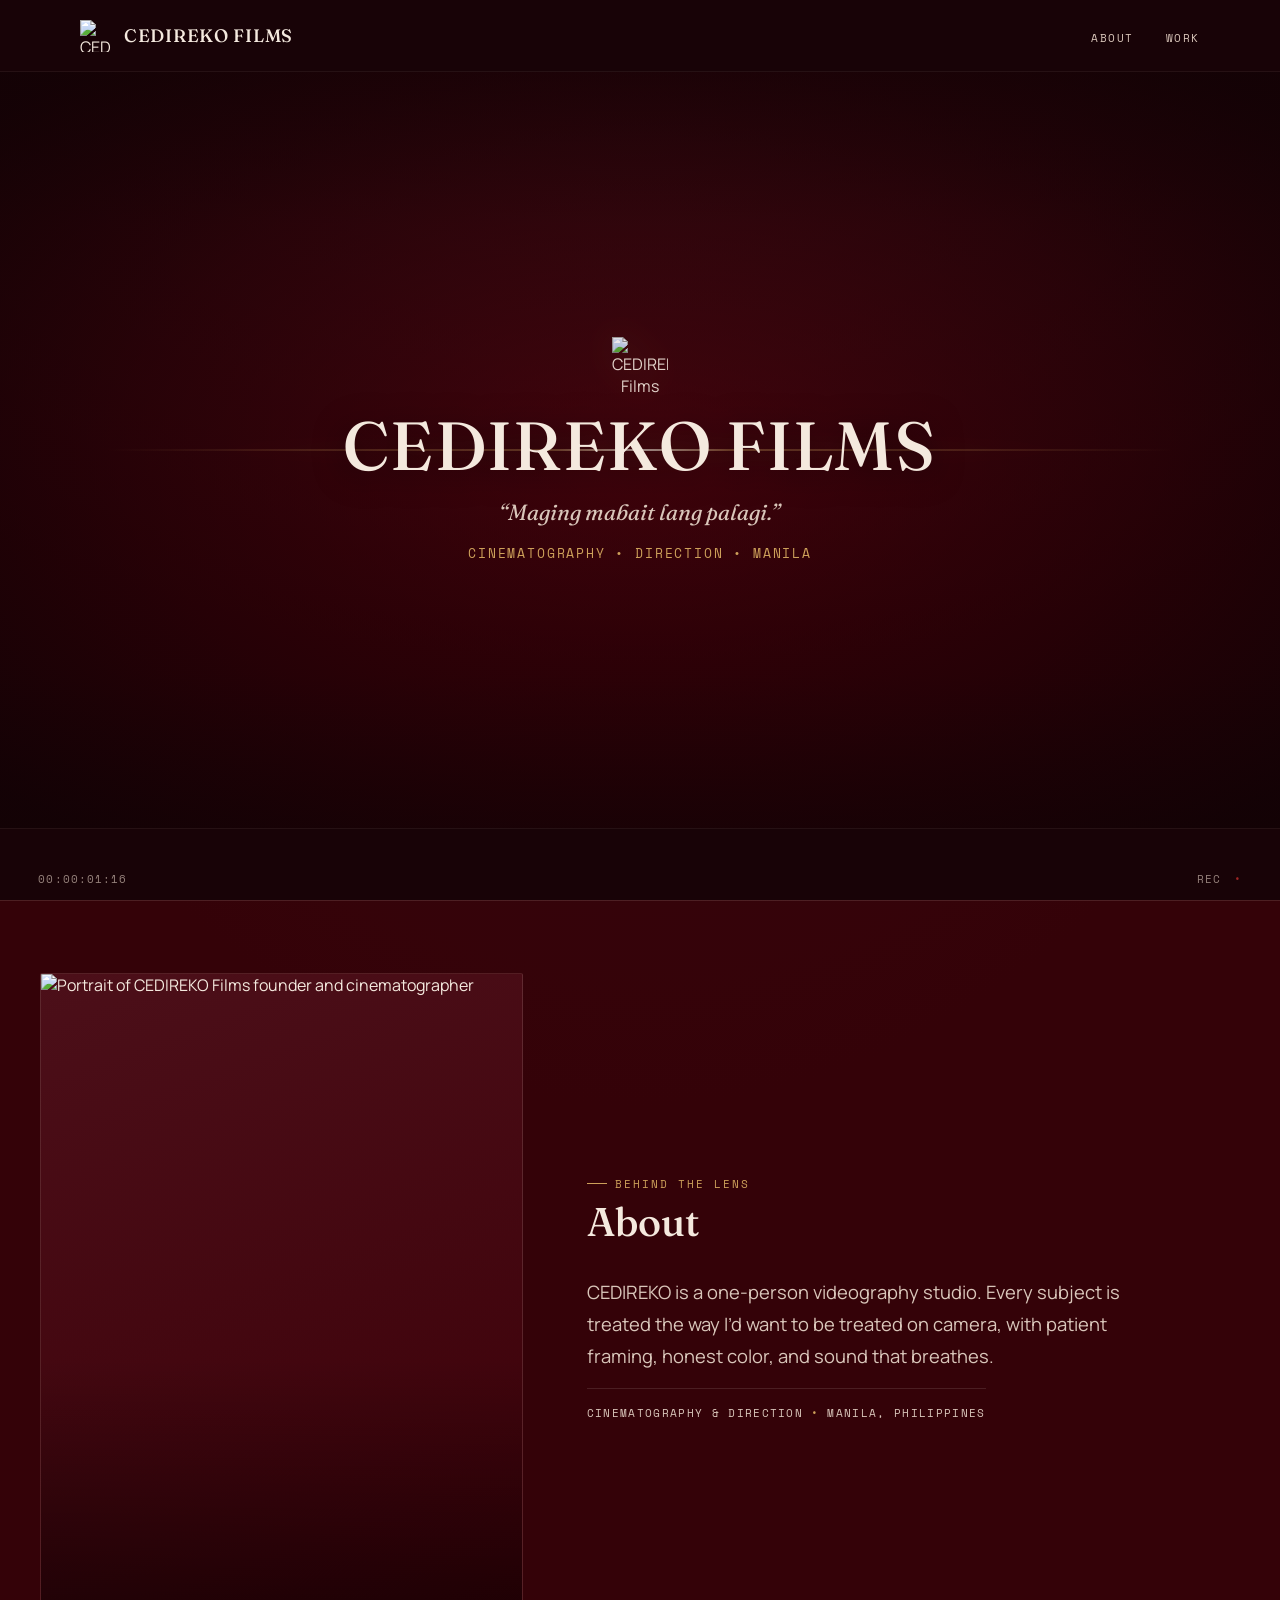
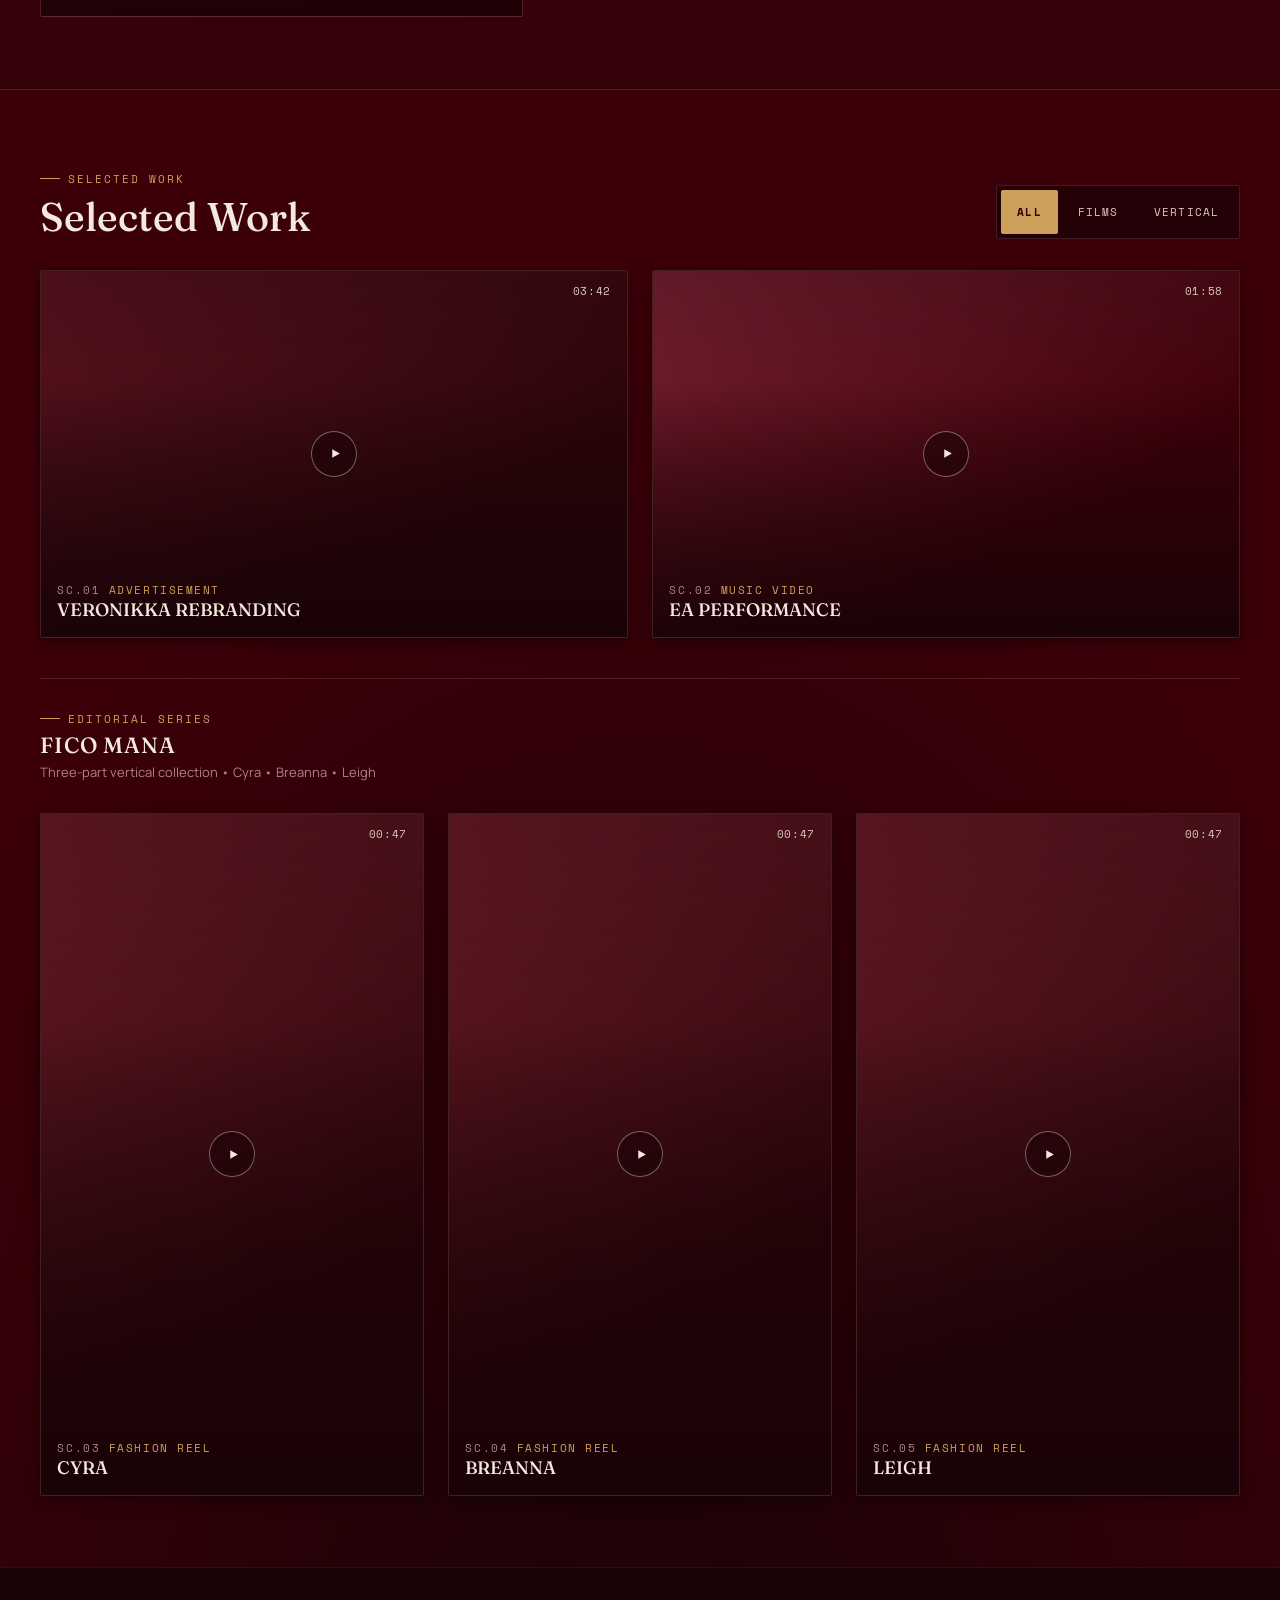
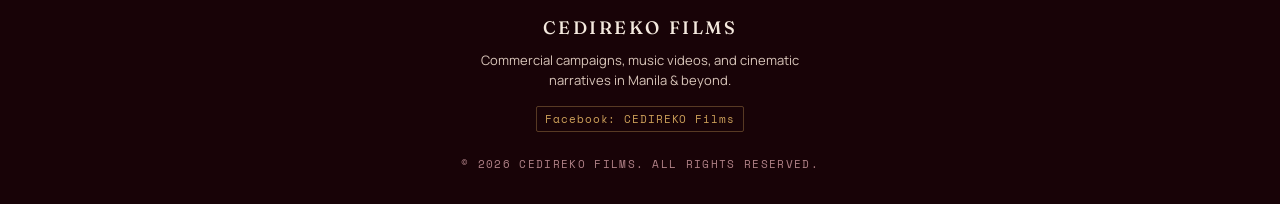
==== index.html @ 00f8212e "feat(motion): enhance cinematic opener, kinetic typography, and telemetry with bang motion" ====
<!DOCTYPE html>
<html lang="en">
<head>
<meta charset="UTF-8">
<meta name="viewport" content="width=device-width, initial-scale=1.0">
<title>CEDIREKO Films — Videographer in Manila, Philippines</title>
<meta name="description" content="CEDIREKO Films is a videography studio in Manila, Philippines, crafting cinematic narratives, commercial campaigns, and vertical films.">
<link rel="canonical" href="https://eysiarw.github.io/Cedireko-Films/">

<meta name="theme-color" content="#3C0008">

<!-- Open Graph / Facebook -->
<meta property="og:type" content="website">
<meta property="og:title" content="CEDIREKO Films — Videographer in Manila, Philippines">
<meta property="og:description" content="CEDIREKO Films is a videography studio in Manila, Philippines, crafting cinematic narratives, commercial campaigns, and vertical films.">
<meta property="og:image" content="https://eysiarw.github.io/Cedireko-Films/assets/og-cover.jpg">
<meta property="og:image:width" content="1200">
<meta property="og:image:height" content="630">
<meta property="og:url" content="https://eysiarw.github.io/Cedireko-Films/">

<!-- Twitter Card -->
<meta name="twitter:card" content="summary_large_image">
<meta name="twitter:title" content="CEDIREKO Films — Videographer in Manila, Philippines">
<meta name="twitter:description" content="CEDIREKO Films is a videography studio in Manila, Philippines, crafting cinematic narratives, commercial campaigns, and vertical films.">
<meta name="twitter:image" content="https://eysiarw.github.io/Cedireko-Films/assets/og-cover.jpg">

<!-- Structured Data (JSON-LD) -->
<script type="application/ld+json">
{
  "@context": "https://schema.org",
  "@type": "LocalBusiness",
  "name": "CEDIREKO Films",
  "url": "https://eysiarw.github.io/Cedireko-Films/",
  "logo": "https://eysiarw.github.io/Cedireko-Films/assets/CEDIREKO%20PNG.png",
  "image": "https://eysiarw.github.io/Cedireko-Films/assets/og-cover.jpg",
  "address": {
    "@type": "PostalAddress",
    "addressLocality": "Manila",
    "addressCountry": "Philippines"
  },
  "sameAs": [
    "https://www.facebook.com/profile.php?id=100091618767684"
  ]
}
</script>

<link rel="preconnect" href="https://fonts.googleapis.com">
<link rel="preconnect" href="https://fonts.gstatic.com" crossorigin>
<link href="https://fonts.googleapis.com/css2?family=Fraunces:ital,opsz,wght@0,9..144,300;0,9..144,500;0,9..144,600;1,9..144,400&family=Manrope:wght@400;500;600;700&family=Space+Mono:wght@400;700&display=swap" rel="stylesheet">
<link rel="icon" type="image/png" href="assets/CEDIREKO PNG.png">
<link rel="stylesheet" href="style.css">
</head>
<body>

  <!-- Bang Motion: Directional Motion Blur Optical Filters -->
  <svg class="sr-only" aria-hidden="true" style="position: absolute; width: 0; height: 0; pointer-events: none;">
    <defs>
      <filter id="motion-blur-vert" x="-50%" y="-70%" width="200%" height="240%">
        <feGaussianBlur in="SourceGraphic" stdDeviation="0 14" />
      </filter>
      <filter id="motion-blur-horiz" x="-70%" y="-50%" width="240%" height="200%">
        <feGaussianBlur in="SourceGraphic" stdDeviation="20 0" />
      </filter>
    </defs>
  </svg>

  <!-- Skip link for keyboard accessibility (WCAG 2.4.1) -->
  <a href="#main-content" class="skip-link">Skip to main content</a>

  <!-- Subtle analog film grain texture -->
  <div class="grain" aria-hidden="true"></div>

  <!-- SITE HEADER: Dual-state fixed translucent header -->
  <header class="site-header" id="site-header">
    <div class="site-header__container">
      
      <!-- Studio Brand & Logo Link -->
      <a href="#hero" class="site-header__brand" aria-label="CEDIREKO FILMS — Back to top">
        <img src="assets/CEDIREKO PNG.png" alt="CEDIREKO Films logo mark" class="site-header__logo" width="32" height="32" decoding="async">
        <span class="site-header__brand-text wordmark">CEDIREKO FILMS</span>
      </a>

      <!-- Desktop Navigation Links -->
      <nav class="site-header__nav" aria-label="Primary navigation">
        <ul class="site-header__nav-list">
          <li class="site-header__nav-item">
            <a href="#about" class="site-header__nav-link">About</a>
          </li>
          <li class="site-header__nav-item">
            <a href="#reel" class="site-header__nav-link">Work</a>
          </li>
        </ul>
      </nav>

      <!-- Mobile Hamburger Toggle Button -->
      <button type="button" 
              class="site-header__burger" 
              id="mobile-nav-toggle" 
              aria-controls="mobile-nav" 
              aria-expanded="false" 
              aria-label="Toggle navigation menu">
        <span class="burger-box" aria-hidden="true">
          <span class="burger-line"></span>
          <span class="burger-line"></span>
          <span class="burger-line"></span>
        </span>
      </button>

    </div>

    <!-- Mobile Navigation Drawer Overlay -->
    <div class="mobile-nav" id="mobile-nav" aria-label="Mobile navigation" inert>
      <div class="mobile-nav__backdrop" aria-hidden="true"></div>
      <nav class="mobile-nav__panel" aria-label="Mobile navigation menu" tabindex="-1">
        <div class="mobile-nav__header">
          <button type="button" 
                  class="mobile-nav__close" 
                  id="mobile-nav-close" 
                  aria-label="Close navigation menu">
            <svg aria-hidden="true" width="20" height="20" viewBox="0 0 24 24" fill="none" stroke="currentColor" stroke-width="2" stroke-linecap="round">
              <line x1="18" y1="6" x2="6" y2="18"></line>
              <line x1="6" y1="6" x2="18" y2="18"></line>
            </svg>
          </button>
        </div>

        <ul class="mobile-nav__list">
          <li class="mobile-nav__item">
            <a href="#about" class="mobile-nav__link">
              <span class="mobile-nav__label">About</span>
            </a>
          </li>
          <li class="mobile-nav__item">
            <a href="#reel" class="mobile-nav__link">
              <span class="mobile-nav__label">Work</span>
            </a>
          </li>
        </ul>
      </nav>
    </div>
  </header>

<main id="main-content" tabindex="-1">

  <!-- HERO: Cinematic Showcase -->
  <section class="hero" id="hero" aria-labelledby="hero-title">
    <!-- Ambient looping cinematic video background -->
    <div class="hero__video-bg" aria-hidden="true">
      <video class="hero__video-media" autoplay muted loop playsinline preload="metadata" poster="assets/posters/ea.jpg">
        <source src="projects/EA_FINALCUT.mp4" type="video/mp4">
      </video>
      <div class="hero__video-overlay"></div>
      <div class="hero__flare-streak" aria-hidden="true"></div>
    </div>

    <!-- Letterbox cinema framing bars -->
    <div class="letterbox top" aria-hidden="true"></div>
    <div class="letterbox bottom" aria-hidden="true"></div>

    <!-- Viewfinder camera telemetry overlay -->
    <div class="hero__viewfinder hero-viewfinder" aria-hidden="true">
      <span class="hero-tc bl" id="hero-live-timecode">00:00:00:00</span>
      <span class="hero-tc br">REC <span class="tally-dot" aria-hidden="true">&bull;</span></span>
    </div>

    <!-- Central Hero Staging: Clear 3-Tier Visual Hierarchy -->
    <div class="hero-inner hero__inner">
      <div class="logo-mark hero__logo">
        <img src="assets/CEDIREKO PNG.png" 
             alt="CEDIREKO Films studio logo" 
             class="hero__logo-img" 
             width="64" 
             height="64" 
             fetchpriority="high" 
             decoding="async">
      </div>
      <h1 id="hero-title" class="studio-name hero__title wordmark">
        <span class="kinetic-wordmark">CEDIREKO FILMS</span>
      </h1>
      <div class="hero__tagline-group">
        <p class="tagline hero__tagline">&ldquo;Maging mabait lang palagi.&rdquo;</p>
      </div>
      <p class="hero__descriptor">Cinematography &bull; Direction &bull; Manila</p>
    </div>
  </section>

  <!-- ABOUT -->
  <section class="about" id="about" aria-labelledby="about-title">
    <div class="section-container">
      <div class="about-grid reveal">
        <div class="about-frame">
          <picture>
            <source srcset="assets/founder-portrait.webp" type="image/webp">
            <img class="about-placeholder-img" src="assets/founder-portrait.jpg" alt="Portrait of CEDIREKO Films founder and cinematographer" width="400" height="500" loading="lazy" decoding="async">
          </picture>
        </div>
        <div class="about-text">
          <div class="section-head">
            <span class="eyebrow">Behind the lens</span>
            <h2 id="about-title" class="section-title">About</h2>
          </div>
          <p class="about-bio">CEDIREKO is a one-person videography studio. Every subject is treated the way I&rsquo;d want to be treated on camera, with patient framing, honest color, and sound that breathes.</p>
          <div class="about-credits">
            <span class="about-credits-item">Cinematography &amp; Direction</span>
            <span class="about-credits-dot" aria-hidden="true">&bull;</span>
            <span class="about-credits-item">Manila, Philippines</span>
          </div>
        </div>
      </div>
    </div>
  </section>

  <!-- SELECTED WORK -->
  <section class="reel" id="reel" aria-labelledby="reel-title">
    <div class="section-container">
      <div class="section-head reel-head reveal">
        <div>
          <span class="eyebrow">Selected work</span>
          <h2 id="reel-title" class="section-title">Selected Work</h2>
        </div>
        <div class="reel-toggle" role="tablist" aria-label="Reel orientation">
          <button type="button" class="reel-toggle-btn is-active" data-view="all" role="tab" aria-selected="true" id="tab-all" aria-controls="reel-grid">All</button>
          <button type="button" class="reel-toggle-btn" data-view="landscape" role="tab" aria-selected="false" id="tab-films" aria-controls="reel-grid">Films</button>
          <button type="button" class="reel-toggle-btn" data-view="portrait" role="tab" aria-selected="false" id="tab-vertical" aria-controls="reel-grid">Vertical</button>
        </div>
      </div>

      <!-- Reel Grid: Responsive showcase with structured metadata -->
      <div class="reel-grid reveal-stagger" id="reel-grid" data-view="all" role="tabpanel" aria-labelledby="tab-all">

        <!-- Project 01: Veronikka Rebranding -->
        <div class="reel-card stagger-item" data-orientation="landscape" data-scene="SC.01" data-seek-time="1.0" tabindex="0" role="button" aria-label="Play Veronikka Rebranding (Advertisement)">
          <div class="reel-thumb" style="background:linear-gradient(150deg,#5c1420,#2a0509 70%);"></div>
          <video class="reel-video" data-src="projects/VERONIKKA_REVISED_3.mp4" poster="assets/posters/veronikka.jpg" muted loop playsinline preload="metadata"></video>
          <div class="reel-tc"><span>03:42</span></div>
          <div class="play-ring" aria-hidden="true"><svg viewBox="0 0 24 24" aria-hidden="true"><path d="M6 4l14 8-14 8V4z"/></svg></div>
          <div class="reel-meta">
            <div class="reel-meta-eyebrow">
              <span class="reel-scene" aria-hidden="true">SC.01</span>
              <span class="reel-cat">ADVERTISEMENT</span>
            </div>
            <h3 class="reel-title">VERONIKKA REBRANDING</h3>
          </div>
        </div>

        <!-- Project 02: EA Performance -->
        <div class="reel-card stagger-item" data-orientation="landscape" data-scene="SC.02" data-seek-time="2.0" tabindex="0" role="button" aria-label="Play EA Performance (Music Video)">
          <div class="reel-thumb" style="background:linear-gradient(150deg,#7a2233,#3c0008 70%);"></div>
          <video class="reel-video" data-src="projects/EA_FINALCUT.mp4" poster="assets/posters/ea.jpg" muted loop playsinline preload="metadata"></video>
          <div class="reel-tc"><span>01:58</span></div>
          <div class="play-ring" aria-hidden="true"><svg viewBox="0 0 24 24" aria-hidden="true"><path d="M6 4l14 8-14 8V4z"/></svg></div>
          <div class="reel-meta">
            <div class="reel-meta-eyebrow">
              <span class="reel-scene" aria-hidden="true">SC.02</span>
              <span class="reel-cat">MUSIC VIDEO</span>
            </div>
            <h3 class="reel-title">EA PERFORMANCE</h3>
          </div>
        </div>

        <!-- FICO MANA Series Header: Clean group label without bracket noise -->
        <div class="reel-series-header" data-series="ficomana">
          <div class="reel-series-header__inner">
            <span class="eyebrow">Editorial Series</span>
            <h3 class="reel-series-title">FICO MANA</h3>
            <p class="reel-series-desc">Three-part vertical collection &bull; Cyra &bull; Breanna &bull; Leigh</p>
          </div>
        </div>

        <!-- Project 03: FICO MANA — Cyra -->
        <div class="reel-card stagger-item" data-orientation="portrait" data-series="ficomana" data-scene="SC.03" data-seek-time="1.5" tabindex="0" role="button" aria-label="Play Fico Mana Cyra (Vertical Series Pt. 1)">
          <div class="reel-thumb" style="background:linear-gradient(150deg,#6b1c28,#2a0509 70%);"></div>
          <video class="reel-video" data-src="projects/FICOMANA_CYRA_2_1.mp4" poster="assets/posters/ficomana_cyra.jpg" muted loop playsinline preload="metadata"></video>
          <div class="reel-tc"><span>00:47</span></div>
          <div class="play-ring" aria-hidden="true"><svg viewBox="0 0 24 24" aria-hidden="true"><path d="M6 4l14 8-14 8V4z"/></svg></div>
          <div class="reel-meta">
            <div class="reel-meta-eyebrow">
              <span class="reel-scene" aria-hidden="true">SC.03</span>
              <span class="reel-cat">FASHION REEL</span>
            </div>
            <h3 class="reel-title">CYRA</h3>
          </div>
        </div>

        <!-- Project 04: FICO MANA — Breanna -->
        <div class="reel-card stagger-item" data-orientation="portrait" data-series="ficomana" data-scene="SC.04" data-seek-time="1.5" tabindex="0" role="button" aria-label="Play Fico Mana Breanna (Vertical Series Pt. 2)">
          <div class="reel-thumb" style="background:linear-gradient(150deg,#6b1c28,#2a0509 70%);"></div>
          <video class="reel-video" data-src="projects/BREANNA_1.mp4" poster="assets/posters/ficomana_breanna.jpg" muted loop playsinline preload="metadata"></video>
          <div class="reel-tc"><span>00:47</span></div>
          <div class="play-ring" aria-hidden="true"><svg viewBox="0 0 24 24" aria-hidden="true"><path d="M6 4l14 8-14 8V4z"/></svg></div>
          <div class="reel-meta">
            <div class="reel-meta-eyebrow">
              <span class="reel-scene" aria-hidden="true">SC.04</span>
              <span class="reel-cat">FASHION REEL</span>
            </div>
            <h3 class="reel-title">BREANNA</h3>
          </div>
        </div>

        <!-- Project 05: FICO MANA — Leigh -->
        <div class="reel-card stagger-item" data-orientation="portrait" data-series="ficomana" data-scene="SC.05" data-seek-time="1.5" tabindex="0" role="button" aria-label="Play Fico Mana Leigh (Vertical Series Pt. 3)">
          <div class="reel-thumb" style="background:linear-gradient(150deg,#6b1c28,#2a0509 70%);"></div>
          <video class="reel-video" data-src="projects/FICOMANA_LEIGH_web.mp4" poster="assets/posters/ficomana_leigh.jpg" muted loop playsinline preload="metadata"></video>
          <div class="reel-tc"><span>00:47</span></div>
          <div class="play-ring" aria-hidden="true"><svg viewBox="0 0 24 24" aria-hidden="true"><path d="M6 4l14 8-14 8V4z"/></svg></div>
          <div class="reel-meta">
            <div class="reel-meta-eyebrow">
              <span class="reel-scene" aria-hidden="true">SC.05</span>
              <span class="reel-cat">FASHION REEL</span>
            </div>
            <h3 class="reel-title">LEIGH</h3>
          </div>
        </div>

      </div>
    </div>
  </section>

</main>

  <!-- NATIVE VIDEO MODAL PLAYER -->
  <dialog id="video-modal" class="video-modal" aria-labelledby="modal-title" aria-modal="true">
    <div class="modal-dialog-content modal-inner">
      <button type="button" class="modal-close" aria-label="Close video player">
        <svg width="20" height="20" viewBox="0 0 24 24" fill="none" stroke="currentColor" stroke-width="2" aria-hidden="true">
          <path d="M18 6L6 18M6 6l12 12" stroke-linecap="round" stroke-linejoin="round"/>
        </svg>
      </button>
      <div class="modal-video-container">
        <video id="modal-video" controls playsinline preload="metadata" poster="assets/posters/veronikka.jpg">
          <source src="projects/VERONIKKA_REVISED_3.mp4" type="video/mp4">
          Your browser does not support native video playback.
        </video>
      </div>
      <div class="modal-info">
        <div class="modal-meta-left">
          <div class="modal-meta-eyebrow">
            <span class="modal-scene" id="modal-scene">SC.01</span>
            <span class="modal-cat" id="modal-cat">ADVERTISEMENT</span>
          </div>
          <h3 class="modal-title" id="modal-title">VERONIKKA REBRANDING</h3>
          <span class="modal-tc" id="modal-tc">03:42</span>
          <div class="modal-specs" id="modal-specs"></div>
        </div>

        <!-- Cinema Viewer Transport: Prev / Next Navigation -->
        <div class="modal-transport" aria-label="Reel transport controls">
          <button type="button" class="modal-nav-btn modal-prev" id="modal-prev-btn" aria-label="Previous project (Left Arrow)">
            <svg width="18" height="18" viewBox="0 0 24 24" fill="none" stroke="currentColor" stroke-width="2" stroke-linecap="round" stroke-linejoin="round" aria-hidden="true">
              <polyline points="15 18 9 12 15 6"></polyline>
            </svg>
            <span class="modal-nav-text">PREV</span>
          </button>
          <button type="button" class="modal-nav-btn modal-next" id="modal-next-btn" aria-label="Next project (Right Arrow)">
            <span class="modal-nav-text">NEXT</span>
            <svg width="18" height="18" viewBox="0 0 24 24" fill="none" stroke="currentColor" stroke-width="2" stroke-linecap="round" stroke-linejoin="round" aria-hidden="true">
              <polyline points="9 18 15 12 9 6"></polyline>
            </svg>
          </button>
        </div>
      </div>
    </div>
  </dialog>

<!-- SITE FOOTER -->
<footer class="site-footer" id="contact">
  <div class="footer-inner">
    <span class="footer-brand wordmark">CEDIREKO FILMS</span>
    <p class="footer-inquiry-note">Commercial campaigns, music videos, and cinematic narratives in Manila &amp; beyond.</p>
    <div class="footer-contact">
      <a href="https://www.facebook.com/profile.php?id=100091618767684" target="_blank" rel="noopener noreferrer" class="footer-contact-link" aria-label="CEDIREKO Films on Facebook (opens in new tab)">Facebook: CEDIREKO Films</a>
    </div>
    <p class="footer-copyright">&copy; 2026 CEDIREKO FILMS. ALL RIGHTS RESERVED.</p>
  </div>
</footer>

<script src="script.js"></script>
</body>
</html>
---- style.css ----
/* ==========================================================================
   CEDIREKO FILMS — DESIGN SYSTEM & CONSOLIDATED STYLESHEET
   Studio: Manila Videography Studio (Cinematography & Direction)
   Architecture: Unified CSS Custom Properties & Semantic Token System
   Palette: Darkroom Burgundy Canvas (#3C0008), Bone (#F4E9DE), Ember Gold (#CDA05A)
   ========================================================================== */

:root {
  --space-1: 0.25rem;
  --space-2: 0.5rem;
  --space-3: 0.75rem;
  --space-4: 1rem;
  --space-5: 1.5rem;
  --space-6: 2rem;
  --space-7: 3rem;
  --space-8: 4rem;
  --space-9: 6rem;

  --font-display: 'Fraunces', Georgia, serif;
  --font-sans: 'Manrope', -apple-system, BlinkMacSystemFont, 'Segoe UI', Roboto, sans-serif;
  --font-mono: 'Space Mono', 'SF Mono', Consolas, monospace;

  --font-family-display: var(--font-display);
  --font-family-sans: var(--font-sans);
  --font-family-mono: var(--font-mono);

  --text-xs: 0.6875rem;
  --text-sm: 0.8125rem;
  --text-base: 1rem;
  --text-lg: 1.125rem;
  --text-xl: 1.375rem;
  --text-2xl: clamp(1.85rem, 4vw, 2.5rem);
  --text-hero: clamp(2.5rem, 7vw, 4.25rem);

  --void: #3C0008;
  --wine: #4C0F19;
  --wine-deep: #2A0509;
  --frame: #180307;
  --bone: #F4E9DE;
  --bone-dim: #D9C6BA;
  --ash-rose: #B08187;
  --ember: #CDA05A;
  --ember-bright: #E2B66E;
  --line: rgba(244, 233, 222, 0.12);
  --line-strong: rgba(205, 160, 90, 0.35);

  --color-bg-primary: var(--void);
  --color-bg-surface: var(--wine-deep);
  --color-bg-elevated: var(--wine);
  --color-bg-frame: var(--frame);
  --color-bg-overlay: rgba(24, 3, 7, 0.92);
  --color-text-primary: var(--bone);
  --color-text-secondary: var(--bone-dim);
  --color-text-muted: var(--ash-rose);
  --color-accent: var(--ember);
  --color-border: var(--line);
  --color-border-subtle: var(--line);
  --color-border-accent: var(--line-strong);

  --radius: 2px;
  --radius-xs: 2px;
  --radius-sm: 2px;
  --radius-md: 2px;
  --radius-full: 2px;

  --border-subtle: 1px solid var(--color-border);
  --border-accent: 1px solid var(--color-border-accent);
  --shadow-elevation: 0 16px 40px -8px rgba(0, 0, 0, 0.65);

  --container-max-width: 1200px;
  --container-narrow: 840px;
  --section-padding-y: clamp(4.5rem, 8vh, 6.5rem);
  --section-padding-x: clamp(1.25rem, 4vw, 2.5rem);

  --header-height: 72px;
  --header-height-scrolled: 64px;
  --header-height-mobile: 60px;
  --header-blur: 16px;
  --header-text: var(--color-text-primary);
  --header-text-hover: var(--color-accent);

  --ease: cubic-bezier(.22, .68, .2, 1);
  --duration-fast: 0.2s;
  --duration-normal: 0.35s;
  --duration-slow: 0.8s;
  --reveal-duration: var(--duration-slow);
  --reveal-distance: 24px;

  --z-grain: 1;
  --z-content: 2;
  --z-letterbox: 5;
  --z-hero-tc: 6;
  --z-header: 100;
  --z-drawer: 150;
  --z-modal: 1000;
}

/* ==========================================================================
   GLOBAL RESET & ACCESSIBILITY BASE
   ========================================================================== */

*, *::before, *::after {
  margin: 0;
  padding: 0;
  box-sizing: border-box;
}

html {
  scroll-behavior: smooth;
  -webkit-overflow-scrolling: touch;
}

body {
  background:
    radial-gradient(ellipse 120% 80% at 50% -20%, var(--wine) 0%, transparent 70%),
    radial-gradient(ellipse 100% 60% at 50% 100%, var(--frame) 0%, transparent 70%),
    var(--void);
  color: var(--bone);
  font-family: var(--font-sans);
  -webkit-font-smoothing: antialiased;
  overflow-x: hidden;
  position: relative;
  min-height: 100vh;
}

body.menu-open {
  overflow: hidden;
  touch-action: none;
}

section[id], footer[id] {
  scroll-margin-top: 80px;
}

::selection {
  background: var(--ember);
  color: var(--wine-deep);
}

/* 35mm Analog Film Grain Texture Overlay */
.grain {
  position: fixed;
  inset: 0;
  pointer-events: none;
  z-index: var(--z-grain);
  opacity: 0.04;
  mix-blend-mode: overlay;
  background-image: url("data:image/svg+xml,%3Csvg xmlns='http://www.w3.org/2000/svg' width='120' height='120'%3E%3Cfilter id='n'%3E%3CfeTurbulence type='fractalNoise' baseFrequency='0.9' numOctaves='2' stitchTiles='stitch'/%3E%3C/filter%3E%3Crect width='100%25' height='100%25' filter='url(%23n)'/%3E%3C/svg%3E");
  transform: translateZ(0);
  backface-visibility: hidden;
}

main, footer {
  position: relative;
  z-index: var(--z-content);
}

/* Shared Wordmark Style */
.wordmark {
  font-family: var(--font-display);
  font-weight: 500;
  font-style: normal;
  letter-spacing: 0.02em;
  color: var(--bone);
}

/* Unified Section Eyebrow Header Pattern */
.eyebrow {
  font-family: var(--font-mono);
  font-size: var(--text-xs);
  letter-spacing: 0.18em;
  text-transform: uppercase;
  color: var(--ember);
  display: inline-flex;
  align-items: center;
  gap: var(--space-2);
}

.eyebrow::before {
  content: "";
  width: 1.25rem;
  height: 1px;
  background: var(--ember);
  display: inline-block;
}

/* Accessibility Skip Link (WCAG 2.4.1) */
.skip-link {
  position: fixed;
  top: var(--space-4);
  left: var(--space-4);
  z-index: 10000;
  padding: var(--space-2) var(--space-4);
  background: var(--wine);
  color: var(--bone);
  border: 1px solid var(--color-accent);
  border-radius: var(--radius);
  font-family: var(--font-mono);
  font-size: var(--text-xs);
  letter-spacing: 0.08em;
  text-decoration: none;
  transform: translateY(calc(-100% - var(--space-4) - 1rem));
  transition: transform var(--duration-fast) var(--ease);
}

.skip-link:focus,
.skip-link:focus-visible {
  transform: translateY(0);
  outline: 2px solid var(--color-accent);
  outline-offset: 2px;
}

#main-content:focus {
  outline: none;
}

/* ==========================================================================
   SITE HEADER & NAVIGATION
   Fixed dual-state header with backdrop blur and responsive mobile drawer
   ========================================================================== */

.site-header {
  position: fixed;
  top: 0;
  left: 0;
  right: 0;
  width: 100%;
  height: var(--header-height);
  z-index: var(--z-header);
  background: transparent;
  border-bottom: 1px solid transparent;
  backdrop-filter: blur(0px);
  -webkit-backdrop-filter: blur(0px);
  transition:
    background var(--duration-normal) var(--ease),
    border-color var(--duration-normal) var(--ease),
    backdrop-filter var(--duration-normal) var(--ease),
    -webkit-backdrop-filter var(--duration-normal) var(--ease),
    height var(--duration-normal) var(--ease),
    box-shadow var(--duration-normal) var(--ease);
}

.site-header--scrolled {
  height: var(--header-height-scrolled);
  background: rgba(24, 3, 7, 0.88);
  border-bottom-color: var(--color-border);
  backdrop-filter: blur(var(--header-blur));
  -webkit-backdrop-filter: blur(var(--header-blur));
  box-shadow: 0 10px 30px -10px rgba(0, 0, 0, 0.5);
}

.site-header__container {
  max-width: var(--container-max-width);
  height: 100%;
  margin: 0 auto;
  padding: 0 var(--section-padding-x);
  display: flex;
  align-items: center;
  justify-content: space-between;
  gap: var(--space-4);
}

/* Studio Brand Link in Header (Single Brand Mark Anchor) */
.site-header__brand {
  display: inline-flex;
  align-items: center;
  gap: var(--space-3);
  text-decoration: none;
  color: var(--header-text);
  flex-shrink: 0;
  transition: opacity var(--duration-fast) var(--ease);
}

.site-header__brand:hover {
  opacity: 0.85;
}

.site-header__brand:focus-visible {
  outline: 2px solid var(--color-accent);
  outline-offset: 4px;
  border-radius: var(--radius);
}

.site-header__logo {
  width: 32px;
  height: 32px;
  object-fit: contain;
  display: block;
}

.site-header__brand-text {
  font-family: var(--font-display);
  font-size: var(--text-lg);
  font-weight: 500;
  letter-spacing: 0.04em;
  color: var(--color-text-primary);
  line-height: 1;
}

/* Desktop Navigation */
.site-header__nav {
  display: flex;
  align-items: center;
}

.site-header__nav-list {
  display: flex;
  align-items: center;
  gap: var(--space-6);
  list-style: none;
  margin: 0;
  padding: 0;
}

.site-header__nav-link {
  font-family: var(--font-mono);
  font-size: var(--text-xs);
  letter-spacing: 0.14em;
  text-transform: uppercase;
  color: var(--color-text-secondary);
  text-decoration: none;
  padding: var(--space-2) 0;
  position: relative;
  transition: color var(--duration-fast) var(--ease);
}

.site-header__nav-link::after {
  content: "";
  position: absolute;
  bottom: 0;
  left: 0;
  width: 0;
  height: 1px;
  background: var(--color-accent);
  transition: width var(--duration-normal) var(--ease);
}

.site-header__nav-link:hover {
  color: var(--color-text-primary);
}

.site-header__nav-link:hover::after,
.site-header__nav-link:focus-visible::after {
  width: 100%;
}

.site-header__nav-link:focus-visible {
  outline: 2px solid var(--color-accent);
  outline-offset: 4px;
  border-radius: var(--radius);
}

/* Mobile Toggle Hamburger Button (Accessible 44x44px target) */
.site-header__burger {
  display: none;
  width: 44px;
  height: 44px;
  padding: 0;
  background: transparent;
  border: 1px solid var(--color-border);
  border-radius: var(--radius);
  cursor: pointer;
  flex-direction: column;
  justify-content: center;
  align-items: center;
  z-index: calc(var(--z-drawer) + 1);
  transition:
    background var(--duration-fast) var(--ease),
    border-color var(--duration-fast) var(--ease);
}

.site-header__burger:hover {
  background: rgba(244, 233, 222, 0.05);
  border-color: rgba(244, 233, 222, 0.3);
}

.site-header__burger:focus-visible {
  outline: 2px solid var(--color-accent);
  outline-offset: 2px;
}

.burger-box {
  display: flex;
  flex-direction: column;
  justify-content: center;
  align-items: center;
  gap: 5px;
  width: 20px;
  height: 20px;
}

.burger-line {
  display: block;
  width: 20px;
  height: 1.5px;
  background: var(--color-text-primary);
  border-radius: 1px;
  transition:
    transform var(--duration-normal) var(--ease),
    opacity var(--duration-normal) var(--ease);
}

.site-header__burger.is-active .burger-line:nth-child(1),
.site-header__burger[aria-expanded="true"] .burger-line:nth-child(1) {
  transform: translateY(6.5px) rotate(45deg);
}

.site-header__burger.is-active .burger-line:nth-child(2),
.site-header__burger[aria-expanded="true"] .burger-line:nth-child(2) {
  opacity: 0;
}

.site-header__burger.is-active .burger-line:nth-child(3),
.site-header__burger[aria-expanded="true"] .burger-line:nth-child(3) {
  transform: translateY(-6.5px) rotate(-45deg);
}

/* Mobile Navigation Drawer */
.mobile-nav {
  display: none;
  position: fixed;
  inset: 0;
  width: 100%;
  height: 100vh;
  height: 100dvh;
  z-index: var(--z-drawer);
  pointer-events: none;
  visibility: hidden;
  transition: visibility var(--duration-normal);
}

.mobile-nav__backdrop {
  position: absolute;
  inset: 0;
  background: rgba(0, 0, 0, 0.7);
  opacity: 0;
  backdrop-filter: blur(8px);
  -webkit-backdrop-filter: blur(8px);
  transition: opacity var(--duration-normal) var(--ease);
}

.mobile-nav__panel {
  position: absolute;
  top: 0;
  left: 0;
  right: 0;
  width: 100%;
  background: rgba(24, 3, 7, 0.98);
  border-bottom: 1px solid var(--color-border);
  backdrop-filter: blur(24px);
  -webkit-backdrop-filter: blur(24px);
  padding: calc(var(--header-height-mobile) + var(--space-4)) var(--space-6) var(--space-7);
  display: flex;
  flex-direction: column;
  transform: translateY(-100%);
  transition: transform var(--duration-normal) var(--ease);
  overflow-y: auto;
  outline: none;
}

.mobile-nav.is-open {
  visibility: visible;
  pointer-events: auto;
  transition: transform var(--duration-normal) var(--ease), opacity var(--duration-normal) var(--ease);
}

.mobile-nav.is-open .mobile-nav__backdrop {
  opacity: 1;
}

.mobile-nav.is-open .mobile-nav__panel {
  transform: translateY(0);
}

.mobile-nav__header {
  display: flex;
  align-items: center;
  justify-content: flex-end;
  margin-bottom: var(--space-5);
}

.mobile-nav__close {
  width: 44px;
  height: 44px;
  display: inline-flex;
  align-items: center;
  justify-content: center;
  background: transparent;
  border: 1px solid var(--color-border);
  border-radius: var(--radius);
  color: var(--color-text-primary);
  cursor: pointer;
  transition: background var(--duration-fast) var(--ease);
}

.mobile-nav__close:hover {
  background: rgba(244, 233, 222, 0.08);
}

.mobile-nav__close:focus-visible {
  outline: 2px solid var(--color-accent);
  outline-offset: 2px;
}

.mobile-nav__list {
  list-style: none;
  margin: 0;
  padding: 0;
  display: flex;
  flex-direction: column;
}

.mobile-nav__item {
  border-bottom: 1px solid rgba(244, 233, 222, 0.08);
}

.mobile-nav__link {
  display: flex;
  align-items: center;
  padding: var(--space-4) 0;
  text-decoration: none;
  transition: transform var(--duration-fast) var(--ease);
}

.mobile-nav__link:hover,
.mobile-nav__link:focus-visible {
  transform: translateX(6px);
}

.mobile-nav__label {
  font-family: var(--font-display);
  font-size: clamp(1.6rem, 6vw, 2.2rem);
  font-style: italic;
  color: var(--color-text-primary);
  transition: color var(--duration-fast) var(--ease);
}

.mobile-nav__link:hover .mobile-nav__label,
.mobile-nav__link:focus-visible .mobile-nav__label {
  color: var(--color-accent);
}

/* Responsive Media Queries for Header & Drawer */
@media (max-width: 768px) {
  :root {
    --header-height: var(--header-height-mobile);
  }

  .site-header__container {
    padding: 0 var(--space-4);
  }

  .site-header__nav {
    display: none;
  }

  .site-header__burger {
    display: flex;
  }

  .mobile-nav {
    display: flex;
  }
}

@media (min-width: 769px) {
  .site-header__burger,
  .mobile-nav {
    display: none !important;
  }
}

/* ==========================================================================
   SCROLL REVEAL ANIMATIONS
   ========================================================================== */

.reveal {
  opacity: 0;
  transform: translateY(var(--reveal-distance));
  will-change: transform, opacity;
  transition:
    opacity var(--reveal-duration) cubic-bezier(0.16, 1, 0.3, 1),
    transform var(--reveal-duration) cubic-bezier(0.16, 1, 0.3, 1);
}

.reveal.is-visible {
  opacity: 1;
  transform: translateY(0);
}

.reveal-stagger.is-visible .stagger-item {
  opacity: 1;
  transform: translateY(0);
}

.stagger-item {
  opacity: 0;
  transform: translateY(var(--reveal-distance));
  will-change: transform, opacity;
  transition:
    opacity var(--reveal-duration) cubic-bezier(0.16, 1, 0.3, 1),
    transform var(--reveal-duration) cubic-bezier(0.16, 1, 0.3, 1);
}

.stagger-item:nth-child(1) { transition-delay: 0.05s; }
.stagger-item:nth-child(2) { transition-delay: 0.12s; }
.stagger-item:nth-child(3) { transition-delay: 0.20s; }
.stagger-item:nth-child(4) { transition-delay: 0.28s; }
.stagger-item:nth-child(5) { transition-delay: 0.36s; }

/* ==========================================================================
   CINEMATIC HERO SECTION
   Letterbox scope framing, 3-tier clear visual hierarchy, camera viewfinder HUD
   ========================================================================== */

.hero {
  position: relative;
  min-height: 100svh;
  display: flex;
  flex-direction: column;
  justify-content: center;
  align-items: center;
  text-align: center;
  padding: var(--section-padding-y) var(--section-padding-x);
  background:
    radial-gradient(ellipse 90% 75% at 50% 50%, transparent 45%, rgba(24, 3, 7, 0.7) 100%),
    radial-gradient(120% 90% at 50% 15%, var(--wine) 0%, var(--void) 65%),
    var(--void);
  overflow: hidden;
}

/* Ambient Loop Video Background */
.hero__video-bg {
  position: absolute;
  inset: 0;
  width: 100%;
  height: 100%;
  overflow: hidden;
  pointer-events: none;
  z-index: 1;
}

.hero__video-media {
  width: 100%;
  height: 100%;
  object-fit: cover;
  opacity: 0.32;
  filter: saturate(0.85) contrast(1.1);
  transform: scale(1.02);
}

.hero__video-overlay {
  position: absolute;
  inset: 0;
  background:
    radial-gradient(ellipse 90% 75% at 50% 50%, rgba(60, 0, 8, 0.45) 0%, rgba(18, 2, 5, 0.88) 75%),
    linear-gradient(to bottom, rgba(18, 2, 5, 0.75) 0%, transparent 25%, transparent 75%, rgba(18, 2, 5, 0.95) 100%);
}

/* Bang Motion: Anamorphic Horizontal Flare Sweep */
.hero__flare-streak {
  position: absolute;
  top: 50%;
  left: -20%;
  width: 140%;
  height: 2px;
  background: linear-gradient(
    90deg,
    transparent 0%,
    rgba(205, 160, 90, 0) 20%,
    rgba(205, 160, 90, 0.5) 45%,
    rgba(244, 233, 222, 0.9) 50%,
    rgba(205, 160, 90, 0.5) 55%,
    rgba(205, 160, 90, 0) 80%,
    transparent 100%
  );
  filter: drop-shadow(0 0 12px rgba(205, 160, 90, 0.75));
  opacity: 0;
  transform: translateY(-50%) scaleX(0.1);
  pointer-events: none;
  z-index: 3;
  transition: opacity 0.8s cubic-bezier(0.16, 1, 0.3, 1), transform 1.2s cubic-bezier(0.16, 1, 0.3, 1);
}

.hero.revealed .hero__flare-streak {
  opacity: 0.75;
  transform: translateY(-50%) scaleX(1);
}

/* Cinema Letterbox Scope Framing Bars (2.39:1 Anamorphic Cue) */
.letterbox {
  position: absolute;
  left: 0;
  right: 0;
  height: 8vh;
  min-height: 40px;
  background: var(--frame);
  z-index: var(--z-letterbox);
  transform: scaleY(0);
  transition: transform 1s var(--ease);
  pointer-events: none;
}

.letterbox.top {
  top: 0;
  transform-origin: top;
  border-bottom: 1px solid rgba(244, 233, 222, 0.06);
}

.letterbox.bottom {
  bottom: 0;
  transform-origin: bottom;
  border-top: 1px solid rgba(244, 233, 222, 0.06);
}

.hero.revealed .letterbox {
  transform: scaleY(1);
}

/* Camera Viewfinder HUD Overlay (ARRI/RED cinema monitor aesthetic) */
.hero__viewfinder {
  position: absolute;
  inset: 0;
  pointer-events: none;
  z-index: var(--z-hero-tc);
}

.hero-tc {
  position: absolute;
  font-family: var(--font-mono);
  font-size: var(--text-xs);
  font-variant-numeric: tabular-nums;
  letter-spacing: 0.1em;
  color: var(--bone-dim);
  opacity: 0;
  transition: opacity 0.8s ease 0.8s;
  pointer-events: none;
  user-select: none;
}

.hero.revealed .hero-tc {
  opacity: 0.65;
}

.hero-tc.bl {
  bottom: 1.5vh;
  left: clamp(1rem, 3vw, 2.5rem);
}

.hero-tc.br {
  bottom: 1.5vh;
  right: clamp(1rem, 3vw, 2.5rem);
}

.tally-dot {
  color: #E53935;
  display: inline-block;
  margin-left: 0.25rem;
  animation: rec-blink 1.2s steps(1, start) infinite;
}

@keyframes rec-blink {
  0%, 100% { opacity: 1; }
  50% { opacity: 0; }
}

/* Central Hero Staging: Strict 3-Tier Clear Hierarchy */
.hero-inner {
  position: relative;
  z-index: var(--z-content);
  display: flex;
  flex-direction: column;
  align-items: center;
  gap: var(--space-4);
  max-width: 860px;
  margin: 0 auto;
  opacity: 0;
  transform: translateY(var(--reveal-distance));
  transition:
    opacity var(--reveal-duration) var(--ease) 0.3s,
    transform var(--reveal-duration) var(--ease) 0.3s;
}

.hero.revealed .hero-inner {
  opacity: 1;
  transform: translateY(0);
}

/* Refined Studio Seal Emblem (Non-competing with headline) */
.hero__logo {
  width: 56px;
  height: 56px;
  margin-bottom: var(--space-1);
  filter: drop-shadow(0 0 20px rgba(205, 160, 90, 0.2));
  opacity: 0.9;
  transition: transform var(--duration-normal) var(--ease), opacity var(--duration-normal) var(--ease);
}

.hero__logo img {
  width: 100%;
  height: 100%;
  object-fit: contain;
  display: block;
}

.hero__logo:hover {
  transform: scale(1.05);
  opacity: 1;
}

/* 1. PRIMARY FOCAL POINT: Studio Wordmark */
.hero__title {
  font-family: var(--font-display);
  font-size: var(--text-hero);
  font-weight: 500;
  line-height: 0.96;
  letter-spacing: 0.02em;
  color: var(--bone);
  text-shadow: 0 4px 30px rgba(0, 0, 0, 0.5);
  margin: 0;
}

/* Bang Motion: Kinetic Optical Typography Reveal */
.kinetic-wordmark {
  display: inline-block;
  will-change: transform, opacity, filter;
  transition:
    transform 0.85s cubic-bezier(0.16, 1, 0.3, 1),
    opacity 0.85s cubic-bezier(0.16, 1, 0.3, 1);
}

.hero:not(.revealed) .kinetic-wordmark {
  opacity: 0;
  transform: translateY(24px) scale(0.98);
  filter: url(#motion-blur-vert);
}

.hero.revealed .kinetic-wordmark {
  opacity: 1;
  transform: translateY(0) scale(1);
}

/* 2. SECONDARY TIER: Authentic Motto */
.hero__tagline-group {
  margin-top: var(--space-1);
}

.hero__tagline {
  font-family: var(--font-display);
  font-style: italic;
  font-weight: 400;
  font-size: var(--text-xl);
  color: var(--bone-dim);
  max-width: 34ch;
  margin: 0;
  line-height: 1.3;
}

/* 3. TERTIARY TIER: Studio Discipline */
.hero__descriptor {
  font-family: var(--font-mono);
  font-size: var(--text-sm);
  letter-spacing: 0.14em;
  text-transform: uppercase;
  color: var(--color-accent);
  margin: 0;
}

/* ==========================================================================
   SECTION SHELL & CONTAINER ARCHITECTURE
   Consistent max-width, horizontal padding, and vertical rhythm
   ========================================================================== */

section {
  padding: var(--section-padding-y) var(--section-padding-x);
  position: relative;
}

.section-container {
  max-width: var(--container-max-width);
  margin: 0 auto;
}

.section-head {
  margin-bottom: var(--space-6);
}

.section-title {
  font-family: var(--font-display);
  font-weight: 500;
  font-size: var(--text-2xl);
  margin-top: var(--space-2);
  line-height: 1.1;
  color: var(--bone);
}

/* ==========================================================================
   ABOUT SECTION
   ========================================================================== */

.about {
  background: rgba(42, 5, 9, 0.45);
  border-top: 1px solid var(--line);
  border-bottom: 1px solid var(--line);
}

.about-grid {
  display: grid;
  grid-template-columns: 1fr;
  gap: var(--space-6);
  align-items: center;
}

.about-frame {
  width: 100%;
  aspect-ratio: 4 / 5;
  border-radius: var(--radius);
  border: 1px solid var(--line);
  overflow: hidden;
  position: relative;
  background: linear-gradient(160deg, var(--wine) 0%, var(--void) 100%);
}

.about-frame::after {
  content: "";
  position: absolute;
  inset: 0;
  background: linear-gradient(180deg, transparent 60%, rgba(0, 0, 0, 0.5) 100%);
  z-index: 1;
}

.about-frame picture {
  display: contents;
}

.about-frame .about-placeholder-img {
  position: absolute;
  inset: 0;
  width: 100%;
  height: 100%;
  object-fit: cover;
  object-position: center;
  z-index: 0;
}

.about-bio {
  font-size: clamp(1rem, 1.6vw, 1.15rem);
  line-height: 1.75;
  color: var(--bone-dim);
  max-width: 52ch;
}

.about-credits {
  margin-top: var(--space-4);
  padding-top: var(--space-4);
  border-top: 1px solid var(--line);
  display: inline-flex;
  align-items: center;
  gap: var(--space-2);
  font-family: var(--font-mono);
  font-size: var(--text-xs);
  letter-spacing: 0.12em;
  text-transform: uppercase;
}

.about-credits-item {
  color: var(--bone-dim);
}

.about-credits-dot {
  color: var(--ember);
}

@media (min-width: 860px) {
  .about-grid {
    grid-template-columns: 0.85fr 1.15fr;
    gap: var(--space-8);
  }

  .about-frame {
    aspect-ratio: 3 / 4;
  }
}

/* ==========================================================================
   SELECTED WORK / REEL SECTION
   ========================================================================== */

.reel {
  background: transparent;
}

.reel-head {
  display: flex;
  align-items: flex-end;
  justify-content: space-between;
  gap: var(--space-5);
  flex-wrap: wrap;
}

/* Unified Filter Tablist Component */
.reel-toggle {
  display: inline-flex;
  flex-wrap: wrap;
  gap: var(--space-1);
  padding: var(--space-1);
  border: 1px solid var(--line);
  border-radius: var(--radius);
  background: rgba(24, 3, 7, 0.65);
}

.reel-toggle-btn {
  font-family: var(--font-mono);
  font-size: var(--text-xs);
  letter-spacing: 0.1em;
  text-transform: uppercase;
  color: var(--bone-dim);
  background: transparent;
  border: none;
  padding: var(--space-2) var(--space-4);
  min-height: 44px;
  display: inline-flex;
  align-items: center;
  justify-content: center;
  border-radius: var(--radius);
  cursor: pointer;
  transition:
    background var(--duration-fast) var(--ease),
    color var(--duration-fast) var(--ease);
}

.reel-toggle-btn:hover {
  color: var(--bone);
  background: rgba(244, 233, 222, 0.05);
}

.reel-toggle-btn.is-active,
.reel-toggle-btn[aria-selected="true"] {
  background: var(--ember);
  color: var(--wine-deep);
  font-weight: 700;
}

.reel-toggle-btn:focus-visible {
  outline: 2px solid var(--ember);
  outline-offset: 2px;
}

/* Reel Showcase Grid */
.reel-grid {
  display: grid;
  grid-template-columns: 1fr;
  gap: var(--space-5);
}

@media (min-width: 640px) {
  .reel-grid {
    grid-template-columns: repeat(6, 1fr);
    gap: var(--space-5);
  }
}

/* Editorial Series Header (FICO MANA Trilogy Grouping) */
.reel-series-header {
  grid-column: 1 / -1;
  padding: var(--space-6) 0 var(--space-2);
  margin-top: var(--space-4);
  border-top: 1px solid var(--line);
}

.reel-series-header__inner {
  display: flex;
  flex-direction: column;
  gap: var(--space-1);
}

.reel-series-title {
  font-family: var(--font-display);
  font-size: var(--text-xl);
  font-weight: 500;
  color: var(--bone);
  letter-spacing: 0.04em;
  margin: 0;
}

.reel-series-desc {
  font-family: var(--font-sans);
  font-size: var(--text-sm);
  color: var(--ash-rose);
  margin: 0;
}

/* Filter View States & Aspect Ratios */
.reel-grid[data-view="all"] .reel-card {
  display: block;
}

.reel-grid[data-view="all"] .reel-card[data-orientation="landscape"] {
  aspect-ratio: 16 / 10;
}

.reel-grid[data-view="all"] .reel-card[data-orientation="portrait"] {
  aspect-ratio: 9 / 16;
}

@media (min-width: 640px) {
  .reel-grid[data-view="all"] .reel-card[data-orientation="landscape"] {
    grid-column: span 3;
  }
  .reel-grid[data-view="all"] .reel-card[data-orientation="portrait"] {
    grid-column: span 2;
  }
}

/* Landscape View */
.reel-grid[data-view="landscape"] .reel-card[data-orientation="portrait"],
.reel-grid[data-view="landscape"] .reel-series-header {
  display: none !important;
}

.reel-grid[data-view="landscape"] .reel-card {
  aspect-ratio: 16 / 10;
}

@media (min-width: 640px) {
  .reel-grid[data-view="landscape"] .reel-card {
    grid-column: span 3;
  }
}

/* Portrait View */
.reel-grid[data-view="portrait"] .reel-card[data-orientation="landscape"] {
  display: none !important;
}

.reel-grid[data-view="portrait"] .reel-card {
  aspect-ratio: 9 / 16;
}

@media (min-width: 640px) {
  .reel-grid[data-view="portrait"] .reel-card {
    grid-column: span 2;
  }
}

/* Project Card Architecture */
.reel-card {
  position: relative;
  border-radius: var(--radius);
  border: 1px solid var(--line);
  overflow: hidden;
  cursor: pointer;
  isolation: isolate;
  background: var(--wine-deep);
  box-shadow: 0 4px 16px rgba(0, 0, 0, 0.4);
  transition:
    transform var(--duration-fast) var(--ease),
    border-color var(--duration-fast) var(--ease),
    box-shadow var(--duration-fast) var(--ease);
}

.reel-card:hover {
  transform: translateY(-2px);
  border-color: var(--color-border-accent);
  box-shadow: var(--shadow-elevation);
}

.reel-card:focus-visible {
  outline: 2px solid var(--ember);
  outline-offset: 4px;
}

/* Gradient Thumbnail Fallback */
.reel-thumb {
  position: absolute;
  inset: 0;
  background-size: cover;
  background-position: center;
  transition: transform var(--duration-slow) var(--ease);
  transform: translateZ(0) scale(1);
  will-change: transform;
}

.reel-card:hover .reel-thumb {
  transform: translateZ(0) scale(1.04);
}

/* Video Preview Element */
.reel-video {
  position: absolute;
  inset: 0;
  width: 100%;
  height: 100%;
  object-fit: cover;
  z-index: 0;
  opacity: 0;
  transition: opacity 0.4s var(--ease), transform var(--duration-slow) var(--ease);
  transform: translateZ(0) scale(1);
  will-change: transform, opacity;
}

.reel-video.has-src {
  opacity: 1;
}

.reel-card:hover .reel-video.has-src {
  transform: translateZ(0) scale(1.04);
}

/* High-Contrast Editorial Gradient Scrim */
.reel-card::before {
  content: "";
  position: absolute;
  inset: 0;
  background: linear-gradient(180deg, rgba(24, 3, 7, 0.25) 0%, rgba(24, 3, 7, 0) 30%, rgba(24, 3, 7, 0.92) 100%);
  z-index: 1;
  pointer-events: none;
}

/* Duration Timecode Badge */
.reel-tc {
  position: absolute;
  top: var(--space-3);
  right: var(--space-4);
  display: flex;
  justify-content: flex-end;
  font-family: var(--font-mono);
  font-size: var(--text-xs);
  letter-spacing: 0.06em;
  color: var(--bone-dim);
  z-index: 2;
  pointer-events: none;
}

/* Refined Subtle Play Ring Trigger */
.play-ring {
  position: absolute;
  top: 50%;
  left: 50%;
  transform: translate(-50%, -50%) scale(1);
  width: 46px;
  height: 46px;
  border: 1px solid rgba(244, 233, 222, 0.4);
  border-radius: 50%;
  background: rgba(24, 3, 7, 0.45);
  backdrop-filter: blur(4px);
  -webkit-backdrop-filter: blur(4px);
  display: flex;
  align-items: center;
  justify-content: center;
  z-index: 2;
  transition:
    border-color var(--duration-fast) var(--ease),
    background var(--duration-fast) var(--ease),
    transform var(--duration-fast) var(--ease);
}

.play-ring svg {
  width: 13px;
  height: 13px;
  fill: var(--bone);
  margin-left: 2px;
  transition: fill var(--duration-fast) var(--ease);
}

.reel-card:hover .play-ring {
  border-color: var(--ember);
  background: rgba(76, 15, 25, 0.7);
  transform: translate(-50%, -50%) scale(1.08);
}

.reel-card:hover .play-ring svg {
  fill: var(--ember);
}

/* Card Metadata */
.reel-meta {
  position: absolute;
  left: var(--space-4);
  right: var(--space-4);
  bottom: var(--space-4);
  z-index: 2;
  pointer-events: none;
}

.reel-meta-eyebrow {
  display: flex;
  align-items: center;
  gap: var(--space-2);
  margin-bottom: var(--space-1);
}

.reel-scene {
  font-family: var(--font-mono);
  font-size: var(--text-xs);
  letter-spacing: 0.16em;
  color: var(--ash-rose);
  line-height: 1;
}

.reel-cat {
  font-family: var(--font-mono);
  font-size: var(--text-xs);
  letter-spacing: 0.14em;
  text-transform: uppercase;
  color: var(--ember);
  line-height: 1;
  display: inline-block;
}

.reel-title {
  font-family: var(--font-display);
  font-weight: 500;
  font-size: var(--text-lg);
  line-height: 1.15;
  color: var(--bone);
  margin: 0;
}

/* ==========================================================================
   NATIVE VIDEO MODAL PLAYER
   ========================================================================== */

dialog#video-modal {
  position: fixed;
  inset: 0;
  margin: auto;
  width: min(92vw, 960px);
  max-height: 90vh;
  max-height: 90dvh;
  border: 1px solid var(--line);
  border-radius: var(--radius);
  background: var(--void);
  color: var(--bone);
  padding: 0;
  box-shadow: 0 24px 64px rgba(0, 0, 0, 0.85);
  overflow: hidden;
  z-index: var(--z-modal);
}

dialog#video-modal::backdrop {
  background: rgba(14, 2, 4, 0.85);
  backdrop-filter: blur(8px);
  -webkit-backdrop-filter: blur(8px);
}

.modal-dialog-content {
  display: flex;
  flex-direction: column;
  position: relative;
  background: var(--void);
}

.modal-close {
  position: absolute;
  top: var(--space-3);
  right: var(--space-3);
  z-index: 10;
  width: 44px;
  height: 44px;
  border: 1px solid var(--line);
  border-radius: 50%;
  background: rgba(24, 3, 7, 0.7);
  color: var(--bone);
  display: flex;
  align-items: center;
  justify-content: center;
  cursor: pointer;
  transition: all var(--duration-fast) var(--ease);
}

.modal-close:hover {
  background: var(--wine);
  color: var(--ember);
  border-color: var(--ember);
}

.modal-close:focus-visible {
  outline: 2px solid var(--ember);
  outline-offset: 2px;
}

.modal-video-container {
  width: 100%;
  max-height: 65vh;
  background: var(--frame);
  display: flex;
  align-items: center;
  justify-content: center;
}

.modal-video-container video {
  width: 100%;
  max-height: 65vh;
  display: block;
  object-fit: contain;
  background: #000;
}

.modal-info {
  padding: var(--space-5) var(--space-6);
  display: flex;
  justify-content: space-between;
  align-items: center;
  gap: var(--space-4);
  background: var(--wine-deep);
  border-top: 1px solid var(--line);
  flex-wrap: wrap;
}

.modal-meta-left {
  display: flex;
  flex-direction: column;
  gap: var(--space-1);
}

.modal-meta-eyebrow {
  display: flex;
  align-items: center;
  gap: var(--space-2);
}

.modal-scene {
  font-family: var(--font-mono);
  font-size: var(--text-xs);
  letter-spacing: 0.18em;
  color: var(--ash-rose);
  line-height: 1;
}

.modal-cat {
  font-family: var(--font-mono);
  font-size: var(--text-xs);
  letter-spacing: 0.16em;
  text-transform: uppercase;
  color: var(--ember);
  line-height: 1;
}

.modal-title {
  font-family: var(--font-display);
  font-size: clamp(1.2rem, 3vw, 1.5rem);
  font-weight: 500;
  color: var(--bone);
  margin: 0;
  line-height: 1.15;
}

.modal-tc {
  font-family: var(--font-mono);
  font-size: var(--text-xs);
  color: var(--ash-rose);
  letter-spacing: 0.08em;
}

.modal-specs {
  display: flex;
  flex-wrap: wrap;
  gap: var(--space-2) var(--space-3);
  margin-top: var(--space-1);
  font-family: var(--font-mono);
  font-size: var(--text-xs);
  color: var(--bone-dim);
}

/* Modal Transport: Prev / Next Viewer Controls */
.modal-transport {
  display: flex;
  align-items: center;
  gap: var(--space-3);
  margin-left: auto;
}

.modal-nav-btn {
  display: inline-flex;
  align-items: center;
  gap: var(--space-2);
  padding: var(--space-2) var(--space-4);
  min-height: 44px;
  background: rgba(24, 3, 7, 0.7);
  border: 1px solid var(--line);
  border-radius: var(--radius);
  color: var(--bone);
  font-family: var(--font-mono);
  font-size: var(--text-xs);
  letter-spacing: 0.14em;
  cursor: pointer;
  transition:
    background var(--duration-fast) var(--ease),
    border-color var(--duration-fast) var(--ease),
    color var(--duration-fast) var(--ease);
}

.modal-nav-btn:hover {
  background: var(--wine);
  border-color: var(--ember);
  color: var(--ember);
}

.modal-nav-btn:focus-visible {
  outline: 2px solid var(--ember);
  outline-offset: 2px;
}

/* ==========================================================================
   SITE FOOTER & INQUIRY PATH
   ========================================================================== */

.site-footer {
  padding: var(--space-7) var(--section-padding-x) var(--space-6);
  background: var(--frame);
  border-top: 1px solid rgba(244, 233, 222, 0.06);
  text-align: center;
}

.footer-inner {
  max-width: var(--container-narrow);
  margin: 0 auto;
  display: flex;
  flex-direction: column;
  align-items: center;
  gap: var(--space-3);
}

.footer-brand {
  font-family: var(--font-display);
  font-size: var(--text-lg);
  letter-spacing: 0.14em;
  color: var(--bone);
  text-transform: uppercase;
}

.footer-inquiry-note {
  font-family: var(--font-sans);
  font-size: var(--text-sm);
  color: var(--bone-dim);
  max-width: 42ch;
  line-height: 1.5;
  margin: 0;
}

.footer-contact {
  display: flex;
  flex-wrap: wrap;
  align-items: center;
  justify-content: center;
  gap: var(--space-3);
  margin-top: var(--space-1);
}

.footer-contact-link {
  font-family: var(--font-mono);
  font-size: var(--text-xs);
  letter-spacing: 0.08em;
  color: var(--ember);
  text-decoration: none;
  padding: var(--space-1) var(--space-2);
  border: 1px solid var(--color-border-accent);
  border-radius: var(--radius);
  transition:
    background var(--duration-fast) var(--ease),
    color var(--duration-fast) var(--ease);
}

.footer-contact-link:hover {
  background: rgba(205, 160, 90, 0.12);
  color: var(--bone);
}

.footer-contact-link:focus-visible {
  outline: 2px solid var(--ember);
  outline-offset: 2px;
}

.footer-copyright {
  font-family: var(--font-mono);
  font-size: var(--text-xs);
  letter-spacing: 0.12em;
  color: var(--ash-rose);
  text-transform: uppercase;
  margin-top: var(--space-3);
}

/* ==========================================================================
   ACCESSIBILITY: PREFERS REDUCED MOTION
   ========================================================================== */

@media (prefers-reduced-motion: reduce) {
  *, *::before, *::after {
    animation-duration: 0.01ms !important;
    animation-iteration-count: 1 !important;
    transition-duration: 0.01ms !important;
    scroll-behavior: auto !important;
  }

  .reveal, .stagger-item {
    opacity: 1 !important;
    transform: none !important;
  }

  .letterbox {
    transform: scaleY(1) !important;
  }

  .hero-inner,
  .hero-tc {
    opacity: 1 !important;
    transform: none !important;
  }

  .kinetic-wordmark,
  .hero__flare-streak {
    animation: none !important;
    transition: none !important;
    transform: none !important;
    opacity: 1 !important;
    filter: none !important;
  }

  .tally-dot {
    animation: none !important;
  }

  .hero__video-media {
    display: none !important;
  }
}
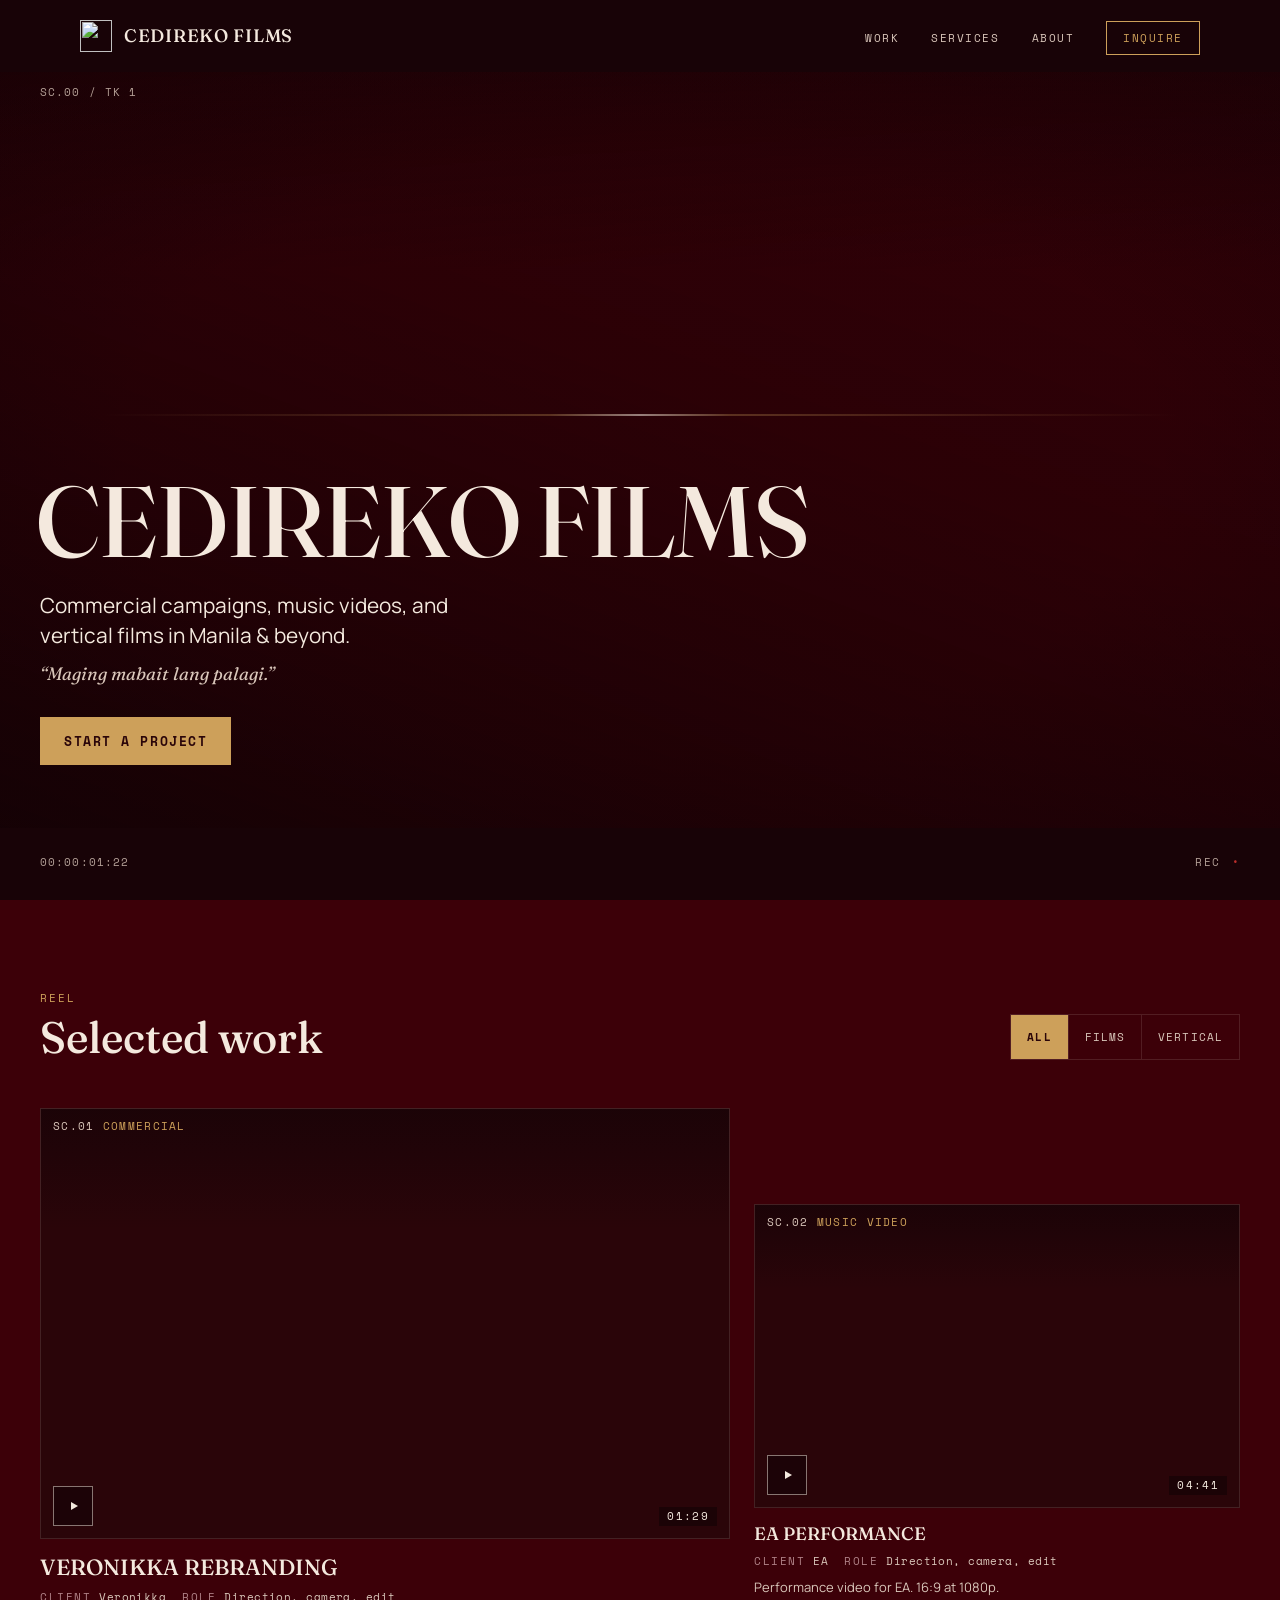
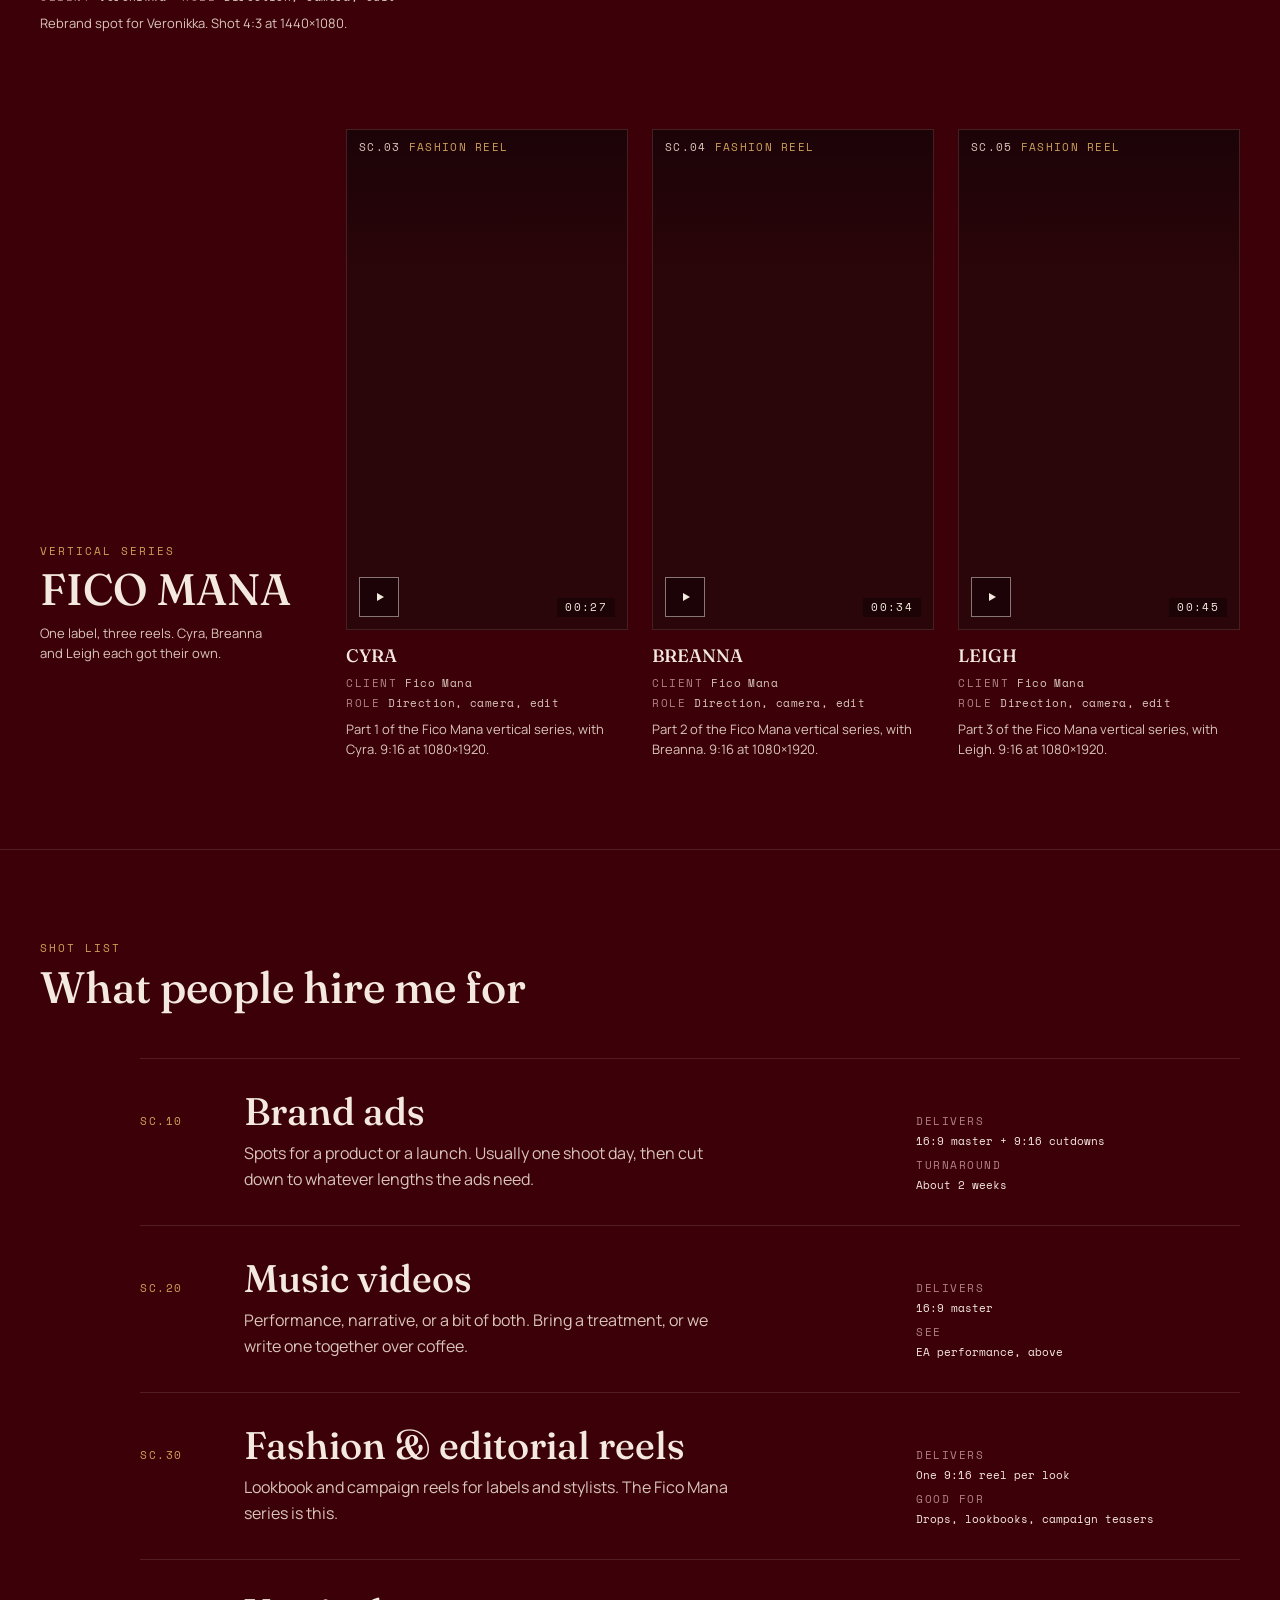
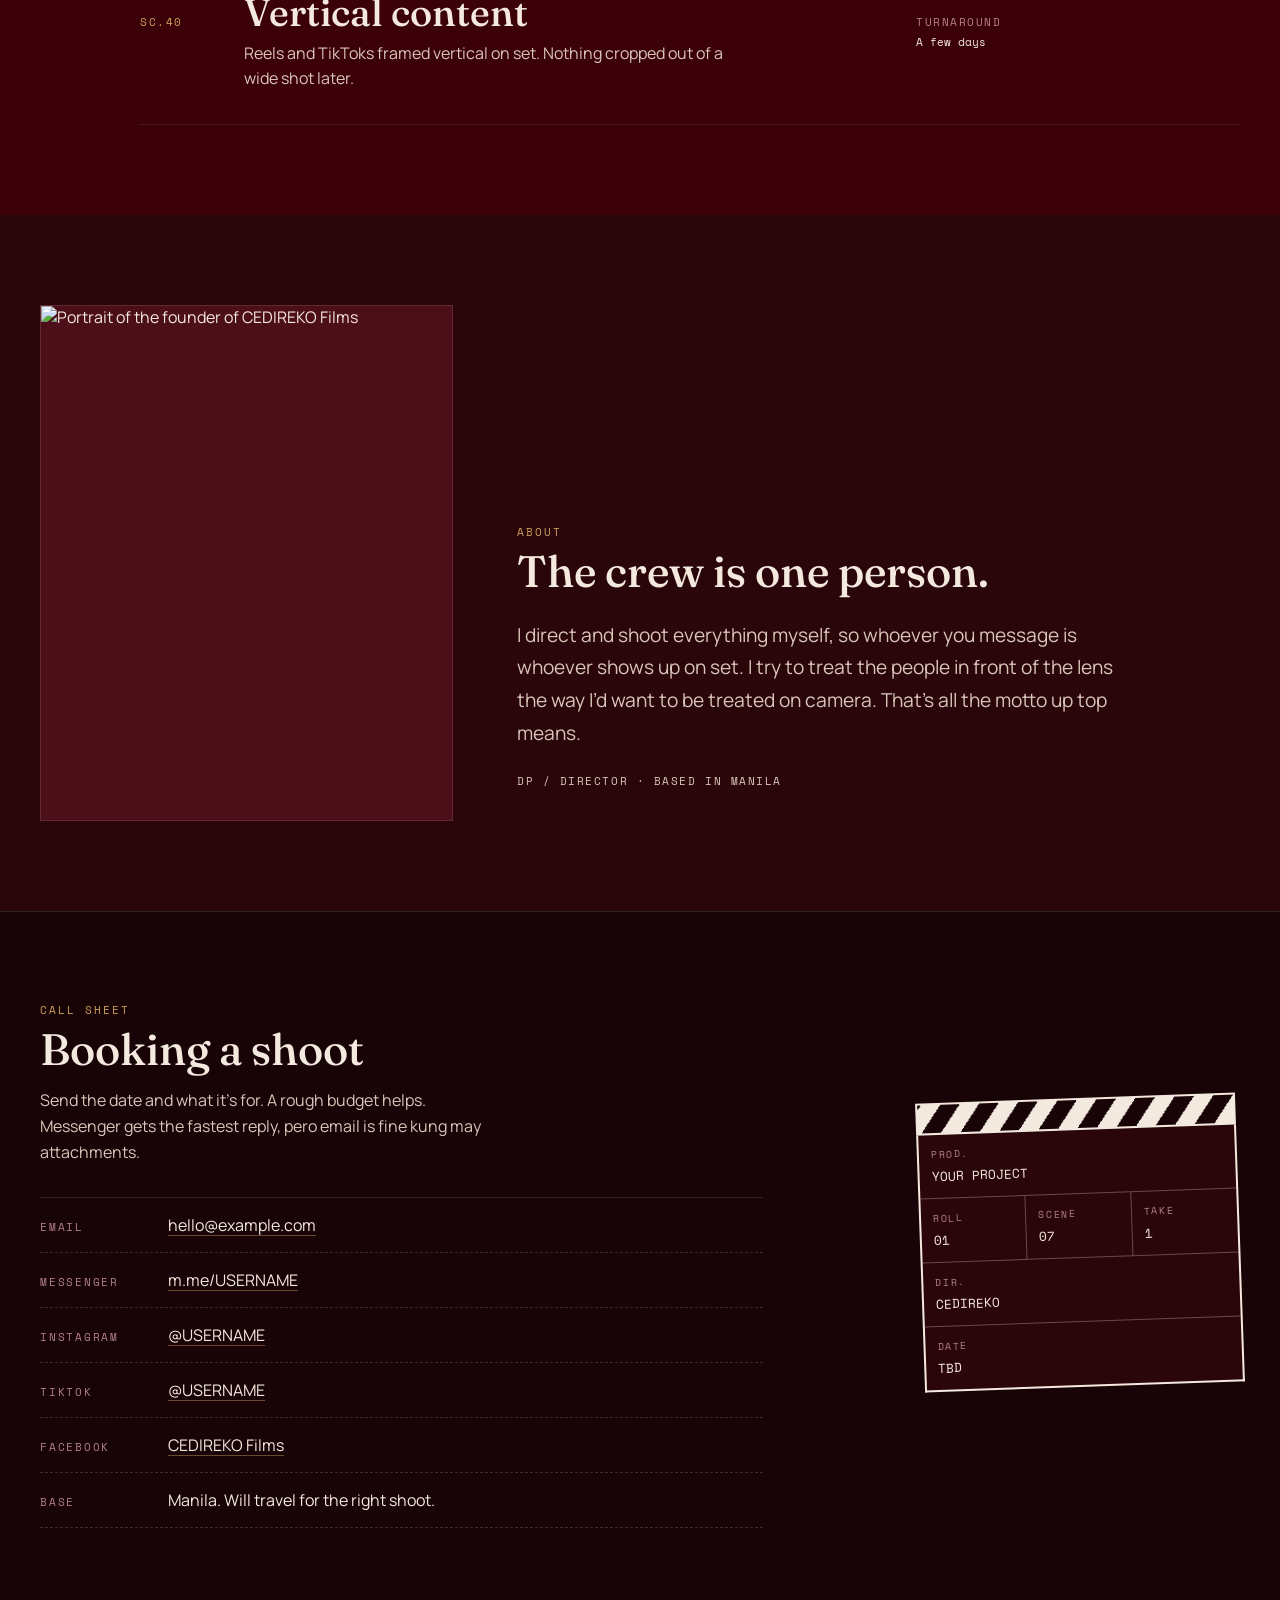
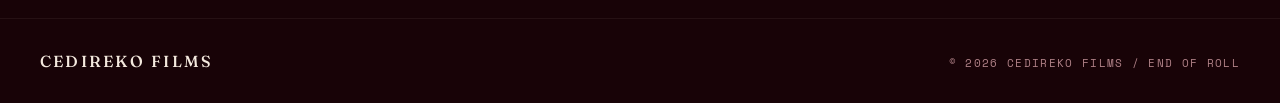
==== commit 72f715e4: "feat: data-driven reel, services and contact sections, copy pass - Render the work grid and player f" ====
--- a/index.html
+++ b/index.html
@@ -3,28 +3,25 @@
 <head>
 <meta charset="UTF-8">
 <meta name="viewport" content="width=device-width, initial-scale=1.0">
-<title>CEDIREKO Films — Videographer in Manila, Philippines</title>
-<meta name="description" content="CEDIREKO Films is a videography studio in Manila, Philippines, crafting cinematic narratives, commercial campaigns, and vertical films.">
+<title>CEDIREKO Films | Videographer in Manila, Philippines</title>
+<meta name="description" content="One-person video studio in Manila shooting brand ads, music videos and vertical fashion reels.">
 <link rel="canonical" href="https://eysiarw.github.io/Cedireko-Films/">
 
 <meta name="theme-color" content="#3C0008">
 
-<!-- Open Graph / Facebook -->
 <meta property="og:type" content="website">
-<meta property="og:title" content="CEDIREKO Films — Videographer in Manila, Philippines">
-<meta property="og:description" content="CEDIREKO Films is a videography studio in Manila, Philippines, crafting cinematic narratives, commercial campaigns, and vertical films.">
+<meta property="og:title" content="CEDIREKO Films | Videographer in Manila, Philippines">
+<meta property="og:description" content="One-person video studio in Manila shooting brand ads, music videos and vertical fashion reels.">
 <meta property="og:image" content="https://eysiarw.github.io/Cedireko-Films/assets/og-cover.jpg">
 <meta property="og:image:width" content="1200">
 <meta property="og:image:height" content="630">
 <meta property="og:url" content="https://eysiarw.github.io/Cedireko-Films/">
 
-<!-- Twitter Card -->
 <meta name="twitter:card" content="summary_large_image">
-<meta name="twitter:title" content="CEDIREKO Films — Videographer in Manila, Philippines">
-<meta name="twitter:description" content="CEDIREKO Films is a videography studio in Manila, Philippines, crafting cinematic narratives, commercial campaigns, and vertical films.">
+<meta name="twitter:title" content="CEDIREKO Films | Videographer in Manila, Philippines">
+<meta name="twitter:description" content="One-person video studio in Manila shooting brand ads, music videos and vertical fashion reels.">
 <meta name="twitter:image" content="https://eysiarw.github.io/Cedireko-Films/assets/og-cover.jpg">
 
-<!-- Structured Data (JSON-LD) -->
 <script type="application/ld+json">
 {
   "@context": "https://schema.org",
@@ -52,89 +49,65 @@
 </head>
 <body>
 
-  <!-- Bang Motion: Directional Motion Blur Optical Filters -->
-  <svg class="sr-only" aria-hidden="true" style="position: absolute; width: 0; height: 0; pointer-events: none;">
+  <!-- The wordmark enters with a vertical smear; script.js drops the filter once it lands so text stays crisp. -->
+  <svg class="sr-only" aria-hidden="true" focusable="false">
     <defs>
       <filter id="motion-blur-vert" x="-50%" y="-70%" width="200%" height="240%">
         <feGaussianBlur in="SourceGraphic" stdDeviation="0 14" />
       </filter>
-      <filter id="motion-blur-horiz" x="-70%" y="-50%" width="240%" height="200%">
-        <feGaussianBlur in="SourceGraphic" stdDeviation="20 0" />
-      </filter>
     </defs>
   </svg>
 
-  <!-- Skip link for keyboard accessibility (WCAG 2.4.1) -->
   <a href="#main-content" class="skip-link">Skip to main content</a>
 
-  <!-- Subtle analog film grain texture -->
   <div class="grain" aria-hidden="true"></div>
 
-  <!-- SITE HEADER: Dual-state fixed translucent header -->
   <header class="site-header" id="site-header">
     <div class="site-header__container">
-      
-      <!-- Studio Brand & Logo Link -->
-      <a href="#hero" class="site-header__brand" aria-label="CEDIREKO FILMS — Back to top">
-        <img src="assets/CEDIREKO PNG.png" alt="CEDIREKO Films logo mark" class="site-header__logo" width="32" height="32" decoding="async">
+      <a href="#hero" class="site-header__brand" aria-label="CEDIREKO Films, back to top">
+        <img src="assets/CEDIREKO PNG.png" alt="" class="site-header__logo" width="32" height="32" decoding="async">
         <span class="site-header__brand-text wordmark">CEDIREKO FILMS</span>
       </a>
 
-      <!-- Desktop Navigation Links -->
-      <nav class="site-header__nav" aria-label="Primary navigation">
+      <nav class="site-header__nav" aria-label="Primary">
         <ul class="site-header__nav-list">
-          <li class="site-header__nav-item">
-            <a href="#about" class="site-header__nav-link">About</a>
-          </li>
-          <li class="site-header__nav-item">
-            <a href="#reel" class="site-header__nav-link">Work</a>
-          </li>
+          <li><a href="#reel" class="site-header__nav-link">Work</a></li>
+          <li><a href="#services" class="site-header__nav-link">Services</a></li>
+          <li><a href="#about" class="site-header__nav-link">About</a></li>
+          <li><a href="#contact" class="site-header__nav-link site-header__nav-link--inquire">Inquire</a></li>
         </ul>
       </nav>
 
-      <!-- Mobile Hamburger Toggle Button -->
-      <button type="button" 
-              class="site-header__burger" 
-              id="mobile-nav-toggle" 
-              aria-controls="mobile-nav" 
-              aria-expanded="false" 
-              aria-label="Toggle navigation menu">
+      <button type="button"
+              class="site-header__burger"
+              id="mobile-nav-toggle"
+              aria-controls="mobile-nav"
+              aria-expanded="false"
+              aria-label="Open navigation menu">
         <span class="burger-box" aria-hidden="true">
           <span class="burger-line"></span>
           <span class="burger-line"></span>
           <span class="burger-line"></span>
         </span>
       </button>
-
-    </div>
-
-    <!-- Mobile Navigation Drawer Overlay -->
-    <div class="mobile-nav" id="mobile-nav" aria-label="Mobile navigation" inert>
+    </div>
+
+    <div class="mobile-nav" id="mobile-nav" inert>
       <div class="mobile-nav__backdrop" aria-hidden="true"></div>
-      <nav class="mobile-nav__panel" aria-label="Mobile navigation menu" tabindex="-1">
+      <nav class="mobile-nav__panel" aria-label="Mobile" tabindex="-1">
         <div class="mobile-nav__header">
-          <button type="button" 
-                  class="mobile-nav__close" 
-                  id="mobile-nav-close" 
-                  aria-label="Close navigation menu">
+          <button type="button" class="mobile-nav__close" id="mobile-nav-close" aria-label="Close navigation menu">
             <svg aria-hidden="true" width="20" height="20" viewBox="0 0 24 24" fill="none" stroke="currentColor" stroke-width="2" stroke-linecap="round">
               <line x1="18" y1="6" x2="6" y2="18"></line>
               <line x1="6" y1="6" x2="18" y2="18"></line>
             </svg>
           </button>
         </div>
-
         <ul class="mobile-nav__list">
-          <li class="mobile-nav__item">
-            <a href="#about" class="mobile-nav__link">
-              <span class="mobile-nav__label">About</span>
-            </a>
-          </li>
-          <li class="mobile-nav__item">
-            <a href="#reel" class="mobile-nav__link">
-              <span class="mobile-nav__label">Work</span>
-            </a>
-          </li>
+          <li class="mobile-nav__item"><a href="#reel" class="mobile-nav__link"><span class="mobile-nav__label">Work</span></a></li>
+          <li class="mobile-nav__item"><a href="#services" class="mobile-nav__link"><span class="mobile-nav__label">Services</span></a></li>
+          <li class="mobile-nav__item"><a href="#about" class="mobile-nav__link"><span class="mobile-nav__label">About</span></a></li>
+          <li class="mobile-nav__item mobile-nav__item--inquire"><a href="#contact" class="mobile-nav__link"><span class="mobile-nav__label">Inquire</span></a></li>
         </ul>
       </nav>
     </div>
@@ -142,184 +115,193 @@
 
 <main id="main-content" tabindex="-1">
 
-  <!-- HERO: Cinematic Showcase -->
   <section class="hero" id="hero" aria-labelledby="hero-title">
-    <!-- Ambient looping cinematic video background -->
     <div class="hero__video-bg" aria-hidden="true">
-      <video class="hero__video-media" autoplay muted loop playsinline preload="metadata" poster="assets/posters/ea.jpg">
+      <video class="hero__video-media" autoplay muted loop playsinline preload="metadata" poster="assets/posters/ea.jpg" disablepictureinpicture>
+        <source src="projects/hero-loop.webm" type="video/webm">
+        <source src="projects/hero-loop.mp4" type="video/mp4">
+        <!-- Stopgap until the hero-loop files are encoded: the browser only reaches this after both above 404. Delete it then. -->
         <source src="projects/EA_FINALCUT.mp4" type="video/mp4">
       </video>
       <div class="hero__video-overlay"></div>
-      <div class="hero__flare-streak" aria-hidden="true"></div>
-    </div>
-
-    <!-- Letterbox cinema framing bars -->
+      <div class="hero__flare-streak"></div>
+    </div>
+
     <div class="letterbox top" aria-hidden="true"></div>
     <div class="letterbox bottom" aria-hidden="true"></div>
 
-    <!-- Viewfinder camera telemetry overlay -->
-    <div class="hero__viewfinder hero-viewfinder" aria-hidden="true">
+    <div class="hero__viewfinder" aria-hidden="true">
+      <span class="hero-tc tl">SC.00 / TK 1</span>
       <span class="hero-tc bl" id="hero-live-timecode">00:00:00:00</span>
-      <span class="hero-tc br">REC <span class="tally-dot" aria-hidden="true">&bull;</span></span>
-    </div>
-
-    <!-- Central Hero Staging: Clear 3-Tier Visual Hierarchy -->
-    <div class="hero-inner hero__inner">
-      <div class="logo-mark hero__logo">
-        <img src="assets/CEDIREKO PNG.png" 
-             alt="CEDIREKO Films studio logo" 
-             class="hero__logo-img" 
-             width="64" 
-             height="64" 
-             fetchpriority="high" 
-             decoding="async">
-      </div>
+      <span class="hero-tc br">REC <span class="tally-dot">&bull;</span></span>
+    </div>
+
+    <div class="hero-inner">
       <h1 id="hero-title" class="studio-name hero__title wordmark">
         <span class="kinetic-wordmark">CEDIREKO FILMS</span>
       </h1>
-      <div class="hero__tagline-group">
-        <p class="tagline hero__tagline">&ldquo;Maging mabait lang palagi.&rdquo;</p>
-      </div>
-      <p class="hero__descriptor">Cinematography &bull; Direction &bull; Manila</p>
-    </div>
-  </section>
-
-  <!-- ABOUT -->
-  <section class="about" id="about" aria-labelledby="about-title">
-    <div class="section-container">
-      <div class="about-grid reveal">
-        <div class="about-frame">
-          <picture>
-            <source srcset="assets/founder-portrait.webp" type="image/webp">
-            <img class="about-placeholder-img" src="assets/founder-portrait.jpg" alt="Portrait of CEDIREKO Films founder and cinematographer" width="400" height="500" loading="lazy" decoding="async">
-          </picture>
-        </div>
-        <div class="about-text">
-          <div class="section-head">
-            <span class="eyebrow">Behind the lens</span>
-            <h2 id="about-title" class="section-title">About</h2>
-          </div>
-          <p class="about-bio">CEDIREKO is a one-person videography studio. Every subject is treated the way I&rsquo;d want to be treated on camera, with patient framing, honest color, and sound that breathes.</p>
-          <div class="about-credits">
-            <span class="about-credits-item">Cinematography &amp; Direction</span>
-            <span class="about-credits-dot" aria-hidden="true">&bull;</span>
-            <span class="about-credits-item">Manila, Philippines</span>
-          </div>
-        </div>
-      </div>
-    </div>
-  </section>
-
-  <!-- SELECTED WORK -->
+      <p class="hero__pitch">Commercial campaigns, music videos, and vertical films in Manila &amp; beyond.</p>
+      <p class="tagline hero__tagline" lang="tl">&ldquo;Maging mabait lang palagi.&rdquo;</p>
+      <a href="#contact" class="hero__cta">Start a project</a>
+    </div>
+  </section>
+
   <section class="reel" id="reel" aria-labelledby="reel-title">
     <div class="section-container">
-      <div class="section-head reel-head reveal">
+      <div class="section-head reel-head">
         <div>
-          <span class="eyebrow">Selected work</span>
-          <h2 id="reel-title" class="section-title">Selected Work</h2>
-        </div>
-        <div class="reel-toggle" role="tablist" aria-label="Reel orientation">
+          <p class="eyebrow">Reel</p>
+          <h2 id="reel-title" class="section-title">Selected work</h2>
+        </div>
+        <div class="reel-toggle" role="tablist" aria-label="Filter by frame">
           <button type="button" class="reel-toggle-btn is-active" data-view="all" role="tab" aria-selected="true" id="tab-all" aria-controls="reel-grid">All</button>
           <button type="button" class="reel-toggle-btn" data-view="landscape" role="tab" aria-selected="false" id="tab-films" aria-controls="reel-grid">Films</button>
           <button type="button" class="reel-toggle-btn" data-view="portrait" role="tab" aria-selected="false" id="tab-vertical" aria-controls="reel-grid">Vertical</button>
         </div>
       </div>
 
-      <!-- Reel Grid: Responsive showcase with structured metadata -->
-      <div class="reel-grid reveal-stagger" id="reel-grid" data-view="all" role="tabpanel" aria-labelledby="tab-all">
-
-        <!-- Project 01: Veronikka Rebranding -->
-        <div class="reel-card stagger-item" data-orientation="landscape" data-scene="SC.01" data-seek-time="1.0" tabindex="0" role="button" aria-label="Play Veronikka Rebranding (Advertisement)">
-          <div class="reel-thumb" style="background:linear-gradient(150deg,#5c1420,#2a0509 70%);"></div>
-          <video class="reel-video" data-src="projects/VERONIKKA_REVISED_3.mp4" poster="assets/posters/veronikka.jpg" muted loop playsinline preload="metadata"></video>
-          <div class="reel-tc"><span>03:42</span></div>
-          <div class="play-ring" aria-hidden="true"><svg viewBox="0 0 24 24" aria-hidden="true"><path d="M6 4l14 8-14 8V4z"/></svg></div>
-          <div class="reel-meta">
-            <div class="reel-meta-eyebrow">
-              <span class="reel-scene" aria-hidden="true">SC.01</span>
-              <span class="reel-cat">ADVERTISEMENT</span>
-            </div>
-            <h3 class="reel-title">VERONIKKA REBRANDING</h3>
-          </div>
-        </div>
-
-        <!-- Project 02: EA Performance -->
-        <div class="reel-card stagger-item" data-orientation="landscape" data-scene="SC.02" data-seek-time="2.0" tabindex="0" role="button" aria-label="Play EA Performance (Music Video)">
-          <div class="reel-thumb" style="background:linear-gradient(150deg,#7a2233,#3c0008 70%);"></div>
-          <video class="reel-video" data-src="projects/EA_FINALCUT.mp4" poster="assets/posters/ea.jpg" muted loop playsinline preload="metadata"></video>
-          <div class="reel-tc"><span>01:58</span></div>
-          <div class="play-ring" aria-hidden="true"><svg viewBox="0 0 24 24" aria-hidden="true"><path d="M6 4l14 8-14 8V4z"/></svg></div>
-          <div class="reel-meta">
-            <div class="reel-meta-eyebrow">
-              <span class="reel-scene" aria-hidden="true">SC.02</span>
-              <span class="reel-cat">MUSIC VIDEO</span>
-            </div>
-            <h3 class="reel-title">EA PERFORMANCE</h3>
-          </div>
-        </div>
-
-        <!-- FICO MANA Series Header: Clean group label without bracket noise -->
-        <div class="reel-series-header" data-series="ficomana">
-          <div class="reel-series-header__inner">
-            <span class="eyebrow">Editorial Series</span>
-            <h3 class="reel-series-title">FICO MANA</h3>
-            <p class="reel-series-desc">Three-part vertical collection &bull; Cyra &bull; Breanna &bull; Leigh</p>
-          </div>
-        </div>
-
-        <!-- Project 03: FICO MANA — Cyra -->
-        <div class="reel-card stagger-item" data-orientation="portrait" data-series="ficomana" data-scene="SC.03" data-seek-time="1.5" tabindex="0" role="button" aria-label="Play Fico Mana Cyra (Vertical Series Pt. 1)">
-          <div class="reel-thumb" style="background:linear-gradient(150deg,#6b1c28,#2a0509 70%);"></div>
-          <video class="reel-video" data-src="projects/FICOMANA_CYRA_2_1.mp4" poster="assets/posters/ficomana_cyra.jpg" muted loop playsinline preload="metadata"></video>
-          <div class="reel-tc"><span>00:47</span></div>
-          <div class="play-ring" aria-hidden="true"><svg viewBox="0 0 24 24" aria-hidden="true"><path d="M6 4l14 8-14 8V4z"/></svg></div>
-          <div class="reel-meta">
-            <div class="reel-meta-eyebrow">
-              <span class="reel-scene" aria-hidden="true">SC.03</span>
-              <span class="reel-cat">FASHION REEL</span>
-            </div>
-            <h3 class="reel-title">CYRA</h3>
-          </div>
-        </div>
-
-        <!-- Project 04: FICO MANA — Breanna -->
-        <div class="reel-card stagger-item" data-orientation="portrait" data-series="ficomana" data-scene="SC.04" data-seek-time="1.5" tabindex="0" role="button" aria-label="Play Fico Mana Breanna (Vertical Series Pt. 2)">
-          <div class="reel-thumb" style="background:linear-gradient(150deg,#6b1c28,#2a0509 70%);"></div>
-          <video class="reel-video" data-src="projects/BREANNA_1.mp4" poster="assets/posters/ficomana_breanna.jpg" muted loop playsinline preload="metadata"></video>
-          <div class="reel-tc"><span>00:47</span></div>
-          <div class="play-ring" aria-hidden="true"><svg viewBox="0 0 24 24" aria-hidden="true"><path d="M6 4l14 8-14 8V4z"/></svg></div>
-          <div class="reel-meta">
-            <div class="reel-meta-eyebrow">
-              <span class="reel-scene" aria-hidden="true">SC.04</span>
-              <span class="reel-cat">FASHION REEL</span>
-            </div>
-            <h3 class="reel-title">BREANNA</h3>
-          </div>
-        </div>
-
-        <!-- Project 05: FICO MANA — Leigh -->
-        <div class="reel-card stagger-item" data-orientation="portrait" data-series="ficomana" data-scene="SC.05" data-seek-time="1.5" tabindex="0" role="button" aria-label="Play Fico Mana Leigh (Vertical Series Pt. 3)">
-          <div class="reel-thumb" style="background:linear-gradient(150deg,#6b1c28,#2a0509 70%);"></div>
-          <video class="reel-video" data-src="projects/FICOMANA_LEIGH_web.mp4" poster="assets/posters/ficomana_leigh.jpg" muted loop playsinline preload="metadata"></video>
-          <div class="reel-tc"><span>00:47</span></div>
-          <div class="play-ring" aria-hidden="true"><svg viewBox="0 0 24 24" aria-hidden="true"><path d="M6 4l14 8-14 8V4z"/></svg></div>
-          <div class="reel-meta">
-            <div class="reel-meta-eyebrow">
-              <span class="reel-scene" aria-hidden="true">SC.05</span>
-              <span class="reel-cat">FASHION REEL</span>
-            </div>
-            <h3 class="reel-title">LEIGH</h3>
-          </div>
-        </div>
-
+      <!-- Filled by renderReel() in script.js from the FILMS array. -->
+      <div class="reel-grid" id="reel-grid" data-view="all" role="tabpanel" aria-labelledby="tab-all"></div>
+
+      <noscript>
+        <ul class="reel-noscript">
+          <li><a href="projects/VERONIKKA_REVISED_3.mp4">Veronikka rebranding (MP4)</a></li>
+          <li><a href="projects/EA_FINALCUT.mp4">EA performance (MP4)</a></li>
+          <li><a href="projects/FICOMANA_CYRA_2_1.mp4">Fico Mana: Cyra (MP4)</a></li>
+          <li><a href="projects/BREANNA_1.mp4">Fico Mana: Breanna (MP4)</a></li>
+          <li><a href="projects/FICOMANA_LEIGH_web.mp4">Fico Mana: Leigh (MP4)</a></li>
+        </ul>
+      </noscript>
+    </div>
+  </section>
+
+  <section class="services" id="services" aria-labelledby="services-title">
+    <div class="section-container">
+      <div class="section-head">
+        <p class="eyebrow">Shot list</p>
+        <h2 id="services-title" class="section-title">What people hire me for</h2>
+      </div>
+
+      <ol class="shot-log">
+        <li class="shot">
+          <span class="shot__sc" aria-hidden="true">SC.10</span>
+          <h3 class="shot__name">Brand ads</h3>
+          <!-- EDIT -->
+          <p class="shot__note">Spots for a product or a launch. Usually one shoot day, then cut down to whatever lengths the ads need.</p>
+          <dl class="shot__fields">
+            <div><dt>Delivers</dt><dd>16:9 master + 9:16 cutdowns</dd></div>
+            <!-- EDIT -->
+            <div><dt>Turnaround</dt><dd>About 2 weeks</dd></div>
+          </dl>
+        </li>
+        <li class="shot">
+          <span class="shot__sc" aria-hidden="true">SC.20</span>
+          <h3 class="shot__name">Music videos</h3>
+          <!-- EDIT -->
+          <p class="shot__note">Performance, narrative, or a bit of both. Bring a treatment, or we write one together over coffee.</p>
+          <dl class="shot__fields">
+            <div><dt>Delivers</dt><dd>16:9 master</dd></div>
+            <div><dt>See</dt><dd>EA performance, above</dd></div>
+          </dl>
+        </li>
+        <li class="shot">
+          <span class="shot__sc" aria-hidden="true">SC.30</span>
+          <h3 class="shot__name">Fashion &amp; editorial reels</h3>
+          <!-- EDIT -->
+          <p class="shot__note">Lookbook and campaign reels for labels and stylists. The Fico Mana series is this.</p>
+          <dl class="shot__fields">
+            <div><dt>Delivers</dt><dd>One 9:16 reel per look</dd></div>
+            <!-- EDIT -->
+            <div><dt>Good for</dt><dd>Drops, lookbooks, campaign teasers</dd></div>
+          </dl>
+        </li>
+        <li class="shot">
+          <span class="shot__sc" aria-hidden="true">SC.40</span>
+          <h3 class="shot__name">Vertical content</h3>
+          <!-- EDIT -->
+          <p class="shot__note">Reels and TikToks framed vertical on set. Nothing cropped out of a wide shot later.</p>
+          <dl class="shot__fields">
+            <!-- EDIT -->
+            <div><dt>Turnaround</dt><dd>A few days</dd></div>
+          </dl>
+        </li>
+      </ol>
+    </div>
+  </section>
+
+  <section class="about" id="about" aria-labelledby="about-title">
+    <div class="section-container about-grid">
+      <picture class="about-frame">
+        <source srcset="assets/founder-portrait.webp" type="image/webp">
+        <img class="about-placeholder-img" src="assets/founder-portrait.jpg" alt="Portrait of the founder of CEDIREKO Films" width="400" height="500" loading="lazy" decoding="async">
+      </picture>
+      <div class="about-text">
+        <div class="section-head">
+          <p class="eyebrow">About</p>
+          <h2 id="about-title" class="section-title">The crew is one person.</h2>
+        </div>
+        <p class="about-bio">I direct and shoot everything myself, so whoever you message is whoever shows up on set. I try to treat the people in front of the lens the way I&rsquo;d want to be treated on camera. That&rsquo;s all the motto up top means.</p>
+        <p class="about-credits">DP / Director <span aria-hidden="true">&middot;</span> Based in Manila</p>
+      </div>
+    </div>
+  </section>
+
+  <section class="call-sheet" id="contact" aria-labelledby="contact-title">
+    <div class="section-container call-sheet__inner">
+      <div class="call-sheet__body">
+        <div class="section-head">
+          <p class="eyebrow">Call sheet</p>
+          <h2 id="contact-title" class="section-title">Booking a shoot</h2>
+        </div>
+        <!-- EDIT -->
+        <p class="call-sheet__note">Send the date and what it&rsquo;s for. A rough budget helps. Messenger gets the fastest reply, pero email is fine kung may attachments.</p>
+
+        <dl class="call-sheet__rows">
+          <div class="call-sheet__row">
+            <dt>Email</dt>
+            <dd><a href="mailto:hello@example.com?subject=Project%20Inquiry">hello@example.com</a></dd>
+          </div>
+          <div class="call-sheet__row">
+            <dt>Messenger</dt>
+            <dd><a href="https://m.me/USERNAME" target="_blank" rel="noopener">m.me/USERNAME</a></dd>
+          </div>
+          <div class="call-sheet__row">
+            <dt>Instagram</dt>
+            <dd><a href="https://www.instagram.com/USERNAME/" target="_blank" rel="noopener">@USERNAME</a></dd>
+          </div>
+          <div class="call-sheet__row">
+            <dt>TikTok</dt>
+            <dd><a href="https://www.tiktok.com/@USERNAME" target="_blank" rel="noopener">@USERNAME</a></dd>
+          </div>
+          <div class="call-sheet__row">
+            <dt>Facebook</dt>
+            <dd><a href="https://www.facebook.com/profile.php?id=100091618767684" target="_blank" rel="noopener">CEDIREKO Films</a></dd>
+          </div>
+          <div class="call-sheet__row">
+            <dt>Base</dt>
+            <!-- EDIT -->
+            <dd>Manila. Will travel for the right shoot.</dd>
+          </div>
+        </dl>
+      </div>
+
+      <div class="slate" aria-hidden="true">
+        <div class="slate__sticks"></div>
+        <div class="slate__board">
+          <span class="slate__cell slate__cell--wide"><b>Prod.</b> Your project</span>
+          <span class="slate__cell"><b>Roll</b> 01</span>
+          <span class="slate__cell"><b>Scene</b> 07</span>
+          <span class="slate__cell"><b>Take</b> 1</span>
+          <span class="slate__cell slate__cell--wide"><b>Dir.</b> CEDIREKO</span>
+          <span class="slate__cell slate__cell--wide"><b>Date</b> TBD</span>
+        </div>
       </div>
     </div>
   </section>
 
 </main>
 
-  <!-- NATIVE VIDEO MODAL PLAYER -->
-  <dialog id="video-modal" class="video-modal" aria-labelledby="modal-title" aria-modal="true">
+  <dialog id="video-modal" class="video-modal" aria-labelledby="modal-title" data-orientation="landscape">
     <div class="modal-dialog-content modal-inner">
       <button type="button" class="modal-close" aria-label="Close video player">
         <svg width="20" height="20" viewBox="0 0 24 24" fill="none" stroke="currentColor" stroke-width="2" aria-hidden="true">
@@ -327,50 +309,49 @@
         </svg>
       </button>
       <div class="modal-video-container">
-        <video id="modal-video" controls playsinline preload="metadata" poster="assets/posters/veronikka.jpg">
-          <source src="projects/VERONIKKA_REVISED_3.mp4" type="video/mp4">
-          Your browser does not support native video playback.
+        <video id="modal-video" controls playsinline preload="none">
+          <track kind="captions" srclang="en" label="English" id="modal-captions">
+          <a class="video-fallback" id="modal-fallback" href="projects/VERONIKKA_REVISED_3.mp4">This browser won&rsquo;t play it inline. Open the MP4 instead.</a>
         </video>
       </div>
       <div class="modal-info">
         <div class="modal-meta-left">
-          <div class="modal-meta-eyebrow">
+          <p class="modal-meta-eyebrow">
             <span class="modal-scene" id="modal-scene">SC.01</span>
-            <span class="modal-cat" id="modal-cat">ADVERTISEMENT</span>
-          </div>
-          <h3 class="modal-title" id="modal-title">VERONIKKA REBRANDING</h3>
-          <span class="modal-tc" id="modal-tc">03:42</span>
-          <div class="modal-specs" id="modal-specs"></div>
-        </div>
-
-        <!-- Cinema Viewer Transport: Prev / Next Navigation -->
-        <div class="modal-transport" aria-label="Reel transport controls">
-          <button type="button" class="modal-nav-btn modal-prev" id="modal-prev-btn" aria-label="Previous project (Left Arrow)">
+            <span class="modal-cat" id="modal-cat"></span>
+            <span class="modal-tc" id="modal-tc"></span>
+          </p>
+          <h2 class="modal-title" id="modal-title"></h2>
+          <dl class="modal-credits">
+            <div><dt>Client</dt><dd id="modal-client"></dd></div>
+            <div><dt>Role</dt><dd id="modal-role"></dd></div>
+          </dl>
+          <p class="modal-brief" id="modal-brief"></p>
+        </div>
+
+        <div class="modal-transport">
+          <button type="button" class="modal-nav-btn modal-prev" id="modal-prev-btn" aria-label="Previous film" aria-keyshortcuts="ArrowLeft">
             <svg width="18" height="18" viewBox="0 0 24 24" fill="none" stroke="currentColor" stroke-width="2" stroke-linecap="round" stroke-linejoin="round" aria-hidden="true">
               <polyline points="15 18 9 12 15 6"></polyline>
             </svg>
-            <span class="modal-nav-text">PREV</span>
+            <span class="modal-nav-text" aria-hidden="true">PREV</span>
           </button>
-          <button type="button" class="modal-nav-btn modal-next" id="modal-next-btn" aria-label="Next project (Right Arrow)">
-            <span class="modal-nav-text">NEXT</span>
+          <button type="button" class="modal-nav-btn modal-next" id="modal-next-btn" aria-label="Next film" aria-keyshortcuts="ArrowRight">
+            <span class="modal-nav-text" aria-hidden="true">NEXT</span>
             <svg width="18" height="18" viewBox="0 0 24 24" fill="none" stroke="currentColor" stroke-width="2" stroke-linecap="round" stroke-linejoin="round" aria-hidden="true">
               <polyline points="9 18 15 12 9 6"></polyline>
             </svg>
           </button>
         </div>
       </div>
+      <p class="sr-only" id="modal-announcer" aria-live="polite"></p>
     </div>
   </dialog>
 
-<!-- SITE FOOTER -->
-<footer class="site-footer" id="contact">
+<footer class="site-footer">
   <div class="footer-inner">
     <span class="footer-brand wordmark">CEDIREKO FILMS</span>
-    <p class="footer-inquiry-note">Commercial campaigns, music videos, and cinematic narratives in Manila &amp; beyond.</p>
-    <div class="footer-contact">
-      <a href="https://www.facebook.com/profile.php?id=100091618767684" target="_blank" rel="noopener noreferrer" class="footer-contact-link" aria-label="CEDIREKO Films on Facebook (opens in new tab)">Facebook: CEDIREKO Films</a>
-    </div>
-    <p class="footer-copyright">&copy; 2026 CEDIREKO FILMS. ALL RIGHTS RESERVED.</p>
+    <p class="footer-copyright">&copy; 2026 CEDIREKO FILMS <span aria-hidden="true">/</span> End of roll</p>
   </div>
 </footer>
 
--- a/style.css
+++ b/style.css
@@ -1,9 +1,6 @@
-/* ==========================================================================
-   CEDIREKO FILMS — DESIGN SYSTEM & CONSOLIDATED STYLESHEET
-   Studio: Manila Videography Studio (Cinematography & Direction)
-   Architecture: Unified CSS Custom Properties & Semantic Token System
-   Palette: Darkroom Burgundy Canvas (#3C0008), Bone (#F4E9DE), Ember Gold (#CDA05A)
-   ========================================================================== */
+/* CEDIREKO FILMS
+   Maroon canvas (#3C0008), bone text, one ember accent. Contrast ratios for
+   every text color are in README.md; check there before adding a new one. */
 
 :root {
   --space-1: 0.25rem;
@@ -20,17 +17,13 @@
   --font-sans: 'Manrope', -apple-system, BlinkMacSystemFont, 'Segoe UI', Roboto, sans-serif;
   --font-mono: 'Space Mono', 'SF Mono', Consolas, monospace;
 
-  --font-family-display: var(--font-display);
-  --font-family-sans: var(--font-sans);
-  --font-family-mono: var(--font-mono);
-
   --text-xs: 0.6875rem;
   --text-sm: 0.8125rem;
   --text-base: 1rem;
   --text-lg: 1.125rem;
   --text-xl: 1.375rem;
-  --text-2xl: clamp(1.85rem, 4vw, 2.5rem);
-  --text-hero: clamp(2.5rem, 7vw, 4.25rem);
+  --text-2xl: clamp(1.85rem, 4vw, 2.75rem);
+  --text-hero: clamp(3rem, 9vw, 6.25rem);
 
   --void: #3C0008;
   --wine: #4C0F19;
@@ -40,51 +33,20 @@
   --bone-dim: #D9C6BA;
   --ash-rose: #B08187;
   --ember: #CDA05A;
-  --ember-bright: #E2B66E;
   --line: rgba(244, 233, 222, 0.12);
-  --line-strong: rgba(205, 160, 90, 0.35);
-
-  --color-bg-primary: var(--void);
-  --color-bg-surface: var(--wine-deep);
-  --color-bg-elevated: var(--wine);
-  --color-bg-frame: var(--frame);
-  --color-bg-overlay: rgba(24, 3, 7, 0.92);
-  --color-text-primary: var(--bone);
-  --color-text-secondary: var(--bone-dim);
-  --color-text-muted: var(--ash-rose);
-  --color-accent: var(--ember);
-  --color-border: var(--line);
-  --color-border-subtle: var(--line);
-  --color-border-accent: var(--line-strong);
+  --line-strong: rgba(205, 160, 90, 0.45);
 
   --radius: 2px;
-  --radius-xs: 2px;
-  --radius-sm: 2px;
-  --radius-md: 2px;
-  --radius-full: 2px;
-
-  --border-subtle: 1px solid var(--color-border);
-  --border-accent: 1px solid var(--color-border-accent);
-  --shadow-elevation: 0 16px 40px -8px rgba(0, 0, 0, 0.65);
 
   --container-max-width: 1200px;
-  --container-narrow: 840px;
-  --section-padding-y: clamp(4.5rem, 8vh, 6.5rem);
+  --section-padding-y: clamp(4.5rem, 10vh, 7rem);
   --section-padding-x: clamp(1.25rem, 4vw, 2.5rem);
 
   --header-height: 72px;
   --header-height-scrolled: 64px;
   --header-height-mobile: 60px;
-  --header-blur: 16px;
-  --header-text: var(--color-text-primary);
-  --header-text-hover: var(--color-accent);
-
-  --ease: cubic-bezier(.22, .68, .2, 1);
-  --duration-fast: 0.2s;
-  --duration-normal: 0.35s;
-  --duration-slow: 0.8s;
-  --reveal-duration: var(--duration-slow);
-  --reveal-distance: 24px;
+
+  --letterbox: max(8vh, 40px);
 
   --z-grain: 1;
   --z-content: 2;
@@ -95,10 +57,6 @@
   --z-modal: 1000;
 }
 
-/* ==========================================================================
-   GLOBAL RESET & ACCESSIBILITY BASE
-   ========================================================================== */
-
 *, *::before, *::after {
   margin: 0;
   padding: 0;
@@ -107,14 +65,10 @@
 
 html {
   scroll-behavior: smooth;
-  -webkit-overflow-scrolling: touch;
 }
 
 body {
-  background:
-    radial-gradient(ellipse 120% 80% at 50% -20%, var(--wine) 0%, transparent 70%),
-    radial-gradient(ellipse 100% 60% at 50% 100%, var(--frame) 0%, transparent 70%),
-    var(--void);
+  background: var(--void);
   color: var(--bone);
   font-family: var(--font-sans);
   -webkit-font-smoothing: antialiased;
@@ -128,8 +82,8 @@
   touch-action: none;
 }
 
-section[id], footer[id] {
-  scroll-margin-top: 80px;
+section[id] {
+  scroll-margin-top: 64px;
 }
 
 ::selection {
@@ -137,7 +91,18 @@
   color: var(--wine-deep);
 }
 
-/* 35mm Analog Film Grain Texture Overlay */
+.sr-only {
+  position: absolute;
+  width: 1px;
+  height: 1px;
+  padding: 0;
+  margin: -1px;
+  overflow: hidden;
+  clip: rect(0, 0, 0, 0);
+  white-space: nowrap;
+  border: 0;
+}
+
 .grain {
   position: fixed;
   inset: 0;
@@ -146,8 +111,6 @@
   opacity: 0.04;
   mix-blend-mode: overlay;
   background-image: url("data:image/svg+xml,%3Csvg xmlns='http://www.w3.org/2000/svg' width='120' height='120'%3E%3Cfilter id='n'%3E%3CfeTurbulence type='fractalNoise' baseFrequency='0.9' numOctaves='2' stitchTiles='stitch'/%3E%3C/filter%3E%3Crect width='100%25' height='100%25' filter='url(%23n)'/%3E%3C/svg%3E");
-  transform: translateZ(0);
-  backface-visibility: hidden;
 }
 
 main, footer {
@@ -155,36 +118,21 @@
   z-index: var(--z-content);
 }
 
-/* Shared Wordmark Style */
 .wordmark {
   font-family: var(--font-display);
   font-weight: 500;
-  font-style: normal;
   letter-spacing: 0.02em;
   color: var(--bone);
 }
 
-/* Unified Section Eyebrow Header Pattern */
 .eyebrow {
   font-family: var(--font-mono);
   font-size: var(--text-xs);
   letter-spacing: 0.18em;
   text-transform: uppercase;
   color: var(--ember);
-  display: inline-flex;
-  align-items: center;
-  gap: var(--space-2);
-}
-
-.eyebrow::before {
-  content: "";
-  width: 1.25rem;
-  height: 1px;
-  background: var(--ember);
-  display: inline-block;
-}
-
-/* Accessibility Skip Link (WCAG 2.4.1) */
+}
+
 .skip-link {
   position: fixed;
   top: var(--space-4);
@@ -193,20 +141,18 @@
   padding: var(--space-2) var(--space-4);
   background: var(--wine);
   color: var(--bone);
-  border: 1px solid var(--color-accent);
-  border-radius: var(--radius);
+  border: 1px solid var(--ember);
   font-family: var(--font-mono);
   font-size: var(--text-xs);
   letter-spacing: 0.08em;
   text-decoration: none;
-  transform: translateY(calc(-100% - var(--space-4) - 1rem));
-  transition: transform var(--duration-fast) var(--ease);
+  transform: translateY(-200%);
 }
 
 .skip-link:focus,
 .skip-link:focus-visible {
-  transform: translateY(0);
-  outline: 2px solid var(--color-accent);
+  transform: none;
+  outline: 2px solid var(--ember);
   outline-offset: 2px;
 }
 
@@ -214,39 +160,24 @@
   outline: none;
 }
 
-/* ==========================================================================
-   SITE HEADER & NAVIGATION
-   Fixed dual-state header with backdrop blur and responsive mobile drawer
-   ========================================================================== */
+/* ---------- Header ---------- */
 
 .site-header {
   position: fixed;
   top: 0;
   left: 0;
   right: 0;
-  width: 100%;
   height: var(--header-height);
   z-index: var(--z-header);
   background: transparent;
   border-bottom: 1px solid transparent;
-  backdrop-filter: blur(0px);
-  -webkit-backdrop-filter: blur(0px);
-  transition:
-    background var(--duration-normal) var(--ease),
-    border-color var(--duration-normal) var(--ease),
-    backdrop-filter var(--duration-normal) var(--ease),
-    -webkit-backdrop-filter var(--duration-normal) var(--ease),
-    height var(--duration-normal) var(--ease),
-    box-shadow var(--duration-normal) var(--ease);
+  transition: background 180ms linear, border-color 180ms linear, height 240ms cubic-bezier(.3, .7, .3, 1);
 }
 
 .site-header--scrolled {
   height: var(--header-height-scrolled);
-  background: rgba(24, 3, 7, 0.88);
-  border-bottom-color: var(--color-border);
-  backdrop-filter: blur(var(--header-blur));
-  -webkit-backdrop-filter: blur(var(--header-blur));
-  box-shadow: 0 10px 30px -10px rgba(0, 0, 0, 0.5);
+  background: rgba(24, 3, 7, 0.96);
+  border-bottom-color: var(--line);
 }
 
 .site-header__container {
@@ -260,25 +191,18 @@
   gap: var(--space-4);
 }
 
-/* Studio Brand Link in Header (Single Brand Mark Anchor) */
 .site-header__brand {
   display: inline-flex;
   align-items: center;
   gap: var(--space-3);
   text-decoration: none;
-  color: var(--header-text);
+  color: var(--bone);
   flex-shrink: 0;
-  transition: opacity var(--duration-fast) var(--ease);
-}
-
-.site-header__brand:hover {
-  opacity: 0.85;
 }
 
 .site-header__brand:focus-visible {
-  outline: 2px solid var(--color-accent);
+  outline: 2px solid var(--ember);
   outline-offset: 4px;
-  border-radius: var(--radius);
 }
 
 .site-header__logo {
@@ -289,18 +213,9 @@
 }
 
 .site-header__brand-text {
-  font-family: var(--font-display);
   font-size: var(--text-lg);
-  font-weight: 500;
   letter-spacing: 0.04em;
-  color: var(--color-text-primary);
   line-height: 1;
-}
-
-/* Desktop Navigation */
-.site-header__nav {
-  display: flex;
-  align-items: center;
 }
 
 .site-header__nav-list {
@@ -308,8 +223,6 @@
   align-items: center;
   gap: var(--space-6);
   list-style: none;
-  margin: 0;
-  padding: 0;
 }
 
 .site-header__nav-link {
@@ -317,65 +230,51 @@
   font-size: var(--text-xs);
   letter-spacing: 0.14em;
   text-transform: uppercase;
-  color: var(--color-text-secondary);
+  color: var(--bone-dim);
   text-decoration: none;
   padding: var(--space-2) 0;
-  position: relative;
-  transition: color var(--duration-fast) var(--ease);
-}
-
-.site-header__nav-link::after {
-  content: "";
-  position: absolute;
-  bottom: 0;
-  left: 0;
-  width: 0;
-  height: 1px;
-  background: var(--color-accent);
-  transition: width var(--duration-normal) var(--ease);
-}
-
-.site-header__nav-link:hover {
-  color: var(--color-text-primary);
-}
-
-.site-header__nav-link:hover::after,
-.site-header__nav-link:focus-visible::after {
-  width: 100%;
-}
-
+  background: linear-gradient(var(--ember), var(--ember)) no-repeat 0 100% / 0 1px;
+  transition: color 120ms ease-out, background-size 260ms cubic-bezier(.2, .8, .2, 1);
+}
+
+.site-header__nav-link:hover,
 .site-header__nav-link:focus-visible {
-  outline: 2px solid var(--color-accent);
+  color: var(--bone);
+  background-size: 100% 1px;
+}
+
+.site-header__nav-link:focus-visible {
+  outline: 2px solid var(--ember);
   outline-offset: 4px;
-  border-radius: var(--radius);
-}
-
-/* Mobile Toggle Hamburger Button (Accessible 44x44px target) */
+}
+
+.site-header__nav-link--inquire {
+  color: var(--ember);
+  border: 1px solid var(--ember);
+  padding: var(--space-2) var(--space-4);
+  background: none;
+}
+
+.site-header__nav-link--inquire:hover,
+.site-header__nav-link--inquire:focus-visible {
+  background: var(--ember);
+  color: var(--wine-deep);
+}
+
 .site-header__burger {
   display: none;
   width: 44px;
   height: 44px;
-  padding: 0;
   background: transparent;
-  border: 1px solid var(--color-border);
-  border-radius: var(--radius);
+  border: 1px solid var(--line);
   cursor: pointer;
-  flex-direction: column;
   justify-content: center;
   align-items: center;
   z-index: calc(var(--z-drawer) + 1);
-  transition:
-    background var(--duration-fast) var(--ease),
-    border-color var(--duration-fast) var(--ease);
-}
-
-.site-header__burger:hover {
-  background: rgba(244, 233, 222, 0.05);
-  border-color: rgba(244, 233, 222, 0.3);
 }
 
 .site-header__burger:focus-visible {
-  outline: 2px solid var(--color-accent);
+  outline: 2px solid var(--ember);
   outline-offset: 2px;
 }
 
@@ -383,7 +282,6 @@
   display: flex;
   flex-direction: column;
   justify-content: center;
-  align-items: center;
   gap: 5px;
   width: 20px;
   height: 20px;
@@ -393,50 +291,38 @@
   display: block;
   width: 20px;
   height: 1.5px;
-  background: var(--color-text-primary);
-  border-radius: 1px;
-  transition:
-    transform var(--duration-normal) var(--ease),
-    opacity var(--duration-normal) var(--ease);
-}
-
-.site-header__burger.is-active .burger-line:nth-child(1),
+  background: var(--bone);
+  transition: transform 220ms cubic-bezier(.5, 0, .2, 1), opacity 90ms linear;
+}
+
 .site-header__burger[aria-expanded="true"] .burger-line:nth-child(1) {
   transform: translateY(6.5px) rotate(45deg);
 }
 
-.site-header__burger.is-active .burger-line:nth-child(2),
 .site-header__burger[aria-expanded="true"] .burger-line:nth-child(2) {
   opacity: 0;
 }
 
-.site-header__burger.is-active .burger-line:nth-child(3),
 .site-header__burger[aria-expanded="true"] .burger-line:nth-child(3) {
   transform: translateY(-6.5px) rotate(-45deg);
 }
 
-/* Mobile Navigation Drawer */
 .mobile-nav {
   display: none;
   position: fixed;
   inset: 0;
-  width: 100%;
-  height: 100vh;
   height: 100dvh;
   z-index: var(--z-drawer);
   pointer-events: none;
   visibility: hidden;
-  transition: visibility var(--duration-normal);
 }
 
 .mobile-nav__backdrop {
   position: absolute;
   inset: 0;
-  background: rgba(0, 0, 0, 0.7);
+  background: rgba(10, 1, 3, 0.8);
   opacity: 0;
-  backdrop-filter: blur(8px);
-  -webkit-backdrop-filter: blur(8px);
-  transition: opacity var(--duration-normal) var(--ease);
+  transition: opacity 200ms linear;
 }
 
 .mobile-nav__panel {
@@ -444,16 +330,13 @@
   top: 0;
   left: 0;
   right: 0;
-  width: 100%;
-  background: rgba(24, 3, 7, 0.98);
-  border-bottom: 1px solid var(--color-border);
-  backdrop-filter: blur(24px);
-  -webkit-backdrop-filter: blur(24px);
+  background: var(--frame);
+  border-bottom: 1px solid var(--line);
   padding: calc(var(--header-height-mobile) + var(--space-4)) var(--space-6) var(--space-7);
   display: flex;
   flex-direction: column;
   transform: translateY(-100%);
-  transition: transform var(--duration-normal) var(--ease);
+  transition: transform 320ms cubic-bezier(.7, 0, .2, 1);
   overflow-y: auto;
   outline: none;
 }
@@ -461,7 +344,6 @@
 .mobile-nav.is-open {
   visibility: visible;
   pointer-events: auto;
-  transition: transform var(--duration-normal) var(--ease), opacity var(--duration-normal) var(--ease);
 }
 
 .mobile-nav.is-open .mobile-nav__backdrop {
@@ -469,12 +351,11 @@
 }
 
 .mobile-nav.is-open .mobile-nav__panel {
-  transform: translateY(0);
+  transform: none;
 }
 
 .mobile-nav__header {
   display: flex;
-  align-items: center;
   justify-content: flex-end;
   margin-bottom: var(--space-5);
 }
@@ -486,28 +367,18 @@
   align-items: center;
   justify-content: center;
   background: transparent;
-  border: 1px solid var(--color-border);
-  border-radius: var(--radius);
-  color: var(--color-text-primary);
+  border: 1px solid var(--line);
+  color: var(--bone);
   cursor: pointer;
-  transition: background var(--duration-fast) var(--ease);
-}
-
-.mobile-nav__close:hover {
-  background: rgba(244, 233, 222, 0.08);
 }
 
 .mobile-nav__close:focus-visible {
-  outline: 2px solid var(--color-accent);
+  outline: 2px solid var(--ember);
   outline-offset: 2px;
 }
 
 .mobile-nav__list {
   list-style: none;
-  margin: 0;
-  padding: 0;
-  display: flex;
-  flex-direction: column;
 }
 
 .mobile-nav__item {
@@ -519,28 +390,21 @@
   align-items: center;
   padding: var(--space-4) 0;
   text-decoration: none;
-  transition: transform var(--duration-fast) var(--ease);
-}
-
-.mobile-nav__link:hover,
-.mobile-nav__link:focus-visible {
-  transform: translateX(6px);
 }
 
 .mobile-nav__label {
   font-family: var(--font-display);
   font-size: clamp(1.6rem, 6vw, 2.2rem);
   font-style: italic;
-  color: var(--color-text-primary);
-  transition: color var(--duration-fast) var(--ease);
+  color: var(--bone);
 }
 
 .mobile-nav__link:hover .mobile-nav__label,
-.mobile-nav__link:focus-visible .mobile-nav__label {
-  color: var(--color-accent);
-}
-
-/* Responsive Media Queries for Header & Drawer */
+.mobile-nav__link:focus-visible .mobile-nav__label,
+.mobile-nav__item--inquire .mobile-nav__label {
+  color: var(--ember);
+}
+
 @media (max-width: 768px) {
   :root {
     --header-height: var(--header-height-mobile);
@@ -570,71 +434,22 @@
   }
 }
 
-/* ==========================================================================
-   SCROLL REVEAL ANIMATIONS
-   ========================================================================== */
-
-.reveal {
-  opacity: 0;
-  transform: translateY(var(--reveal-distance));
-  will-change: transform, opacity;
-  transition:
-    opacity var(--reveal-duration) cubic-bezier(0.16, 1, 0.3, 1),
-    transform var(--reveal-duration) cubic-bezier(0.16, 1, 0.3, 1);
-}
-
-.reveal.is-visible {
-  opacity: 1;
-  transform: translateY(0);
-}
-
-.reveal-stagger.is-visible .stagger-item {
-  opacity: 1;
-  transform: translateY(0);
-}
-
-.stagger-item {
-  opacity: 0;
-  transform: translateY(var(--reveal-distance));
-  will-change: transform, opacity;
-  transition:
-    opacity var(--reveal-duration) cubic-bezier(0.16, 1, 0.3, 1),
-    transform var(--reveal-duration) cubic-bezier(0.16, 1, 0.3, 1);
-}
-
-.stagger-item:nth-child(1) { transition-delay: 0.05s; }
-.stagger-item:nth-child(2) { transition-delay: 0.12s; }
-.stagger-item:nth-child(3) { transition-delay: 0.20s; }
-.stagger-item:nth-child(4) { transition-delay: 0.28s; }
-.stagger-item:nth-child(5) { transition-delay: 0.36s; }
-
-/* ==========================================================================
-   CINEMATIC HERO SECTION
-   Letterbox scope framing, 3-tier clear visual hierarchy, camera viewfinder HUD
-   ========================================================================== */
+/* ---------- Hero ---------- */
 
 .hero {
   position: relative;
   min-height: 100svh;
   display: flex;
   flex-direction: column;
-  justify-content: center;
-  align-items: center;
-  text-align: center;
-  padding: var(--section-padding-y) var(--section-padding-x);
-  background:
-    radial-gradient(ellipse 90% 75% at 50% 50%, transparent 45%, rgba(24, 3, 7, 0.7) 100%),
-    radial-gradient(120% 90% at 50% 15%, var(--wine) 0%, var(--void) 65%),
-    var(--void);
+  justify-content: flex-end;
+  padding: var(--header-height) var(--section-padding-x) calc(var(--letterbox) + clamp(2rem, 7vh, 4.5rem));
+  background: radial-gradient(ellipse 90% 75% at 50% 50%, transparent 45%, rgba(24, 3, 7, 0.7) 100%), var(--void);
   overflow: hidden;
 }
 
-/* Ambient Loop Video Background */
 .hero__video-bg {
   position: absolute;
   inset: 0;
-  width: 100%;
-  height: 100%;
   overflow: hidden;
   pointer-events: none;
   z-index: 1;
@@ -646,78 +461,62 @@
   object-fit: cover;
   opacity: 0.32;
   filter: saturate(0.85) contrast(1.1);
-  transform: scale(1.02);
-}
-
+}
+
+/* Heavier at the bottom-left, where the title sits over the footage. */
 .hero__video-overlay {
   position: absolute;
   inset: 0;
   background:
-    radial-gradient(ellipse 90% 75% at 50% 50%, rgba(60, 0, 8, 0.45) 0%, rgba(18, 2, 5, 0.88) 75%),
-    linear-gradient(to bottom, rgba(18, 2, 5, 0.75) 0%, transparent 25%, transparent 75%, rgba(18, 2, 5, 0.95) 100%);
-}
-
-/* Bang Motion: Anamorphic Horizontal Flare Sweep */
+    linear-gradient(20deg, rgba(18, 2, 5, 0.92) 0%, rgba(18, 2, 5, 0.4) 55%, rgba(18, 2, 5, 0.2) 100%),
+    linear-gradient(to bottom, rgba(18, 2, 5, 0.6) 0%, transparent 30%);
+}
+
+/* Anamorphic flare: a single horizontal streak, the way a wide lens catches a practical. */
 .hero__flare-streak {
   position: absolute;
-  top: 50%;
+  top: 46%;
   left: -20%;
   width: 140%;
   height: 2px;
-  background: linear-gradient(
-    90deg,
-    transparent 0%,
-    rgba(205, 160, 90, 0) 20%,
-    rgba(205, 160, 90, 0.5) 45%,
-    rgba(244, 233, 222, 0.9) 50%,
-    rgba(205, 160, 90, 0.5) 55%,
-    rgba(205, 160, 90, 0) 80%,
-    transparent 100%
-  );
-  filter: drop-shadow(0 0 12px rgba(205, 160, 90, 0.75));
+  background: linear-gradient(90deg, transparent 20%, rgba(205, 160, 90, 0.5) 45%, rgba(244, 233, 222, 0.9) 50%, rgba(205, 160, 90, 0.5) 55%, transparent 80%);
   opacity: 0;
-  transform: translateY(-50%) scaleX(0.1);
-  pointer-events: none;
+  transform: scaleX(0.1);
   z-index: 3;
-  transition: opacity 0.8s cubic-bezier(0.16, 1, 0.3, 1), transform 1.2s cubic-bezier(0.16, 1, 0.3, 1);
+  transition: opacity 0.7s ease-out 0.15s, transform 1.4s cubic-bezier(0.16, 1, 0.3, 1) 0.15s;
 }
 
 .hero.revealed .hero__flare-streak {
-  opacity: 0.75;
-  transform: translateY(-50%) scaleX(1);
-}
-
-/* Cinema Letterbox Scope Framing Bars (2.39:1 Anamorphic Cue) */
+  opacity: 0.6;
+  transform: scaleX(1);
+}
+
 .letterbox {
   position: absolute;
   left: 0;
   right: 0;
-  height: 8vh;
-  min-height: 40px;
+  height: var(--letterbox);
   background: var(--frame);
   z-index: var(--z-letterbox);
   transform: scaleY(0);
-  transition: transform 1s var(--ease);
+  transition: transform 0.9s cubic-bezier(.65, 0, .35, 1);
   pointer-events: none;
 }
 
 .letterbox.top {
   top: 0;
   transform-origin: top;
-  border-bottom: 1px solid rgba(244, 233, 222, 0.06);
 }
 
 .letterbox.bottom {
   bottom: 0;
   transform-origin: bottom;
-  border-top: 1px solid rgba(244, 233, 222, 0.06);
 }
 
 .hero.revealed .letterbox {
   transform: scaleY(1);
 }
 
-/* Camera Viewfinder HUD Overlay (ARRI/RED cinema monitor aesthetic) */
 .hero__viewfinder {
   position: absolute;
   inset: 0;
@@ -733,143 +532,123 @@
   letter-spacing: 0.1em;
   color: var(--bone-dim);
   opacity: 0;
-  transition: opacity 0.8s ease 0.8s;
-  pointer-events: none;
+  transition: opacity 0s linear 0.9s;
   user-select: none;
 }
 
 .hero.revealed .hero-tc {
-  opacity: 0.65;
+  opacity: 0.8;
+}
+
+.hero-tc.tl {
+  top: calc(var(--header-height) + var(--space-3));
+  left: var(--section-padding-x);
+}
+
+.hero-tc.bl,
+.hero-tc.br {
+  bottom: calc(var(--letterbox) / 2 - 0.4rem);
 }
 
 .hero-tc.bl {
-  bottom: 1.5vh;
-  left: clamp(1rem, 3vw, 2.5rem);
+  left: var(--section-padding-x);
 }
 
 .hero-tc.br {
-  bottom: 1.5vh;
-  right: clamp(1rem, 3vw, 2.5rem);
+  right: var(--section-padding-x);
 }
 
 .tally-dot {
   color: #E53935;
-  display: inline-block;
   margin-left: 0.25rem;
   animation: rec-blink 1.2s steps(1, start) infinite;
 }
 
 @keyframes rec-blink {
-  0%, 100% { opacity: 1; }
   50% { opacity: 0; }
 }
 
-/* Central Hero Staging: Strict 3-Tier Clear Hierarchy */
+/* Hard cut in, timed to land as the letterbox closes. No fade. */
 .hero-inner {
   position: relative;
   z-index: var(--z-content);
+  width: 100%;
+  max-width: var(--container-max-width);
+  margin: 0 auto;
   display: flex;
   flex-direction: column;
-  align-items: center;
-  gap: var(--space-4);
-  max-width: 860px;
-  margin: 0 auto;
-  opacity: 0;
-  transform: translateY(var(--reveal-distance));
-  transition:
-    opacity var(--reveal-duration) var(--ease) 0.3s,
-    transform var(--reveal-duration) var(--ease) 0.3s;
-}
-
-.hero.revealed .hero-inner {
-  opacity: 1;
-  transform: translateY(0);
-}
-
-/* Refined Studio Seal Emblem (Non-competing with headline) */
-.hero__logo {
-  width: 56px;
-  height: 56px;
-  margin-bottom: var(--space-1);
-  filter: drop-shadow(0 0 20px rgba(205, 160, 90, 0.2));
-  opacity: 0.9;
-  transition: transform var(--duration-normal) var(--ease), opacity var(--duration-normal) var(--ease);
-}
-
-.hero__logo img {
-  width: 100%;
-  height: 100%;
-  object-fit: contain;
-  display: block;
-}
-
-.hero__logo:hover {
-  transform: scale(1.05);
-  opacity: 1;
-}
-
-/* 1. PRIMARY FOCAL POINT: Studio Wordmark */
+  align-items: flex-start;
+}
+
+.js .hero:not(.revealed) .hero-inner {
+  visibility: hidden;
+}
+
+.js .hero-inner {
+  transition: visibility 0s linear 0.55s;
+}
+
 .hero__title {
-  font-family: var(--font-display);
   font-size: var(--text-hero);
-  font-weight: 500;
-  line-height: 0.96;
-  letter-spacing: 0.02em;
-  color: var(--bone);
-  text-shadow: 0 4px 30px rgba(0, 0, 0, 0.5);
-  margin: 0;
-}
-
-/* Bang Motion: Kinetic Optical Typography Reveal */
+  line-height: 0.9;
+  letter-spacing: -0.01em;
+  margin-left: -0.04em;
+}
+
 .kinetic-wordmark {
   display: inline-block;
-  will-change: transform, opacity, filter;
-  transition:
-    transform 0.85s cubic-bezier(0.16, 1, 0.3, 1),
-    opacity 0.85s cubic-bezier(0.16, 1, 0.3, 1);
-}
-
-.hero:not(.revealed) .kinetic-wordmark {
+  transition: transform 0.85s cubic-bezier(0.16, 1, 0.3, 1) 0.55s, opacity 0.5s ease-out 0.55s;
+}
+
+.js .hero:not(.revealed) .kinetic-wordmark {
   opacity: 0;
-  transform: translateY(24px) scale(0.98);
+  transform: translateY(0.3em);
   filter: url(#motion-blur-vert);
 }
 
-.hero.revealed .kinetic-wordmark {
-  opacity: 1;
-  transform: translateY(0) scale(1);
-}
-
-/* 2. SECONDARY TIER: Authentic Motto */
-.hero__tagline-group {
-  margin-top: var(--space-1);
+.hero__pitch {
+  margin-top: var(--space-5);
+  max-width: 34ch;
+  font-size: clamp(1.05rem, 1.8vw, 1.3rem);
+  line-height: 1.45;
+  color: var(--bone);
 }
 
 .hero__tagline {
+  margin-top: var(--space-3);
   font-family: var(--font-display);
   font-style: italic;
-  font-weight: 400;
-  font-size: var(--text-xl);
+  font-size: var(--text-lg);
   color: var(--bone-dim);
-  max-width: 34ch;
-  margin: 0;
-  line-height: 1.3;
-}
-
-/* 3. TERTIARY TIER: Studio Discipline */
-.hero__descriptor {
+}
+
+.hero__cta {
+  margin-top: var(--space-6);
+  display: inline-flex;
+  align-items: center;
+  min-height: 48px;
+  padding: 0 var(--space-5);
+  background: var(--ember);
+  color: var(--wine-deep);
   font-family: var(--font-mono);
   font-size: var(--text-sm);
-  letter-spacing: 0.14em;
+  font-weight: 700;
+  letter-spacing: 0.12em;
   text-transform: uppercase;
-  color: var(--color-accent);
-  margin: 0;
-}
-
-/* ==========================================================================
-   SECTION SHELL & CONTAINER ARCHITECTURE
-   Consistent max-width, horizontal padding, and vertical rhythm
-   ========================================================================== */
+  text-decoration: none;
+  transition: background 120ms ease-out;
+}
+
+.hero__cta:hover {
+  background: var(--bone);
+}
+
+.hero__cta:focus-visible {
+  outline: 2px solid var(--bone);
+  outline-offset: 3px;
+}
+
+/* ---------- Sections ---------- */
 
 section {
   padding: var(--section-padding-y) var(--section-padding-x);
@@ -882,7 +661,7 @@
 }
 
 .section-head {
-  margin-bottom: var(--space-6);
+  margin-bottom: var(--space-7);
 }
 
 .section-title {
@@ -890,105 +669,11 @@
   font-weight: 500;
   font-size: var(--text-2xl);
   margin-top: var(--space-2);
-  line-height: 1.1;
-  color: var(--bone);
-}
-
-/* ==========================================================================
-   ABOUT SECTION
-   ========================================================================== */
-
-.about {
-  background: rgba(42, 5, 9, 0.45);
-  border-top: 1px solid var(--line);
-  border-bottom: 1px solid var(--line);
-}
-
-.about-grid {
-  display: grid;
-  grid-template-columns: 1fr;
-  gap: var(--space-6);
-  align-items: center;
-}
-
-.about-frame {
-  width: 100%;
-  aspect-ratio: 4 / 5;
-  border-radius: var(--radius);
-  border: 1px solid var(--line);
-  overflow: hidden;
-  position: relative;
-  background: linear-gradient(160deg, var(--wine) 0%, var(--void) 100%);
-}
-
-.about-frame::after {
-  content: "";
-  position: absolute;
-  inset: 0;
-  background: linear-gradient(180deg, transparent 60%, rgba(0, 0, 0, 0.5) 100%);
-  z-index: 1;
-}
-
-.about-frame picture {
-  display: contents;
-}
-
-.about-frame .about-placeholder-img {
-  position: absolute;
-  inset: 0;
-  width: 100%;
-  height: 100%;
-  object-fit: cover;
-  object-position: center;
-  z-index: 0;
-}
-
-.about-bio {
-  font-size: clamp(1rem, 1.6vw, 1.15rem);
-  line-height: 1.75;
-  color: var(--bone-dim);
-  max-width: 52ch;
-}
-
-.about-credits {
-  margin-top: var(--space-4);
-  padding-top: var(--space-4);
-  border-top: 1px solid var(--line);
-  display: inline-flex;
-  align-items: center;
-  gap: var(--space-2);
-  font-family: var(--font-mono);
-  font-size: var(--text-xs);
-  letter-spacing: 0.12em;
-  text-transform: uppercase;
-}
-
-.about-credits-item {
-  color: var(--bone-dim);
-}
-
-.about-credits-dot {
-  color: var(--ember);
-}
-
-@media (min-width: 860px) {
-  .about-grid {
-    grid-template-columns: 0.85fr 1.15fr;
-    gap: var(--space-8);
-  }
-
-  .about-frame {
-    aspect-ratio: 3 / 4;
-  }
-}
-
-/* ==========================================================================
-   SELECTED WORK / REEL SECTION
-   ========================================================================== */
-
-.reel {
-  background: transparent;
-}
+  line-height: 1.05;
+  color: var(--bone);
+}
+
+/* ---------- Reel ---------- */
 
 .reel-head {
   display: flex;
@@ -998,15 +683,9 @@
   flex-wrap: wrap;
 }
 
-/* Unified Filter Tablist Component */
 .reel-toggle {
   display: inline-flex;
-  flex-wrap: wrap;
-  gap: var(--space-1);
-  padding: var(--space-1);
   border: 1px solid var(--line);
-  border-radius: var(--radius);
-  background: rgba(24, 3, 7, 0.65);
 }
 
 .reel-toggle-btn {
@@ -1017,24 +696,19 @@
   color: var(--bone-dim);
   background: transparent;
   border: none;
-  padding: var(--space-2) var(--space-4);
+  padding: 0 var(--space-4);
   min-height: 44px;
-  display: inline-flex;
-  align-items: center;
-  justify-content: center;
-  border-radius: var(--radius);
   cursor: pointer;
-  transition:
-    background var(--duration-fast) var(--ease),
-    color var(--duration-fast) var(--ease);
+}
+
+.reel-toggle-btn + .reel-toggle-btn {
+  border-left: 1px solid var(--line);
 }
 
 .reel-toggle-btn:hover {
   color: var(--bone);
-  background: rgba(244, 233, 222, 0.05);
-}
-
-.reel-toggle-btn.is-active,
+}
+
 .reel-toggle-btn[aria-selected="true"] {
   background: var(--ember);
   color: var(--wine-deep);
@@ -1046,266 +720,203 @@
   outline-offset: 2px;
 }
 
-/* Reel Showcase Grid */
 .reel-grid {
   display: grid;
-  grid-template-columns: 1fr;
-  gap: var(--space-5);
+  grid-template-columns: repeat(2, minmax(0, 1fr));
+  gap: var(--space-7) var(--space-3);
+  align-items: start;
+}
+
+.reel-card {
+  grid-column: span 1;
+  cursor: pointer;
+}
+
+.reel-card[data-orientation="landscape"],
+.reel-series-header {
+  grid-column: 1 / -1;
+}
+
+.reel-grid[data-view="landscape"] [data-orientation="portrait"],
+.reel-grid[data-view="landscape"] .reel-series-header,
+.reel-grid[data-view="portrait"] [data-orientation="landscape"] {
+  display: none;
 }
 
 @media (min-width: 640px) {
   .reel-grid {
-    grid-template-columns: repeat(6, 1fr);
-    gap: var(--space-5);
-  }
-}
-
-/* Editorial Series Header (FICO MANA Trilogy Grouping) */
-.reel-series-header {
-  grid-column: 1 / -1;
-  padding: var(--space-6) 0 var(--space-2);
-  margin-top: var(--space-4);
-  border-top: 1px solid var(--line);
-}
-
-.reel-series-header__inner {
-  display: flex;
-  flex-direction: column;
-  gap: var(--space-1);
+    grid-template-columns: repeat(6, minmax(0, 1fr));
+    gap: var(--space-8) var(--space-5);
+  }
+
+  .reel-card[data-orientation="landscape"] {
+    grid-column: span 3;
+  }
+
+  .reel-card[data-orientation="portrait"] {
+    grid-column: span 2;
+  }
+}
+
+/* Two wide films, deliberately unequal: one leads, the other drops below its top edge. */
+@media (min-width: 1000px) {
+  .reel-grid {
+    grid-template-columns: repeat(12, minmax(0, 1fr));
+    gap: var(--space-9) var(--space-5);
+  }
+
+  .reel-card[data-orientation="landscape"] {
+    grid-column: span 6;
+  }
+
+  .reel-card.reel-card--lead {
+    grid-column: 1 / span 7;
+  }
+
+  .reel-card.reel-card--drop {
+    grid-column: 8 / span 5;
+    margin-top: var(--space-9);
+  }
+
+  .reel-card[data-orientation="portrait"] {
+    grid-column: span 3;
+  }
+
+  .reel-series-header {
+    grid-column: 1 / span 3;
+    align-self: end;
+    padding-bottom: var(--space-9);
+  }
 }
 
 .reel-series-title {
   font-family: var(--font-display);
-  font-size: var(--text-xl);
+  font-size: var(--text-2xl);
   font-weight: 500;
-  color: var(--bone);
-  letter-spacing: 0.04em;
-  margin: 0;
+  line-height: 1;
+  margin: var(--space-2) 0 var(--space-3);
 }
 
 .reel-series-desc {
-  font-family: var(--font-sans);
   font-size: var(--text-sm);
-  color: var(--ash-rose);
-  margin: 0;
-}
-
-/* Filter View States & Aspect Ratios */
-.reel-grid[data-view="all"] .reel-card {
+  line-height: 1.55;
+  color: var(--bone-dim);
+  max-width: 28ch;
+}
+
+.reel-frame {
   display: block;
-}
-
-.reel-grid[data-view="all"] .reel-card[data-orientation="landscape"] {
+  position: relative;
+  width: 100%;
   aspect-ratio: 16 / 10;
-}
-
-.reel-grid[data-view="all"] .reel-card[data-orientation="portrait"] {
-  aspect-ratio: 9 / 16;
-}
-
-@media (min-width: 640px) {
-  .reel-grid[data-view="all"] .reel-card[data-orientation="landscape"] {
-    grid-column: span 3;
-  }
-  .reel-grid[data-view="all"] .reel-card[data-orientation="portrait"] {
-    grid-column: span 2;
-  }
-}
-
-/* Landscape View */
-.reel-grid[data-view="landscape"] .reel-card[data-orientation="portrait"],
-.reel-grid[data-view="landscape"] .reel-series-header {
-  display: none !important;
-}
-
-.reel-grid[data-view="landscape"] .reel-card {
-  aspect-ratio: 16 / 10;
-}
-
-@media (min-width: 640px) {
-  .reel-grid[data-view="landscape"] .reel-card {
-    grid-column: span 3;
-  }
-}
-
-/* Portrait View */
-.reel-grid[data-view="portrait"] .reel-card[data-orientation="landscape"] {
-  display: none !important;
-}
-
-.reel-grid[data-view="portrait"] .reel-card {
-  aspect-ratio: 9 / 16;
-}
-
-@media (min-width: 640px) {
-  .reel-grid[data-view="portrait"] .reel-card {
-    grid-column: span 2;
-  }
-}
-
-/* Project Card Architecture */
-.reel-card {
-  position: relative;
-  border-radius: var(--radius);
+  padding: 0;
   border: 1px solid var(--line);
+  background: var(--wine-deep);
   overflow: hidden;
   cursor: pointer;
-  isolation: isolate;
-  background: var(--wine-deep);
-  box-shadow: 0 4px 16px rgba(0, 0, 0, 0.4);
-  transition:
-    transform var(--duration-fast) var(--ease),
-    border-color var(--duration-fast) var(--ease),
-    box-shadow var(--duration-fast) var(--ease);
-}
-
-.reel-card:hover {
-  transform: translateY(-2px);
-  border-color: var(--color-border-accent);
-  box-shadow: var(--shadow-elevation);
-}
-
-.reel-card:focus-visible {
+  color: inherit;
+  font: inherit;
+  text-align: left;
+  transition: border-color 150ms linear;
+}
+
+.reel-card[data-orientation="portrait"] .reel-frame {
+  aspect-ratio: 9 / 16;
+}
+
+.reel-card:hover .reel-frame {
+  border-color: var(--ember);
+}
+
+.reel-frame:focus-visible {
   outline: 2px solid var(--ember);
   outline-offset: 4px;
 }
 
-/* Gradient Thumbnail Fallback */
-.reel-thumb {
-  position: absolute;
-  inset: 0;
-  background-size: cover;
-  background-position: center;
-  transition: transform var(--duration-slow) var(--ease);
-  transform: translateZ(0) scale(1);
-  will-change: transform;
-}
-
-.reel-card:hover .reel-thumb {
-  transform: translateZ(0) scale(1.04);
-}
-
-/* Video Preview Element */
 .reel-video {
   position: absolute;
   inset: 0;
   width: 100%;
   height: 100%;
   object-fit: cover;
-  z-index: 0;
-  opacity: 0;
-  transition: opacity 0.4s var(--ease), transform var(--duration-slow) var(--ease);
-  transform: translateZ(0) scale(1);
-  will-change: transform, opacity;
-}
-
-.reel-video.has-src {
-  opacity: 1;
-}
-
-.reel-card:hover .reel-video.has-src {
-  transform: translateZ(0) scale(1.04);
-}
-
-/* High-Contrast Editorial Gradient Scrim */
-.reel-card::before {
+}
+
+/* Darkens only the top strip where the slate labels sit; the picture stays clean. */
+.reel-frame::after {
   content: "";
   position: absolute;
   inset: 0;
-  background: linear-gradient(180deg, rgba(24, 3, 7, 0.25) 0%, rgba(24, 3, 7, 0) 30%, rgba(24, 3, 7, 0.92) 100%);
-  z-index: 1;
+  background: linear-gradient(180deg, rgba(24, 3, 7, 0.8) 0%, rgba(24, 3, 7, 0) 28%);
   pointer-events: none;
 }
 
-/* Duration Timecode Badge */
+.reel-slate,
 .reel-tc {
   position: absolute;
+  z-index: 2;
+  font-family: var(--font-mono);
+  font-size: var(--text-xs);
+  letter-spacing: 0.12em;
+  text-transform: uppercase;
+  line-height: 1;
+}
+
+.reel-slate {
   top: var(--space-3);
-  right: var(--space-4);
-  display: flex;
-  justify-content: flex-end;
-  font-family: var(--font-mono);
-  font-size: var(--text-xs);
-  letter-spacing: 0.06em;
+  left: var(--space-3);
+  right: var(--space-3);
+  display: flex;
+  flex-wrap: wrap;
+  gap: var(--space-1) var(--space-2);
+}
+
+/* Bottom-right, opposite the play button, so narrow vertical tiles don't crowd the slate line. */
+.reel-tc {
+  bottom: var(--space-3);
+  right: var(--space-3);
+  padding: var(--space-1) var(--space-2);
+  background: rgba(24, 3, 7, 0.8);
+  color: var(--bone);
+  font-variant-numeric: tabular-nums;
+}
+
+.reel-scene {
   color: var(--bone-dim);
-  z-index: 2;
-  pointer-events: none;
-}
-
-/* Refined Subtle Play Ring Trigger */
+}
+
+.reel-cat {
+  color: var(--ember);
+}
+
 .play-ring {
   position: absolute;
-  top: 50%;
-  left: 50%;
-  transform: translate(-50%, -50%) scale(1);
-  width: 46px;
-  height: 46px;
-  border: 1px solid rgba(244, 233, 222, 0.4);
-  border-radius: 50%;
-  background: rgba(24, 3, 7, 0.45);
-  backdrop-filter: blur(4px);
-  -webkit-backdrop-filter: blur(4px);
+  left: var(--space-3);
+  bottom: var(--space-3);
+  z-index: 2;
+  width: 40px;
+  height: 40px;
+  border: 1px solid rgba(244, 233, 222, 0.5);
+  background: rgba(24, 3, 7, 0.75);
   display: flex;
   align-items: center;
   justify-content: center;
-  z-index: 2;
-  transition:
-    border-color var(--duration-fast) var(--ease),
-    background var(--duration-fast) var(--ease),
-    transform var(--duration-fast) var(--ease);
+  transition: background 100ms linear;
 }
 
 .play-ring svg {
-  width: 13px;
-  height: 13px;
+  width: 12px;
+  height: 12px;
   fill: var(--bone);
   margin-left: 2px;
-  transition: fill var(--duration-fast) var(--ease);
 }
 
 .reel-card:hover .play-ring {
+  background: var(--ember);
   border-color: var(--ember);
-  background: rgba(76, 15, 25, 0.7);
-  transform: translate(-50%, -50%) scale(1.08);
 }
 
 .reel-card:hover .play-ring svg {
-  fill: var(--ember);
-}
-
-/* Card Metadata */
-.reel-meta {
-  position: absolute;
-  left: var(--space-4);
-  right: var(--space-4);
-  bottom: var(--space-4);
-  z-index: 2;
-  pointer-events: none;
-}
-
-.reel-meta-eyebrow {
-  display: flex;
-  align-items: center;
-  gap: var(--space-2);
-  margin-bottom: var(--space-1);
-}
-
-.reel-scene {
-  font-family: var(--font-mono);
-  font-size: var(--text-xs);
-  letter-spacing: 0.16em;
-  color: var(--ash-rose);
-  line-height: 1;
-}
-
-.reel-cat {
-  font-family: var(--font-mono);
-  font-size: var(--text-xs);
-  letter-spacing: 0.14em;
-  text-transform: uppercase;
-  color: var(--ember);
-  line-height: 1;
-  display: inline-block;
+  fill: var(--wine-deep);
 }
 
 .reel-title {
@@ -1313,35 +924,383 @@
   font-weight: 500;
   font-size: var(--text-lg);
   line-height: 1.15;
-  color: var(--bone);
-  margin: 0;
-}
-
-/* ==========================================================================
-   NATIVE VIDEO MODAL PLAYER
-   ========================================================================== */
+  margin-top: var(--space-4);
+}
+
+.reel-card--lead .reel-title {
+  font-size: var(--text-xl);
+}
+
+.reel-credit {
+  display: flex;
+  flex-wrap: wrap;
+  gap: var(--space-1) var(--space-4);
+  margin-top: var(--space-2);
+  font-family: var(--font-mono);
+  font-size: var(--text-xs);
+  letter-spacing: 0.04em;
+}
+
+.reel-credit div {
+  display: flex;
+  gap: var(--space-2);
+}
+
+.reel-credit dt,
+.modal-credits dt {
+  color: var(--ash-rose);
+  text-transform: uppercase;
+  letter-spacing: 0.14em;
+}
+
+.reel-credit dd,
+.modal-credits dd {
+  color: var(--bone-dim);
+}
+
+.reel-brief {
+  margin-top: var(--space-2);
+  max-width: 46ch;
+  font-size: var(--text-sm);
+  line-height: 1.55;
+  color: var(--bone-dim);
+}
+
+.reel-noscript {
+  list-style: none;
+  display: grid;
+  gap: var(--space-3);
+}
+
+.reel-noscript a {
+  color: var(--bone);
+}
+
+/* ---------- Services: shot list ---------- */
+
+.services {
+  border-top: 1px solid var(--line);
+}
+
+.shot-log {
+  list-style: none;
+  border-top: 1px solid var(--line);
+}
+
+.shot {
+  display: grid;
+  grid-template-columns: 4rem minmax(0, 1fr);
+  column-gap: var(--space-5);
+  row-gap: var(--space-2);
+  padding: var(--space-6) 0;
+  border-bottom: 1px solid var(--line);
+}
+
+.shot__sc {
+  grid-row: 1 / span 3;
+  padding-top: 0.6rem;
+  font-family: var(--font-mono);
+  font-size: var(--text-xs);
+  letter-spacing: 0.14em;
+  color: var(--ember);
+}
+
+.shot__name {
+  font-family: var(--font-display);
+  font-weight: 500;
+  font-size: clamp(1.5rem, 3.2vw, 2.4rem);
+  line-height: 1.05;
+}
+
+.shot__note {
+  max-width: 50ch;
+  line-height: 1.6;
+  color: var(--bone-dim);
+}
+
+.shot__fields {
+  display: flex;
+  flex-wrap: wrap;
+  gap: var(--space-2) var(--space-6);
+  margin-top: var(--space-2);
+  font-family: var(--font-mono);
+  font-size: var(--text-xs);
+}
+
+.shot__fields dt {
+  color: var(--ash-rose);
+  text-transform: uppercase;
+  letter-spacing: 0.14em;
+  margin-bottom: var(--space-1);
+}
+
+.shot__fields dd {
+  color: var(--bone);
+}
+
+@media (min-width: 900px) {
+  .shot-log {
+    margin-left: calc(100% / 12);
+  }
+
+  .shot {
+    grid-template-columns: 5rem minmax(0, 6fr) minmax(0, 3fr);
+    align-items: baseline;
+  }
+
+  .shot__sc {
+    grid-row: 1 / span 2;
+  }
+
+  .shot__fields {
+    grid-column: 3;
+    grid-row: 1 / span 2;
+    flex-direction: column;
+    margin-top: 0;
+  }
+}
+
+/* Each row cuts in left to right, out of step with the others like a rough assembly. */
+.js .shot-log .shot {
+  clip-path: inset(0 100% 0 0);
+}
+
+.js .shot-log.is-rolling .shot {
+  clip-path: inset(0 0 0 0);
+  transition: clip-path 420ms cubic-bezier(.7, 0, .2, 1);
+}
+
+.js .shot-log.is-rolling .shot:nth-child(2) { transition-delay: 70ms; }
+.js .shot-log.is-rolling .shot:nth-child(3) { transition-delay: 190ms; }
+.js .shot-log.is-rolling .shot:nth-child(4) { transition-delay: 230ms; }
+
+/* ---------- About ---------- */
+
+.about {
+  background: var(--wine-deep);
+}
+
+.about-grid {
+  display: grid;
+  gap: var(--space-6);
+}
+
+.about-frame {
+  display: block;
+  position: relative;
+  width: 100%;
+  max-width: 420px;
+  aspect-ratio: 4 / 5;
+  border: 1px solid var(--line);
+  overflow: hidden;
+  background: var(--wine);
+}
+
+.about-placeholder-img {
+  position: absolute;
+  inset: 0;
+  width: 100%;
+  height: 100%;
+  object-fit: cover;
+}
+
+.about-text .section-head {
+  margin-bottom: var(--space-5);
+}
+
+.about-bio {
+  font-size: clamp(1rem, 1.6vw, 1.2rem);
+  line-height: 1.7;
+  color: var(--bone-dim);
+  max-width: 50ch;
+}
+
+.about-credits {
+  margin-top: var(--space-5);
+  font-family: var(--font-mono);
+  font-size: var(--text-xs);
+  letter-spacing: 0.14em;
+  text-transform: uppercase;
+  color: var(--bone-dim);
+}
+
+@media (min-width: 860px) {
+  .about-grid {
+    grid-template-columns: minmax(0, 4fr) minmax(0, 7fr);
+    gap: var(--space-8);
+    align-items: end;
+  }
+
+  .about-text {
+    padding-bottom: var(--space-6);
+  }
+}
+
+/* ---------- Contact: call sheet ---------- */
+
+.call-sheet {
+  background: var(--frame);
+  border-top: 1px solid var(--line);
+}
+
+.call-sheet__inner {
+  display: grid;
+  gap: var(--space-8);
+}
+
+.call-sheet__body .section-head {
+  margin-bottom: var(--space-4);
+}
+
+.call-sheet__note {
+  max-width: 46ch;
+  line-height: 1.6;
+  color: var(--bone-dim);
+  margin-bottom: var(--space-6);
+}
+
+.call-sheet__rows {
+  border-top: 1px solid var(--line);
+}
+
+.call-sheet__row {
+  display: grid;
+  grid-template-columns: 7rem minmax(0, 1fr);
+  gap: var(--space-4);
+  align-items: baseline;
+  padding: var(--space-4) 0;
+  border-bottom: 1px dashed rgba(244, 233, 222, 0.16);
+}
+
+.call-sheet__row dt {
+  font-family: var(--font-mono);
+  font-size: var(--text-xs);
+  letter-spacing: 0.16em;
+  text-transform: uppercase;
+  color: var(--ash-rose);
+}
+
+.call-sheet__row dd {
+  font-size: var(--text-base);
+  color: var(--bone);
+  overflow-wrap: anywhere;
+}
+
+.call-sheet__row a {
+  color: var(--bone);
+  text-decoration: underline;
+  text-decoration-color: var(--line-strong);
+  text-underline-offset: 0.25em;
+  transition: color 100ms linear;
+}
+
+.call-sheet__row a:hover {
+  color: var(--ember);
+  text-decoration-color: var(--ember);
+}
+
+.call-sheet__row a:focus-visible {
+  outline: 2px solid var(--ember);
+  outline-offset: 3px;
+}
+
+.slate {
+  width: min(100%, 320px);
+  transform: rotate(-2deg);
+}
+
+.slate__sticks {
+  height: 32px;
+  border: 2px solid var(--bone);
+  background: repeating-linear-gradient(-55deg, var(--bone) 0 16px, var(--frame) 16px 32px);
+  transform-origin: 0 100%;
+}
+
+.slate__board {
+  display: grid;
+  grid-template-columns: repeat(3, 1fr);
+  border: 2px solid var(--bone);
+  border-top: 0;
+  background: var(--wine-deep);
+}
+
+.slate__cell {
+  padding: var(--space-3);
+  border-right: 1px solid rgba(244, 233, 222, 0.3);
+  border-bottom: 1px solid rgba(244, 233, 222, 0.3);
+  font-family: var(--font-mono);
+  font-size: var(--text-sm);
+  text-transform: uppercase;
+  color: var(--bone);
+}
+
+.slate__cell:nth-child(4),
+.slate__cell--wide {
+  border-right: 0;
+}
+
+.slate__cell--wide {
+  grid-column: 1 / -1;
+}
+
+.slate__cell:last-child {
+  border-bottom: 0;
+}
+
+.slate__cell b {
+  display: block;
+  font-weight: 400;
+  font-size: 0.625rem;
+  letter-spacing: 0.16em;
+  color: var(--ash-rose);
+  margin-bottom: var(--space-1);
+}
+
+.js .slate__sticks {
+  transform: rotate(-16deg);
+}
+
+.js .slate.is-rolling .slate__sticks {
+  animation: slate-clap 340ms cubic-bezier(.6, 0, .9, .4) 250ms forwards;
+}
+
+@keyframes slate-clap {
+  0% { transform: rotate(-16deg); }
+  72% { transform: rotate(0deg); }
+  84% { transform: rotate(-2.5deg); }
+  100% { transform: rotate(0deg); }
+}
+
+@media (min-width: 900px) {
+  .call-sheet__inner {
+    grid-template-columns: minmax(0, 7fr) minmax(0, 4fr);
+    align-items: start;
+  }
+
+  .slate {
+    justify-self: end;
+    margin-top: var(--space-9);
+  }
+}
+
+/* ---------- Player ---------- */
 
 dialog#video-modal {
   position: fixed;
   inset: 0;
   margin: auto;
   width: min(92vw, 960px);
-  max-height: 90vh;
-  max-height: 90dvh;
+  max-height: 92dvh;
   border: 1px solid var(--line);
-  border-radius: var(--radius);
   background: var(--void);
   color: var(--bone);
   padding: 0;
-  box-shadow: 0 24px 64px rgba(0, 0, 0, 0.85);
-  overflow: hidden;
+  overflow-y: auto;
   z-index: var(--z-modal);
 }
 
 dialog#video-modal::backdrop {
-  background: rgba(14, 2, 4, 0.85);
-  backdrop-filter: blur(8px);
-  -webkit-backdrop-filter: blur(8px);
+  background: rgba(10, 1, 3, 0.9);
 }
 
 .modal-dialog-content {
@@ -1359,18 +1318,15 @@
   width: 44px;
   height: 44px;
   border: 1px solid var(--line);
-  border-radius: 50%;
-  background: rgba(24, 3, 7, 0.7);
+  background: rgba(24, 3, 7, 0.85);
   color: var(--bone);
   display: flex;
   align-items: center;
   justify-content: center;
   cursor: pointer;
-  transition: all var(--duration-fast) var(--ease);
 }
 
 .modal-close:hover {
-  background: var(--wine);
   color: var(--ember);
   border-color: var(--ember);
 }
@@ -1381,9 +1337,7 @@
 }
 
 .modal-video-container {
-  width: 100%;
-  max-height: 65vh;
-  background: var(--frame);
+  background: #000;
   display: flex;
   align-items: center;
   justify-content: center;
@@ -1397,102 +1351,94 @@
   background: #000;
 }
 
+.video-fallback {
+  color: var(--bone);
+}
+
 .modal-info {
   padding: var(--space-5) var(--space-6);
   display: flex;
   justify-content: space-between;
-  align-items: center;
-  gap: var(--space-4);
+  align-items: flex-end;
+  gap: var(--space-5);
   background: var(--wine-deep);
   border-top: 1px solid var(--line);
   flex-wrap: wrap;
 }
 
 .modal-meta-left {
-  display: flex;
-  flex-direction: column;
-  gap: var(--space-1);
+  flex: 1 1 320px;
 }
 
 .modal-meta-eyebrow {
   display: flex;
-  align-items: center;
-  gap: var(--space-2);
-}
-
-.modal-scene {
-  font-family: var(--font-mono);
-  font-size: var(--text-xs);
-  letter-spacing: 0.18em;
-  color: var(--ash-rose);
-  line-height: 1;
-}
-
-.modal-cat {
+  gap: var(--space-3);
   font-family: var(--font-mono);
   font-size: var(--text-xs);
   letter-spacing: 0.16em;
   text-transform: uppercase;
+}
+
+.modal-scene,
+.modal-tc {
+  color: var(--bone-dim);
+}
+
+.modal-cat {
   color: var(--ember);
-  line-height: 1;
 }
 
 .modal-title {
   font-family: var(--font-display);
-  font-size: clamp(1.2rem, 3vw, 1.5rem);
+  font-size: clamp(1.25rem, 3vw, 1.6rem);
   font-weight: 500;
-  color: var(--bone);
-  margin: 0;
   line-height: 1.15;
-}
-
-.modal-tc {
+  margin-top: var(--space-2);
+}
+
+.modal-credits {
+  display: flex;
+  flex-wrap: wrap;
+  gap: var(--space-1) var(--space-5);
+  margin-top: var(--space-3);
   font-family: var(--font-mono);
   font-size: var(--text-xs);
-  color: var(--ash-rose);
-  letter-spacing: 0.08em;
-}
-
-.modal-specs {
-  display: flex;
-  flex-wrap: wrap;
-  gap: var(--space-2) var(--space-3);
-  margin-top: var(--space-1);
-  font-family: var(--font-mono);
-  font-size: var(--text-xs);
+}
+
+.modal-credits div {
+  display: flex;
+  gap: var(--space-2);
+}
+
+.modal-brief {
+  margin-top: var(--space-2);
+  max-width: 52ch;
+  font-size: var(--text-sm);
+  line-height: 1.55;
   color: var(--bone-dim);
 }
 
-/* Modal Transport: Prev / Next Viewer Controls */
 .modal-transport {
   display: flex;
-  align-items: center;
-  gap: var(--space-3);
-  margin-left: auto;
+  gap: var(--space-2);
 }
 
 .modal-nav-btn {
   display: inline-flex;
   align-items: center;
   gap: var(--space-2);
-  padding: var(--space-2) var(--space-4);
+  padding: 0 var(--space-4);
   min-height: 44px;
-  background: rgba(24, 3, 7, 0.7);
+  background: transparent;
   border: 1px solid var(--line);
-  border-radius: var(--radius);
   color: var(--bone);
   font-family: var(--font-mono);
   font-size: var(--text-xs);
   letter-spacing: 0.14em;
   cursor: pointer;
-  transition:
-    background var(--duration-fast) var(--ease),
-    border-color var(--duration-fast) var(--ease),
-    color var(--duration-fast) var(--ease);
 }
 
 .modal-nav-btn:hover {
-  background: var(--wine);
   border-color: var(--ember);
   color: var(--ember);
 }
@@ -1502,74 +1448,72 @@
   outline-offset: 2px;
 }
 
-/* ==========================================================================
-   SITE FOOTER & INQUIRY PATH
-   ========================================================================== */
+/* Vertical films on a desktop get a phone-shaped frame with the notes beside it,
+   so a 9:16 clip isn't letterboxed into a wide black box. */
+@media (min-width: 768px) {
+  dialog#video-modal[data-orientation="portrait"] {
+    width: fit-content;
+    max-width: 92vw;
+  }
+
+  .video-modal[data-orientation="portrait"] .modal-dialog-content {
+    flex-direction: row;
+    align-items: stretch;
+  }
+
+  .video-modal[data-orientation="portrait"] .modal-video-container {
+    padding: var(--space-5);
+    background: var(--frame);
+  }
+
+  .video-modal[data-orientation="portrait"] .modal-video-container video {
+    height: min(80vh, 720px);
+    width: auto;
+    max-height: none;
+    aspect-ratio: 9 / 16;
+    object-fit: cover;
+    border: 10px solid #0b0102;
+    border-radius: 30px;
+    box-shadow: 0 0 0 1px var(--line);
+  }
+
+  .video-modal[data-orientation="portrait"] .modal-info {
+    width: 300px;
+    flex-direction: column;
+    align-items: flex-start;
+    justify-content: space-between;
+    flex-wrap: nowrap;
+    padding-top: calc(var(--space-7) + var(--space-5));
+    border-top: 0;
+    border-left: 1px solid var(--line);
+  }
+
+  .video-modal[data-orientation="portrait"] .modal-meta-left {
+    flex: 0 1 auto;
+  }
+}
+
+/* ---------- Footer ---------- */
 
 .site-footer {
-  padding: var(--space-7) var(--section-padding-x) var(--space-6);
+  padding: var(--space-6) var(--section-padding-x);
   background: var(--frame);
   border-top: 1px solid rgba(244, 233, 222, 0.06);
-  text-align: center;
 }
 
 .footer-inner {
-  max-width: var(--container-narrow);
+  max-width: var(--container-max-width);
   margin: 0 auto;
   display: flex;
-  flex-direction: column;
-  align-items: center;
-  gap: var(--space-3);
+  flex-wrap: wrap;
+  justify-content: space-between;
+  align-items: baseline;
+  gap: var(--space-3) var(--space-6);
 }
 
 .footer-brand {
-  font-family: var(--font-display);
-  font-size: var(--text-lg);
+  font-size: var(--text-base);
   letter-spacing: 0.14em;
-  color: var(--bone);
-  text-transform: uppercase;
-}
-
-.footer-inquiry-note {
-  font-family: var(--font-sans);
-  font-size: var(--text-sm);
-  color: var(--bone-dim);
-  max-width: 42ch;
-  line-height: 1.5;
-  margin: 0;
-}
-
-.footer-contact {
-  display: flex;
-  flex-wrap: wrap;
-  align-items: center;
-  justify-content: center;
-  gap: var(--space-3);
-  margin-top: var(--space-1);
-}
-
-.footer-contact-link {
-  font-family: var(--font-mono);
-  font-size: var(--text-xs);
-  letter-spacing: 0.08em;
-  color: var(--ember);
-  text-decoration: none;
-  padding: var(--space-1) var(--space-2);
-  border: 1px solid var(--color-border-accent);
-  border-radius: var(--radius);
-  transition:
-    background var(--duration-fast) var(--ease),
-    color var(--duration-fast) var(--ease);
-}
-
-.footer-contact-link:hover {
-  background: rgba(205, 160, 90, 0.12);
-  color: var(--bone);
-}
-
-.footer-contact-link:focus-visible {
-  outline: 2px solid var(--ember);
-  outline-offset: 2px;
 }
 
 .footer-copyright {
@@ -1578,50 +1522,55 @@
   letter-spacing: 0.12em;
   color: var(--ash-rose);
   text-transform: uppercase;
-  margin-top: var(--space-3);
-}
-
-/* ==========================================================================
-   ACCESSIBILITY: PREFERS REDUCED MOTION
-   ========================================================================== */
+}
+
+/* ---------- Reduced motion ---------- */
 
 @media (prefers-reduced-motion: reduce) {
+  html {
+    scroll-behavior: auto;
+  }
+
   *, *::before, *::after {
     animation-duration: 0.01ms !important;
     animation-iteration-count: 1 !important;
     transition-duration: 0.01ms !important;
-    scroll-behavior: auto !important;
-  }
-
-  .reveal, .stagger-item {
-    opacity: 1 !important;
-    transform: none !important;
+    transition-delay: 0s !important;
   }
 
   .letterbox {
     transform: scaleY(1) !important;
   }
 
-  .hero-inner,
+  .hero-inner {
+    visibility: visible !important;
+  }
+
   .hero-tc {
-    opacity: 1 !important;
-    transform: none !important;
+    opacity: 0.8 !important;
   }
 
   .kinetic-wordmark,
   .hero__flare-streak {
-    animation: none !important;
-    transition: none !important;
     transform: none !important;
     opacity: 1 !important;
     filter: none !important;
   }
 
+  .hero__flare-streak {
+    opacity: 0.4 !important;
+  }
+
   .tally-dot {
     animation: none !important;
   }
 
-  .hero__video-media {
-    display: none !important;
-  }
-}
+  .js .shot-log .shot {
+    clip-path: none !important;
+  }
+
+  .js .slate__sticks {
+    transform: none !important;
+    animation: none !important;
+  }
+}
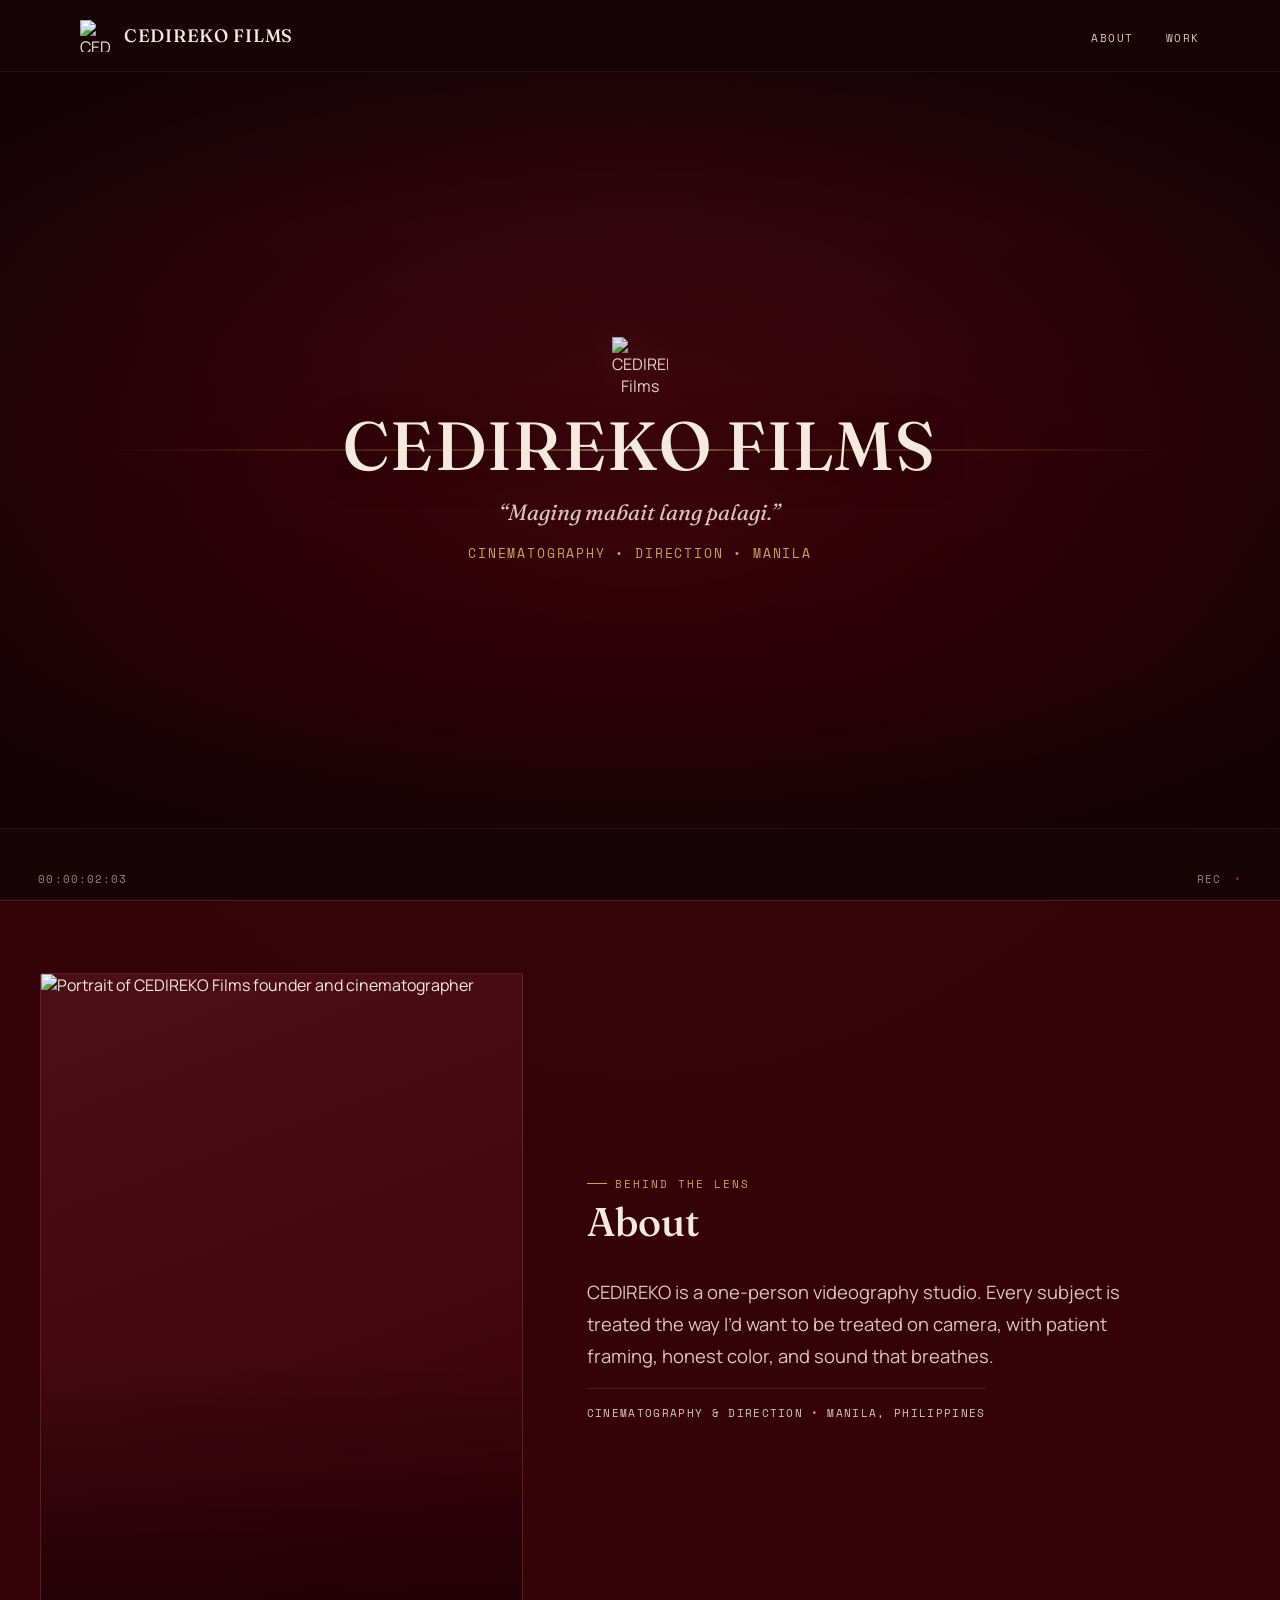
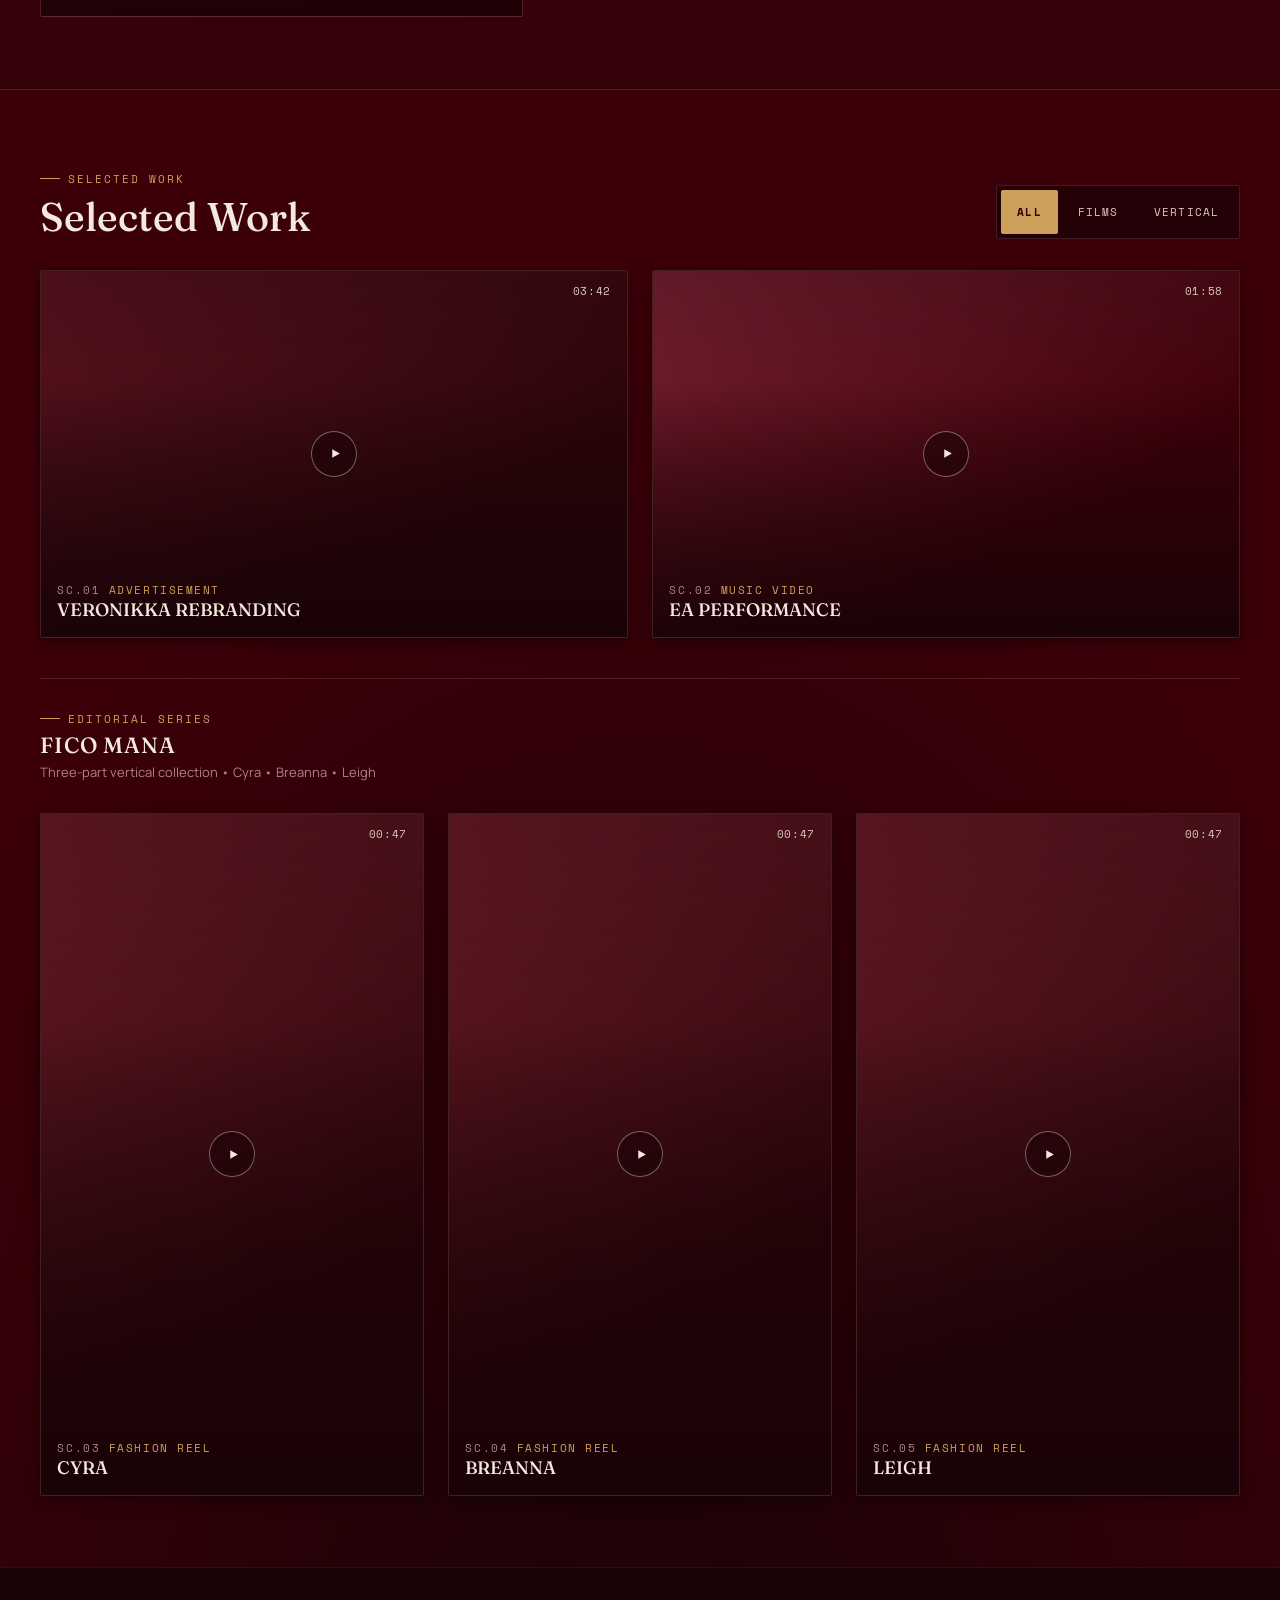
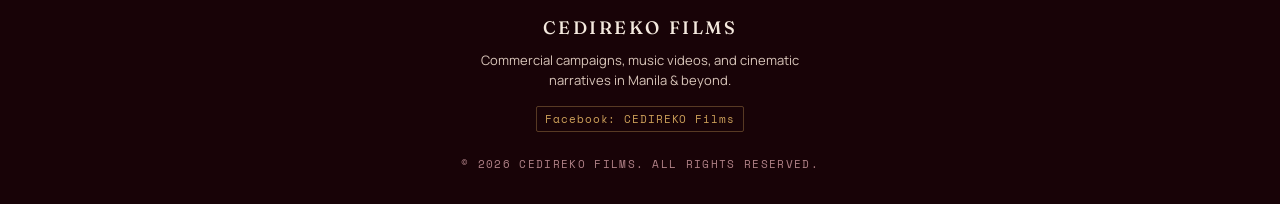
==== commit 553d4270: "Revert "feat: data-driven reel, services and contact sections, copy pass" This reverts commit 72f715" ====
--- a/index.html
+++ b/index.html
@@ -3,25 +3,28 @@
 <head>
 <meta charset="UTF-8">
 <meta name="viewport" content="width=device-width, initial-scale=1.0">
-<title>CEDIREKO Films | Videographer in Manila, Philippines</title>
-<meta name="description" content="One-person video studio in Manila shooting brand ads, music videos and vertical fashion reels.">
+<title>CEDIREKO Films — Videographer in Manila, Philippines</title>
+<meta name="description" content="CEDIREKO Films is a videography studio in Manila, Philippines, crafting cinematic narratives, commercial campaigns, and vertical films.">
 <link rel="canonical" href="https://eysiarw.github.io/Cedireko-Films/">
 
 <meta name="theme-color" content="#3C0008">
 
+<!-- Open Graph / Facebook -->
 <meta property="og:type" content="website">
-<meta property="og:title" content="CEDIREKO Films | Videographer in Manila, Philippines">
-<meta property="og:description" content="One-person video studio in Manila shooting brand ads, music videos and vertical fashion reels.">
+<meta property="og:title" content="CEDIREKO Films — Videographer in Manila, Philippines">
+<meta property="og:description" content="CEDIREKO Films is a videography studio in Manila, Philippines, crafting cinematic narratives, commercial campaigns, and vertical films.">
 <meta property="og:image" content="https://eysiarw.github.io/Cedireko-Films/assets/og-cover.jpg">
 <meta property="og:image:width" content="1200">
 <meta property="og:image:height" content="630">
 <meta property="og:url" content="https://eysiarw.github.io/Cedireko-Films/">
 
+<!-- Twitter Card -->
 <meta name="twitter:card" content="summary_large_image">
-<meta name="twitter:title" content="CEDIREKO Films | Videographer in Manila, Philippines">
-<meta name="twitter:description" content="One-person video studio in Manila shooting brand ads, music videos and vertical fashion reels.">
+<meta name="twitter:title" content="CEDIREKO Films — Videographer in Manila, Philippines">
+<meta name="twitter:description" content="CEDIREKO Films is a videography studio in Manila, Philippines, crafting cinematic narratives, commercial campaigns, and vertical films.">
 <meta name="twitter:image" content="https://eysiarw.github.io/Cedireko-Films/assets/og-cover.jpg">
 
+<!-- Structured Data (JSON-LD) -->
 <script type="application/ld+json">
 {
   "@context": "https://schema.org",
@@ -49,65 +52,89 @@
 </head>
 <body>
 
-  <!-- The wordmark enters with a vertical smear; script.js drops the filter once it lands so text stays crisp. -->
-  <svg class="sr-only" aria-hidden="true" focusable="false">
+  <!-- Bang Motion: Directional Motion Blur Optical Filters -->
+  <svg class="sr-only" aria-hidden="true" style="position: absolute; width: 0; height: 0; pointer-events: none;">
     <defs>
       <filter id="motion-blur-vert" x="-50%" y="-70%" width="200%" height="240%">
         <feGaussianBlur in="SourceGraphic" stdDeviation="0 14" />
       </filter>
+      <filter id="motion-blur-horiz" x="-70%" y="-50%" width="240%" height="200%">
+        <feGaussianBlur in="SourceGraphic" stdDeviation="20 0" />
+      </filter>
     </defs>
   </svg>
 
+  <!-- Skip link for keyboard accessibility (WCAG 2.4.1) -->
   <a href="#main-content" class="skip-link">Skip to main content</a>
 
+  <!-- Subtle analog film grain texture -->
   <div class="grain" aria-hidden="true"></div>
 
+  <!-- SITE HEADER: Dual-state fixed translucent header -->
   <header class="site-header" id="site-header">
     <div class="site-header__container">
-      <a href="#hero" class="site-header__brand" aria-label="CEDIREKO Films, back to top">
-        <img src="assets/CEDIREKO PNG.png" alt="" class="site-header__logo" width="32" height="32" decoding="async">
+      
+      <!-- Studio Brand & Logo Link -->
+      <a href="#hero" class="site-header__brand" aria-label="CEDIREKO FILMS — Back to top">
+        <img src="assets/CEDIREKO PNG.png" alt="CEDIREKO Films logo mark" class="site-header__logo" width="32" height="32" decoding="async">
         <span class="site-header__brand-text wordmark">CEDIREKO FILMS</span>
       </a>
 
-      <nav class="site-header__nav" aria-label="Primary">
+      <!-- Desktop Navigation Links -->
+      <nav class="site-header__nav" aria-label="Primary navigation">
         <ul class="site-header__nav-list">
-          <li><a href="#reel" class="site-header__nav-link">Work</a></li>
-          <li><a href="#services" class="site-header__nav-link">Services</a></li>
-          <li><a href="#about" class="site-header__nav-link">About</a></li>
-          <li><a href="#contact" class="site-header__nav-link site-header__nav-link--inquire">Inquire</a></li>
+          <li class="site-header__nav-item">
+            <a href="#about" class="site-header__nav-link">About</a>
+          </li>
+          <li class="site-header__nav-item">
+            <a href="#reel" class="site-header__nav-link">Work</a>
+          </li>
         </ul>
       </nav>
 
-      <button type="button"
-              class="site-header__burger"
-              id="mobile-nav-toggle"
-              aria-controls="mobile-nav"
-              aria-expanded="false"
-              aria-label="Open navigation menu">
+      <!-- Mobile Hamburger Toggle Button -->
+      <button type="button" 
+              class="site-header__burger" 
+              id="mobile-nav-toggle" 
+              aria-controls="mobile-nav" 
+              aria-expanded="false" 
+              aria-label="Toggle navigation menu">
         <span class="burger-box" aria-hidden="true">
           <span class="burger-line"></span>
           <span class="burger-line"></span>
           <span class="burger-line"></span>
         </span>
       </button>
-    </div>
-
-    <div class="mobile-nav" id="mobile-nav" inert>
+
+    </div>
+
+    <!-- Mobile Navigation Drawer Overlay -->
+    <div class="mobile-nav" id="mobile-nav" aria-label="Mobile navigation" inert>
       <div class="mobile-nav__backdrop" aria-hidden="true"></div>
-      <nav class="mobile-nav__panel" aria-label="Mobile" tabindex="-1">
+      <nav class="mobile-nav__panel" aria-label="Mobile navigation menu" tabindex="-1">
         <div class="mobile-nav__header">
-          <button type="button" class="mobile-nav__close" id="mobile-nav-close" aria-label="Close navigation menu">
+          <button type="button" 
+                  class="mobile-nav__close" 
+                  id="mobile-nav-close" 
+                  aria-label="Close navigation menu">
             <svg aria-hidden="true" width="20" height="20" viewBox="0 0 24 24" fill="none" stroke="currentColor" stroke-width="2" stroke-linecap="round">
               <line x1="18" y1="6" x2="6" y2="18"></line>
               <line x1="6" y1="6" x2="18" y2="18"></line>
             </svg>
           </button>
         </div>
+
         <ul class="mobile-nav__list">
-          <li class="mobile-nav__item"><a href="#reel" class="mobile-nav__link"><span class="mobile-nav__label">Work</span></a></li>
-          <li class="mobile-nav__item"><a href="#services" class="mobile-nav__link"><span class="mobile-nav__label">Services</span></a></li>
-          <li class="mobile-nav__item"><a href="#about" class="mobile-nav__link"><span class="mobile-nav__label">About</span></a></li>
-          <li class="mobile-nav__item mobile-nav__item--inquire"><a href="#contact" class="mobile-nav__link"><span class="mobile-nav__label">Inquire</span></a></li>
+          <li class="mobile-nav__item">
+            <a href="#about" class="mobile-nav__link">
+              <span class="mobile-nav__label">About</span>
+            </a>
+          </li>
+          <li class="mobile-nav__item">
+            <a href="#reel" class="mobile-nav__link">
+              <span class="mobile-nav__label">Work</span>
+            </a>
+          </li>
         </ul>
       </nav>
     </div>
@@ -115,193 +142,184 @@
 
 <main id="main-content" tabindex="-1">
 
+  <!-- HERO: Cinematic Showcase -->
   <section class="hero" id="hero" aria-labelledby="hero-title">
+    <!-- Ambient looping cinematic video background -->
     <div class="hero__video-bg" aria-hidden="true">
-      <video class="hero__video-media" autoplay muted loop playsinline preload="metadata" poster="assets/posters/ea.jpg" disablepictureinpicture>
-        <source src="projects/hero-loop.webm" type="video/webm">
-        <source src="projects/hero-loop.mp4" type="video/mp4">
-        <!-- Stopgap until the hero-loop files are encoded: the browser only reaches this after both above 404. Delete it then. -->
+      <video class="hero__video-media" autoplay muted loop playsinline preload="metadata" poster="assets/posters/ea.jpg">
         <source src="projects/EA_FINALCUT.mp4" type="video/mp4">
       </video>
       <div class="hero__video-overlay"></div>
-      <div class="hero__flare-streak"></div>
-    </div>
-
+      <div class="hero__flare-streak" aria-hidden="true"></div>
+    </div>
+
+    <!-- Letterbox cinema framing bars -->
     <div class="letterbox top" aria-hidden="true"></div>
     <div class="letterbox bottom" aria-hidden="true"></div>
 
-    <div class="hero__viewfinder" aria-hidden="true">
-      <span class="hero-tc tl">SC.00 / TK 1</span>
+    <!-- Viewfinder camera telemetry overlay -->
+    <div class="hero__viewfinder hero-viewfinder" aria-hidden="true">
       <span class="hero-tc bl" id="hero-live-timecode">00:00:00:00</span>
-      <span class="hero-tc br">REC <span class="tally-dot">&bull;</span></span>
-    </div>
-
-    <div class="hero-inner">
+      <span class="hero-tc br">REC <span class="tally-dot" aria-hidden="true">&bull;</span></span>
+    </div>
+
+    <!-- Central Hero Staging: Clear 3-Tier Visual Hierarchy -->
+    <div class="hero-inner hero__inner">
+      <div class="logo-mark hero__logo">
+        <img src="assets/CEDIREKO PNG.png" 
+             alt="CEDIREKO Films studio logo" 
+             class="hero__logo-img" 
+             width="64" 
+             height="64" 
+             fetchpriority="high" 
+             decoding="async">
+      </div>
       <h1 id="hero-title" class="studio-name hero__title wordmark">
         <span class="kinetic-wordmark">CEDIREKO FILMS</span>
       </h1>
-      <p class="hero__pitch">Commercial campaigns, music videos, and vertical films in Manila &amp; beyond.</p>
-      <p class="tagline hero__tagline" lang="tl">&ldquo;Maging mabait lang palagi.&rdquo;</p>
-      <a href="#contact" class="hero__cta">Start a project</a>
+      <div class="hero__tagline-group">
+        <p class="tagline hero__tagline">&ldquo;Maging mabait lang palagi.&rdquo;</p>
+      </div>
+      <p class="hero__descriptor">Cinematography &bull; Direction &bull; Manila</p>
     </div>
   </section>
 
+  <!-- ABOUT -->
+  <section class="about" id="about" aria-labelledby="about-title">
+    <div class="section-container">
+      <div class="about-grid reveal">
+        <div class="about-frame">
+          <picture>
+            <source srcset="assets/founder-portrait.webp" type="image/webp">
+            <img class="about-placeholder-img" src="assets/founder-portrait.jpg" alt="Portrait of CEDIREKO Films founder and cinematographer" width="400" height="500" loading="lazy" decoding="async">
+          </picture>
+        </div>
+        <div class="about-text">
+          <div class="section-head">
+            <span class="eyebrow">Behind the lens</span>
+            <h2 id="about-title" class="section-title">About</h2>
+          </div>
+          <p class="about-bio">CEDIREKO is a one-person videography studio. Every subject is treated the way I&rsquo;d want to be treated on camera, with patient framing, honest color, and sound that breathes.</p>
+          <div class="about-credits">
+            <span class="about-credits-item">Cinematography &amp; Direction</span>
+            <span class="about-credits-dot" aria-hidden="true">&bull;</span>
+            <span class="about-credits-item">Manila, Philippines</span>
+          </div>
+        </div>
+      </div>
+    </div>
+  </section>
+
+  <!-- SELECTED WORK -->
   <section class="reel" id="reel" aria-labelledby="reel-title">
     <div class="section-container">
-      <div class="section-head reel-head">
+      <div class="section-head reel-head reveal">
         <div>
-          <p class="eyebrow">Reel</p>
-          <h2 id="reel-title" class="section-title">Selected work</h2>
-        </div>
-        <div class="reel-toggle" role="tablist" aria-label="Filter by frame">
+          <span class="eyebrow">Selected work</span>
+          <h2 id="reel-title" class="section-title">Selected Work</h2>
+        </div>
+        <div class="reel-toggle" role="tablist" aria-label="Reel orientation">
           <button type="button" class="reel-toggle-btn is-active" data-view="all" role="tab" aria-selected="true" id="tab-all" aria-controls="reel-grid">All</button>
           <button type="button" class="reel-toggle-btn" data-view="landscape" role="tab" aria-selected="false" id="tab-films" aria-controls="reel-grid">Films</button>
           <button type="button" class="reel-toggle-btn" data-view="portrait" role="tab" aria-selected="false" id="tab-vertical" aria-controls="reel-grid">Vertical</button>
         </div>
       </div>
 
-      <!-- Filled by renderReel() in script.js from the FILMS array. -->
-      <div class="reel-grid" id="reel-grid" data-view="all" role="tabpanel" aria-labelledby="tab-all"></div>
-
-      <noscript>
-        <ul class="reel-noscript">
-          <li><a href="projects/VERONIKKA_REVISED_3.mp4">Veronikka rebranding (MP4)</a></li>
-          <li><a href="projects/EA_FINALCUT.mp4">EA performance (MP4)</a></li>
-          <li><a href="projects/FICOMANA_CYRA_2_1.mp4">Fico Mana: Cyra (MP4)</a></li>
-          <li><a href="projects/BREANNA_1.mp4">Fico Mana: Breanna (MP4)</a></li>
-          <li><a href="projects/FICOMANA_LEIGH_web.mp4">Fico Mana: Leigh (MP4)</a></li>
-        </ul>
-      </noscript>
+      <!-- Reel Grid: Responsive showcase with structured metadata -->
+      <div class="reel-grid reveal-stagger" id="reel-grid" data-view="all" role="tabpanel" aria-labelledby="tab-all">
+
+        <!-- Project 01: Veronikka Rebranding -->
+        <div class="reel-card stagger-item" data-orientation="landscape" data-scene="SC.01" data-seek-time="1.0" tabindex="0" role="button" aria-label="Play Veronikka Rebranding (Advertisement)">
+          <div class="reel-thumb" style="background:linear-gradient(150deg,#5c1420,#2a0509 70%);"></div>
+          <video class="reel-video" data-src="projects/VERONIKKA_REVISED_3.mp4" poster="assets/posters/veronikka.jpg" muted loop playsinline preload="metadata"></video>
+          <div class="reel-tc"><span>03:42</span></div>
+          <div class="play-ring" aria-hidden="true"><svg viewBox="0 0 24 24" aria-hidden="true"><path d="M6 4l14 8-14 8V4z"/></svg></div>
+          <div class="reel-meta">
+            <div class="reel-meta-eyebrow">
+              <span class="reel-scene" aria-hidden="true">SC.01</span>
+              <span class="reel-cat">ADVERTISEMENT</span>
+            </div>
+            <h3 class="reel-title">VERONIKKA REBRANDING</h3>
+          </div>
+        </div>
+
+        <!-- Project 02: EA Performance -->
+        <div class="reel-card stagger-item" data-orientation="landscape" data-scene="SC.02" data-seek-time="2.0" tabindex="0" role="button" aria-label="Play EA Performance (Music Video)">
+          <div class="reel-thumb" style="background:linear-gradient(150deg,#7a2233,#3c0008 70%);"></div>
+          <video class="reel-video" data-src="projects/EA_FINALCUT.mp4" poster="assets/posters/ea.jpg" muted loop playsinline preload="metadata"></video>
+          <div class="reel-tc"><span>01:58</span></div>
+          <div class="play-ring" aria-hidden="true"><svg viewBox="0 0 24 24" aria-hidden="true"><path d="M6 4l14 8-14 8V4z"/></svg></div>
+          <div class="reel-meta">
+            <div class="reel-meta-eyebrow">
+              <span class="reel-scene" aria-hidden="true">SC.02</span>
+              <span class="reel-cat">MUSIC VIDEO</span>
+            </div>
+            <h3 class="reel-title">EA PERFORMANCE</h3>
+          </div>
+        </div>
+
+        <!-- FICO MANA Series Header: Clean group label without bracket noise -->
+        <div class="reel-series-header" data-series="ficomana">
+          <div class="reel-series-header__inner">
+            <span class="eyebrow">Editorial Series</span>
+            <h3 class="reel-series-title">FICO MANA</h3>
+            <p class="reel-series-desc">Three-part vertical collection &bull; Cyra &bull; Breanna &bull; Leigh</p>
+          </div>
+        </div>
+
+        <!-- Project 03: FICO MANA — Cyra -->
+        <div class="reel-card stagger-item" data-orientation="portrait" data-series="ficomana" data-scene="SC.03" data-seek-time="1.5" tabindex="0" role="button" aria-label="Play Fico Mana Cyra (Vertical Series Pt. 1)">
+          <div class="reel-thumb" style="background:linear-gradient(150deg,#6b1c28,#2a0509 70%);"></div>
+          <video class="reel-video" data-src="projects/FICOMANA_CYRA_2_1.mp4" poster="assets/posters/ficomana_cyra.jpg" muted loop playsinline preload="metadata"></video>
+          <div class="reel-tc"><span>00:47</span></div>
+          <div class="play-ring" aria-hidden="true"><svg viewBox="0 0 24 24" aria-hidden="true"><path d="M6 4l14 8-14 8V4z"/></svg></div>
+          <div class="reel-meta">
+            <div class="reel-meta-eyebrow">
+              <span class="reel-scene" aria-hidden="true">SC.03</span>
+              <span class="reel-cat">FASHION REEL</span>
+            </div>
+            <h3 class="reel-title">CYRA</h3>
+          </div>
+        </div>
+
+        <!-- Project 04: FICO MANA — Breanna -->
+        <div class="reel-card stagger-item" data-orientation="portrait" data-series="ficomana" data-scene="SC.04" data-seek-time="1.5" tabindex="0" role="button" aria-label="Play Fico Mana Breanna (Vertical Series Pt. 2)">
+          <div class="reel-thumb" style="background:linear-gradient(150deg,#6b1c28,#2a0509 70%);"></div>
+          <video class="reel-video" data-src="projects/BREANNA_1.mp4" poster="assets/posters/ficomana_breanna.jpg" muted loop playsinline preload="metadata"></video>
+          <div class="reel-tc"><span>00:47</span></div>
+          <div class="play-ring" aria-hidden="true"><svg viewBox="0 0 24 24" aria-hidden="true"><path d="M6 4l14 8-14 8V4z"/></svg></div>
+          <div class="reel-meta">
+            <div class="reel-meta-eyebrow">
+              <span class="reel-scene" aria-hidden="true">SC.04</span>
+              <span class="reel-cat">FASHION REEL</span>
+            </div>
+            <h3 class="reel-title">BREANNA</h3>
+          </div>
+        </div>
+
+        <!-- Project 05: FICO MANA — Leigh -->
+        <div class="reel-card stagger-item" data-orientation="portrait" data-series="ficomana" data-scene="SC.05" data-seek-time="1.5" tabindex="0" role="button" aria-label="Play Fico Mana Leigh (Vertical Series Pt. 3)">
+          <div class="reel-thumb" style="background:linear-gradient(150deg,#6b1c28,#2a0509 70%);"></div>
+          <video class="reel-video" data-src="projects/FICOMANA_LEIGH_web.mp4" poster="assets/posters/ficomana_leigh.jpg" muted loop playsinline preload="metadata"></video>
+          <div class="reel-tc"><span>00:47</span></div>
+          <div class="play-ring" aria-hidden="true"><svg viewBox="0 0 24 24" aria-hidden="true"><path d="M6 4l14 8-14 8V4z"/></svg></div>
+          <div class="reel-meta">
+            <div class="reel-meta-eyebrow">
+              <span class="reel-scene" aria-hidden="true">SC.05</span>
+              <span class="reel-cat">FASHION REEL</span>
+            </div>
+            <h3 class="reel-title">LEIGH</h3>
+          </div>
+        </div>
+
+      </div>
     </div>
   </section>
 
-  <section class="services" id="services" aria-labelledby="services-title">
-    <div class="section-container">
-      <div class="section-head">
-        <p class="eyebrow">Shot list</p>
-        <h2 id="services-title" class="section-title">What people hire me for</h2>
-      </div>
-
-      <ol class="shot-log">
-        <li class="shot">
-          <span class="shot__sc" aria-hidden="true">SC.10</span>
-          <h3 class="shot__name">Brand ads</h3>
-          <!-- EDIT -->
-          <p class="shot__note">Spots for a product or a launch. Usually one shoot day, then cut down to whatever lengths the ads need.</p>
-          <dl class="shot__fields">
-            <div><dt>Delivers</dt><dd>16:9 master + 9:16 cutdowns</dd></div>
-            <!-- EDIT -->
-            <div><dt>Turnaround</dt><dd>About 2 weeks</dd></div>
-          </dl>
-        </li>
-        <li class="shot">
-          <span class="shot__sc" aria-hidden="true">SC.20</span>
-          <h3 class="shot__name">Music videos</h3>
-          <!-- EDIT -->
-          <p class="shot__note">Performance, narrative, or a bit of both. Bring a treatment, or we write one together over coffee.</p>
-          <dl class="shot__fields">
-            <div><dt>Delivers</dt><dd>16:9 master</dd></div>
-            <div><dt>See</dt><dd>EA performance, above</dd></div>
-          </dl>
-        </li>
-        <li class="shot">
-          <span class="shot__sc" aria-hidden="true">SC.30</span>
-          <h3 class="shot__name">Fashion &amp; editorial reels</h3>
-          <!-- EDIT -->
-          <p class="shot__note">Lookbook and campaign reels for labels and stylists. The Fico Mana series is this.</p>
-          <dl class="shot__fields">
-            <div><dt>Delivers</dt><dd>One 9:16 reel per look</dd></div>
-            <!-- EDIT -->
-            <div><dt>Good for</dt><dd>Drops, lookbooks, campaign teasers</dd></div>
-          </dl>
-        </li>
-        <li class="shot">
-          <span class="shot__sc" aria-hidden="true">SC.40</span>
-          <h3 class="shot__name">Vertical content</h3>
-          <!-- EDIT -->
-          <p class="shot__note">Reels and TikToks framed vertical on set. Nothing cropped out of a wide shot later.</p>
-          <dl class="shot__fields">
-            <!-- EDIT -->
-            <div><dt>Turnaround</dt><dd>A few days</dd></div>
-          </dl>
-        </li>
-      </ol>
-    </div>
-  </section>
-
-  <section class="about" id="about" aria-labelledby="about-title">
-    <div class="section-container about-grid">
-      <picture class="about-frame">
-        <source srcset="assets/founder-portrait.webp" type="image/webp">
-        <img class="about-placeholder-img" src="assets/founder-portrait.jpg" alt="Portrait of the founder of CEDIREKO Films" width="400" height="500" loading="lazy" decoding="async">
-      </picture>
-      <div class="about-text">
-        <div class="section-head">
-          <p class="eyebrow">About</p>
-          <h2 id="about-title" class="section-title">The crew is one person.</h2>
-        </div>
-        <p class="about-bio">I direct and shoot everything myself, so whoever you message is whoever shows up on set. I try to treat the people in front of the lens the way I&rsquo;d want to be treated on camera. That&rsquo;s all the motto up top means.</p>
-        <p class="about-credits">DP / Director <span aria-hidden="true">&middot;</span> Based in Manila</p>
-      </div>
-    </div>
-  </section>
-
-  <section class="call-sheet" id="contact" aria-labelledby="contact-title">
-    <div class="section-container call-sheet__inner">
-      <div class="call-sheet__body">
-        <div class="section-head">
-          <p class="eyebrow">Call sheet</p>
-          <h2 id="contact-title" class="section-title">Booking a shoot</h2>
-        </div>
-        <!-- EDIT -->
-        <p class="call-sheet__note">Send the date and what it&rsquo;s for. A rough budget helps. Messenger gets the fastest reply, pero email is fine kung may attachments.</p>
-
-        <dl class="call-sheet__rows">
-          <div class="call-sheet__row">
-            <dt>Email</dt>
-            <dd><a href="mailto:hello@example.com?subject=Project%20Inquiry">hello@example.com</a></dd>
-          </div>
-          <div class="call-sheet__row">
-            <dt>Messenger</dt>
-            <dd><a href="https://m.me/USERNAME" target="_blank" rel="noopener">m.me/USERNAME</a></dd>
-          </div>
-          <div class="call-sheet__row">
-            <dt>Instagram</dt>
-            <dd><a href="https://www.instagram.com/USERNAME/" target="_blank" rel="noopener">@USERNAME</a></dd>
-          </div>
-          <div class="call-sheet__row">
-            <dt>TikTok</dt>
-            <dd><a href="https://www.tiktok.com/@USERNAME" target="_blank" rel="noopener">@USERNAME</a></dd>
-          </div>
-          <div class="call-sheet__row">
-            <dt>Facebook</dt>
-            <dd><a href="https://www.facebook.com/profile.php?id=100091618767684" target="_blank" rel="noopener">CEDIREKO Films</a></dd>
-          </div>
-          <div class="call-sheet__row">
-            <dt>Base</dt>
-            <!-- EDIT -->
-            <dd>Manila. Will travel for the right shoot.</dd>
-          </div>
-        </dl>
-      </div>
-
-      <div class="slate" aria-hidden="true">
-        <div class="slate__sticks"></div>
-        <div class="slate__board">
-          <span class="slate__cell slate__cell--wide"><b>Prod.</b> Your project</span>
-          <span class="slate__cell"><b>Roll</b> 01</span>
-          <span class="slate__cell"><b>Scene</b> 07</span>
-          <span class="slate__cell"><b>Take</b> 1</span>
-          <span class="slate__cell slate__cell--wide"><b>Dir.</b> CEDIREKO</span>
-          <span class="slate__cell slate__cell--wide"><b>Date</b> TBD</span>
-        </div>
-      </div>
-    </div>
-  </section>
-
 </main>
 
-  <dialog id="video-modal" class="video-modal" aria-labelledby="modal-title" data-orientation="landscape">
+  <!-- NATIVE VIDEO MODAL PLAYER -->
+  <dialog id="video-modal" class="video-modal" aria-labelledby="modal-title" aria-modal="true">
     <div class="modal-dialog-content modal-inner">
       <button type="button" class="modal-close" aria-label="Close video player">
         <svg width="20" height="20" viewBox="0 0 24 24" fill="none" stroke="currentColor" stroke-width="2" aria-hidden="true">
@@ -309,49 +327,50 @@
         </svg>
       </button>
       <div class="modal-video-container">
-        <video id="modal-video" controls playsinline preload="none">
-          <track kind="captions" srclang="en" label="English" id="modal-captions">
-          <a class="video-fallback" id="modal-fallback" href="projects/VERONIKKA_REVISED_3.mp4">This browser won&rsquo;t play it inline. Open the MP4 instead.</a>
+        <video id="modal-video" controls playsinline preload="metadata" poster="assets/posters/veronikka.jpg">
+          <source src="projects/VERONIKKA_REVISED_3.mp4" type="video/mp4">
+          Your browser does not support native video playback.
         </video>
       </div>
       <div class="modal-info">
         <div class="modal-meta-left">
-          <p class="modal-meta-eyebrow">
+          <div class="modal-meta-eyebrow">
             <span class="modal-scene" id="modal-scene">SC.01</span>
-            <span class="modal-cat" id="modal-cat"></span>
-            <span class="modal-tc" id="modal-tc"></span>
-          </p>
-          <h2 class="modal-title" id="modal-title"></h2>
-          <dl class="modal-credits">
-            <div><dt>Client</dt><dd id="modal-client"></dd></div>
-            <div><dt>Role</dt><dd id="modal-role"></dd></div>
-          </dl>
-          <p class="modal-brief" id="modal-brief"></p>
-        </div>
-
-        <div class="modal-transport">
-          <button type="button" class="modal-nav-btn modal-prev" id="modal-prev-btn" aria-label="Previous film" aria-keyshortcuts="ArrowLeft">
+            <span class="modal-cat" id="modal-cat">ADVERTISEMENT</span>
+          </div>
+          <h3 class="modal-title" id="modal-title">VERONIKKA REBRANDING</h3>
+          <span class="modal-tc" id="modal-tc">03:42</span>
+          <div class="modal-specs" id="modal-specs"></div>
+        </div>
+
+        <!-- Cinema Viewer Transport: Prev / Next Navigation -->
+        <div class="modal-transport" aria-label="Reel transport controls">
+          <button type="button" class="modal-nav-btn modal-prev" id="modal-prev-btn" aria-label="Previous project (Left Arrow)">
             <svg width="18" height="18" viewBox="0 0 24 24" fill="none" stroke="currentColor" stroke-width="2" stroke-linecap="round" stroke-linejoin="round" aria-hidden="true">
               <polyline points="15 18 9 12 15 6"></polyline>
             </svg>
-            <span class="modal-nav-text" aria-hidden="true">PREV</span>
+            <span class="modal-nav-text">PREV</span>
           </button>
-          <button type="button" class="modal-nav-btn modal-next" id="modal-next-btn" aria-label="Next film" aria-keyshortcuts="ArrowRight">
-            <span class="modal-nav-text" aria-hidden="true">NEXT</span>
+          <button type="button" class="modal-nav-btn modal-next" id="modal-next-btn" aria-label="Next project (Right Arrow)">
+            <span class="modal-nav-text">NEXT</span>
             <svg width="18" height="18" viewBox="0 0 24 24" fill="none" stroke="currentColor" stroke-width="2" stroke-linecap="round" stroke-linejoin="round" aria-hidden="true">
               <polyline points="9 18 15 12 9 6"></polyline>
             </svg>
           </button>
         </div>
       </div>
-      <p class="sr-only" id="modal-announcer" aria-live="polite"></p>
     </div>
   </dialog>
 
-<footer class="site-footer">
+<!-- SITE FOOTER -->
+<footer class="site-footer" id="contact">
   <div class="footer-inner">
     <span class="footer-brand wordmark">CEDIREKO FILMS</span>
-    <p class="footer-copyright">&copy; 2026 CEDIREKO FILMS <span aria-hidden="true">/</span> End of roll</p>
+    <p class="footer-inquiry-note">Commercial campaigns, music videos, and cinematic narratives in Manila &amp; beyond.</p>
+    <div class="footer-contact">
+      <a href="https://www.facebook.com/profile.php?id=100091618767684" target="_blank" rel="noopener noreferrer" class="footer-contact-link" aria-label="CEDIREKO Films on Facebook (opens in new tab)">Facebook: CEDIREKO Films</a>
+    </div>
+    <p class="footer-copyright">&copy; 2026 CEDIREKO FILMS. ALL RIGHTS RESERVED.</p>
   </div>
 </footer>
 
--- a/style.css
+++ b/style.css
@@ -1,6 +1,9 @@
-/* CEDIREKO FILMS
-   Maroon canvas (#3C0008), bone text, one ember accent. Contrast ratios for
-   every text color are in README.md; check there before adding a new one. */
+/* ==========================================================================
+   CEDIREKO FILMS — DESIGN SYSTEM & CONSOLIDATED STYLESHEET
+   Studio: Manila Videography Studio (Cinematography & Direction)
+   Architecture: Unified CSS Custom Properties & Semantic Token System
+   Palette: Darkroom Burgundy Canvas (#3C0008), Bone (#F4E9DE), Ember Gold (#CDA05A)
+   ========================================================================== */
 
 :root {
   --space-1: 0.25rem;
@@ -17,13 +20,17 @@
   --font-sans: 'Manrope', -apple-system, BlinkMacSystemFont, 'Segoe UI', Roboto, sans-serif;
   --font-mono: 'Space Mono', 'SF Mono', Consolas, monospace;
 
+  --font-family-display: var(--font-display);
+  --font-family-sans: var(--font-sans);
+  --font-family-mono: var(--font-mono);
+
   --text-xs: 0.6875rem;
   --text-sm: 0.8125rem;
   --text-base: 1rem;
   --text-lg: 1.125rem;
   --text-xl: 1.375rem;
-  --text-2xl: clamp(1.85rem, 4vw, 2.75rem);
-  --text-hero: clamp(3rem, 9vw, 6.25rem);
+  --text-2xl: clamp(1.85rem, 4vw, 2.5rem);
+  --text-hero: clamp(2.5rem, 7vw, 4.25rem);
 
   --void: #3C0008;
   --wine: #4C0F19;
@@ -33,20 +40,51 @@
   --bone-dim: #D9C6BA;
   --ash-rose: #B08187;
   --ember: #CDA05A;
+  --ember-bright: #E2B66E;
   --line: rgba(244, 233, 222, 0.12);
-  --line-strong: rgba(205, 160, 90, 0.45);
+  --line-strong: rgba(205, 160, 90, 0.35);
+
+  --color-bg-primary: var(--void);
+  --color-bg-surface: var(--wine-deep);
+  --color-bg-elevated: var(--wine);
+  --color-bg-frame: var(--frame);
+  --color-bg-overlay: rgba(24, 3, 7, 0.92);
+  --color-text-primary: var(--bone);
+  --color-text-secondary: var(--bone-dim);
+  --color-text-muted: var(--ash-rose);
+  --color-accent: var(--ember);
+  --color-border: var(--line);
+  --color-border-subtle: var(--line);
+  --color-border-accent: var(--line-strong);
 
   --radius: 2px;
+  --radius-xs: 2px;
+  --radius-sm: 2px;
+  --radius-md: 2px;
+  --radius-full: 2px;
+
+  --border-subtle: 1px solid var(--color-border);
+  --border-accent: 1px solid var(--color-border-accent);
+  --shadow-elevation: 0 16px 40px -8px rgba(0, 0, 0, 0.65);
 
   --container-max-width: 1200px;
-  --section-padding-y: clamp(4.5rem, 10vh, 7rem);
+  --container-narrow: 840px;
+  --section-padding-y: clamp(4.5rem, 8vh, 6.5rem);
   --section-padding-x: clamp(1.25rem, 4vw, 2.5rem);
 
   --header-height: 72px;
   --header-height-scrolled: 64px;
   --header-height-mobile: 60px;
-
-  --letterbox: max(8vh, 40px);
+  --header-blur: 16px;
+  --header-text: var(--color-text-primary);
+  --header-text-hover: var(--color-accent);
+
+  --ease: cubic-bezier(.22, .68, .2, 1);
+  --duration-fast: 0.2s;
+  --duration-normal: 0.35s;
+  --duration-slow: 0.8s;
+  --reveal-duration: var(--duration-slow);
+  --reveal-distance: 24px;
 
   --z-grain: 1;
   --z-content: 2;
@@ -57,6 +95,10 @@
   --z-modal: 1000;
 }
 
+/* ==========================================================================
+   GLOBAL RESET & ACCESSIBILITY BASE
+   ========================================================================== */
+
 *, *::before, *::after {
   margin: 0;
   padding: 0;
@@ -65,10 +107,14 @@
 
 html {
   scroll-behavior: smooth;
+  -webkit-overflow-scrolling: touch;
 }
 
 body {
-  background: var(--void);
+  background:
+    radial-gradient(ellipse 120% 80% at 50% -20%, var(--wine) 0%, transparent 70%),
+    radial-gradient(ellipse 100% 60% at 50% 100%, var(--frame) 0%, transparent 70%),
+    var(--void);
   color: var(--bone);
   font-family: var(--font-sans);
   -webkit-font-smoothing: antialiased;
@@ -82,8 +128,8 @@
   touch-action: none;
 }
 
-section[id] {
-  scroll-margin-top: 64px;
+section[id], footer[id] {
+  scroll-margin-top: 80px;
 }
 
 ::selection {
@@ -91,18 +137,7 @@
   color: var(--wine-deep);
 }
 
-.sr-only {
-  position: absolute;
-  width: 1px;
-  height: 1px;
-  padding: 0;
-  margin: -1px;
-  overflow: hidden;
-  clip: rect(0, 0, 0, 0);
-  white-space: nowrap;
-  border: 0;
-}
-
+/* 35mm Analog Film Grain Texture Overlay */
 .grain {
   position: fixed;
   inset: 0;
@@ -111,6 +146,8 @@
   opacity: 0.04;
   mix-blend-mode: overlay;
   background-image: url("data:image/svg+xml,%3Csvg xmlns='http://www.w3.org/2000/svg' width='120' height='120'%3E%3Cfilter id='n'%3E%3CfeTurbulence type='fractalNoise' baseFrequency='0.9' numOctaves='2' stitchTiles='stitch'/%3E%3C/filter%3E%3Crect width='100%25' height='100%25' filter='url(%23n)'/%3E%3C/svg%3E");
+  transform: translateZ(0);
+  backface-visibility: hidden;
 }
 
 main, footer {
@@ -118,21 +155,36 @@
   z-index: var(--z-content);
 }
 
+/* Shared Wordmark Style */
 .wordmark {
   font-family: var(--font-display);
   font-weight: 500;
+  font-style: normal;
   letter-spacing: 0.02em;
   color: var(--bone);
 }
 
+/* Unified Section Eyebrow Header Pattern */
 .eyebrow {
   font-family: var(--font-mono);
   font-size: var(--text-xs);
   letter-spacing: 0.18em;
   text-transform: uppercase;
   color: var(--ember);
-}
-
+  display: inline-flex;
+  align-items: center;
+  gap: var(--space-2);
+}
+
+.eyebrow::before {
+  content: "";
+  width: 1.25rem;
+  height: 1px;
+  background: var(--ember);
+  display: inline-block;
+}
+
+/* Accessibility Skip Link (WCAG 2.4.1) */
 .skip-link {
   position: fixed;
   top: var(--space-4);
@@ -141,18 +193,20 @@
   padding: var(--space-2) var(--space-4);
   background: var(--wine);
   color: var(--bone);
-  border: 1px solid var(--ember);
+  border: 1px solid var(--color-accent);
+  border-radius: var(--radius);
   font-family: var(--font-mono);
   font-size: var(--text-xs);
   letter-spacing: 0.08em;
   text-decoration: none;
-  transform: translateY(-200%);
+  transform: translateY(calc(-100% - var(--space-4) - 1rem));
+  transition: transform var(--duration-fast) var(--ease);
 }
 
 .skip-link:focus,
 .skip-link:focus-visible {
-  transform: none;
-  outline: 2px solid var(--ember);
+  transform: translateY(0);
+  outline: 2px solid var(--color-accent);
   outline-offset: 2px;
 }
 
@@ -160,24 +214,39 @@
   outline: none;
 }
 
-/* ---------- Header ---------- */
+/* ==========================================================================
+   SITE HEADER & NAVIGATION
+   Fixed dual-state header with backdrop blur and responsive mobile drawer
+   ========================================================================== */
 
 .site-header {
   position: fixed;
   top: 0;
   left: 0;
   right: 0;
+  width: 100%;
   height: var(--header-height);
   z-index: var(--z-header);
   background: transparent;
   border-bottom: 1px solid transparent;
-  transition: background 180ms linear, border-color 180ms linear, height 240ms cubic-bezier(.3, .7, .3, 1);
+  backdrop-filter: blur(0px);
+  -webkit-backdrop-filter: blur(0px);
+  transition:
+    background var(--duration-normal) var(--ease),
+    border-color var(--duration-normal) var(--ease),
+    backdrop-filter var(--duration-normal) var(--ease),
+    -webkit-backdrop-filter var(--duration-normal) var(--ease),
+    height var(--duration-normal) var(--ease),
+    box-shadow var(--duration-normal) var(--ease);
 }
 
 .site-header--scrolled {
   height: var(--header-height-scrolled);
-  background: rgba(24, 3, 7, 0.96);
-  border-bottom-color: var(--line);
+  background: rgba(24, 3, 7, 0.88);
+  border-bottom-color: var(--color-border);
+  backdrop-filter: blur(var(--header-blur));
+  -webkit-backdrop-filter: blur(var(--header-blur));
+  box-shadow: 0 10px 30px -10px rgba(0, 0, 0, 0.5);
 }
 
 .site-header__container {
@@ -191,18 +260,25 @@
   gap: var(--space-4);
 }
 
+/* Studio Brand Link in Header (Single Brand Mark Anchor) */
 .site-header__brand {
   display: inline-flex;
   align-items: center;
   gap: var(--space-3);
   text-decoration: none;
-  color: var(--bone);
+  color: var(--header-text);
   flex-shrink: 0;
+  transition: opacity var(--duration-fast) var(--ease);
+}
+
+.site-header__brand:hover {
+  opacity: 0.85;
 }
 
 .site-header__brand:focus-visible {
-  outline: 2px solid var(--ember);
+  outline: 2px solid var(--color-accent);
   outline-offset: 4px;
+  border-radius: var(--radius);
 }
 
 .site-header__logo {
@@ -213,9 +289,18 @@
 }
 
 .site-header__brand-text {
+  font-family: var(--font-display);
   font-size: var(--text-lg);
+  font-weight: 500;
   letter-spacing: 0.04em;
+  color: var(--color-text-primary);
   line-height: 1;
+}
+
+/* Desktop Navigation */
+.site-header__nav {
+  display: flex;
+  align-items: center;
 }
 
 .site-header__nav-list {
@@ -223,6 +308,8 @@
   align-items: center;
   gap: var(--space-6);
   list-style: none;
+  margin: 0;
+  padding: 0;
 }
 
 .site-header__nav-link {
@@ -230,58 +317,73 @@
   font-size: var(--text-xs);
   letter-spacing: 0.14em;
   text-transform: uppercase;
-  color: var(--bone-dim);
+  color: var(--color-text-secondary);
   text-decoration: none;
   padding: var(--space-2) 0;
-  background: linear-gradient(var(--ember), var(--ember)) no-repeat 0 100% / 0 1px;
-  transition: color 120ms ease-out, background-size 260ms cubic-bezier(.2, .8, .2, 1);
-}
-
-.site-header__nav-link:hover,
+  position: relative;
+  transition: color var(--duration-fast) var(--ease);
+}
+
+.site-header__nav-link::after {
+  content: "";
+  position: absolute;
+  bottom: 0;
+  left: 0;
+  width: 0;
+  height: 1px;
+  background: var(--color-accent);
+  transition: width var(--duration-normal) var(--ease);
+}
+
+.site-header__nav-link:hover {
+  color: var(--color-text-primary);
+}
+
+.site-header__nav-link:hover::after,
+.site-header__nav-link:focus-visible::after {
+  width: 100%;
+}
+
 .site-header__nav-link:focus-visible {
-  color: var(--bone);
-  background-size: 100% 1px;
-}
-
-.site-header__nav-link:focus-visible {
-  outline: 2px solid var(--ember);
+  outline: 2px solid var(--color-accent);
   outline-offset: 4px;
-}
-
-.site-header__nav-link--inquire {
-  color: var(--ember);
-  border: 1px solid var(--ember);
-  padding: var(--space-2) var(--space-4);
-  background: none;
-}
-
-.site-header__nav-link--inquire:hover,
-.site-header__nav-link--inquire:focus-visible {
-  background: var(--ember);
-  color: var(--wine-deep);
-}
-
+  border-radius: var(--radius);
+}
+
+/* Mobile Toggle Hamburger Button (Accessible 44x44px target) */
 .site-header__burger {
   display: none;
   width: 44px;
   height: 44px;
+  padding: 0;
   background: transparent;
-  border: 1px solid var(--line);
+  border: 1px solid var(--color-border);
+  border-radius: var(--radius);
   cursor: pointer;
-  justify-content: center;
-  align-items: center;
-  z-index: calc(var(--z-drawer) + 1);
-}
-
-.site-header__burger:focus-visible {
-  outline: 2px solid var(--ember);
-  outline-offset: 2px;
-}
-
-.burger-box {
-  display: flex;
   flex-direction: column;
   justify-content: center;
+  align-items: center;
+  z-index: calc(var(--z-drawer) + 1);
+  transition:
+    background var(--duration-fast) var(--ease),
+    border-color var(--duration-fast) var(--ease);
+}
+
+.site-header__burger:hover {
+  background: rgba(244, 233, 222, 0.05);
+  border-color: rgba(244, 233, 222, 0.3);
+}
+
+.site-header__burger:focus-visible {
+  outline: 2px solid var(--color-accent);
+  outline-offset: 2px;
+}
+
+.burger-box {
+  display: flex;
+  flex-direction: column;
+  justify-content: center;
+  align-items: center;
   gap: 5px;
   width: 20px;
   height: 20px;
@@ -291,38 +393,50 @@
   display: block;
   width: 20px;
   height: 1.5px;
-  background: var(--bone);
-  transition: transform 220ms cubic-bezier(.5, 0, .2, 1), opacity 90ms linear;
-}
-
+  background: var(--color-text-primary);
+  border-radius: 1px;
+  transition:
+    transform var(--duration-normal) var(--ease),
+    opacity var(--duration-normal) var(--ease);
+}
+
+.site-header__burger.is-active .burger-line:nth-child(1),
 .site-header__burger[aria-expanded="true"] .burger-line:nth-child(1) {
   transform: translateY(6.5px) rotate(45deg);
 }
 
+.site-header__burger.is-active .burger-line:nth-child(2),
 .site-header__burger[aria-expanded="true"] .burger-line:nth-child(2) {
   opacity: 0;
 }
 
+.site-header__burger.is-active .burger-line:nth-child(3),
 .site-header__burger[aria-expanded="true"] .burger-line:nth-child(3) {
   transform: translateY(-6.5px) rotate(-45deg);
 }
 
+/* Mobile Navigation Drawer */
 .mobile-nav {
   display: none;
   position: fixed;
   inset: 0;
+  width: 100%;
+  height: 100vh;
   height: 100dvh;
   z-index: var(--z-drawer);
   pointer-events: none;
   visibility: hidden;
+  transition: visibility var(--duration-normal);
 }
 
 .mobile-nav__backdrop {
   position: absolute;
   inset: 0;
-  background: rgba(10, 1, 3, 0.8);
+  background: rgba(0, 0, 0, 0.7);
   opacity: 0;
-  transition: opacity 200ms linear;
+  backdrop-filter: blur(8px);
+  -webkit-backdrop-filter: blur(8px);
+  transition: opacity var(--duration-normal) var(--ease);
 }
 
 .mobile-nav__panel {
@@ -330,13 +444,16 @@
   top: 0;
   left: 0;
   right: 0;
-  background: var(--frame);
-  border-bottom: 1px solid var(--line);
+  width: 100%;
+  background: rgba(24, 3, 7, 0.98);
+  border-bottom: 1px solid var(--color-border);
+  backdrop-filter: blur(24px);
+  -webkit-backdrop-filter: blur(24px);
   padding: calc(var(--header-height-mobile) + var(--space-4)) var(--space-6) var(--space-7);
   display: flex;
   flex-direction: column;
   transform: translateY(-100%);
-  transition: transform 320ms cubic-bezier(.7, 0, .2, 1);
+  transition: transform var(--duration-normal) var(--ease);
   overflow-y: auto;
   outline: none;
 }
@@ -344,6 +461,7 @@
 .mobile-nav.is-open {
   visibility: visible;
   pointer-events: auto;
+  transition: transform var(--duration-normal) var(--ease), opacity var(--duration-normal) var(--ease);
 }
 
 .mobile-nav.is-open .mobile-nav__backdrop {
@@ -351,11 +469,12 @@
 }
 
 .mobile-nav.is-open .mobile-nav__panel {
-  transform: none;
+  transform: translateY(0);
 }
 
 .mobile-nav__header {
   display: flex;
+  align-items: center;
   justify-content: flex-end;
   margin-bottom: var(--space-5);
 }
@@ -367,18 +486,28 @@
   align-items: center;
   justify-content: center;
   background: transparent;
-  border: 1px solid var(--line);
-  color: var(--bone);
+  border: 1px solid var(--color-border);
+  border-radius: var(--radius);
+  color: var(--color-text-primary);
   cursor: pointer;
+  transition: background var(--duration-fast) var(--ease);
+}
+
+.mobile-nav__close:hover {
+  background: rgba(244, 233, 222, 0.08);
 }
 
 .mobile-nav__close:focus-visible {
-  outline: 2px solid var(--ember);
+  outline: 2px solid var(--color-accent);
   outline-offset: 2px;
 }
 
 .mobile-nav__list {
   list-style: none;
+  margin: 0;
+  padding: 0;
+  display: flex;
+  flex-direction: column;
 }
 
 .mobile-nav__item {
@@ -390,21 +519,28 @@
   align-items: center;
   padding: var(--space-4) 0;
   text-decoration: none;
+  transition: transform var(--duration-fast) var(--ease);
+}
+
+.mobile-nav__link:hover,
+.mobile-nav__link:focus-visible {
+  transform: translateX(6px);
 }
 
 .mobile-nav__label {
   font-family: var(--font-display);
   font-size: clamp(1.6rem, 6vw, 2.2rem);
   font-style: italic;
-  color: var(--bone);
+  color: var(--color-text-primary);
+  transition: color var(--duration-fast) var(--ease);
 }
 
 .mobile-nav__link:hover .mobile-nav__label,
-.mobile-nav__link:focus-visible .mobile-nav__label,
-.mobile-nav__item--inquire .mobile-nav__label {
-  color: var(--ember);
-}
-
+.mobile-nav__link:focus-visible .mobile-nav__label {
+  color: var(--color-accent);
+}
+
+/* Responsive Media Queries for Header & Drawer */
 @media (max-width: 768px) {
   :root {
     --header-height: var(--header-height-mobile);
@@ -434,22 +570,71 @@
   }
 }
 
-/* ---------- Hero ---------- */
+/* ==========================================================================
+   SCROLL REVEAL ANIMATIONS
+   ========================================================================== */
+
+.reveal {
+  opacity: 0;
+  transform: translateY(var(--reveal-distance));
+  will-change: transform, opacity;
+  transition:
+    opacity var(--reveal-duration) cubic-bezier(0.16, 1, 0.3, 1),
+    transform var(--reveal-duration) cubic-bezier(0.16, 1, 0.3, 1);
+}
+
+.reveal.is-visible {
+  opacity: 1;
+  transform: translateY(0);
+}
+
+.reveal-stagger.is-visible .stagger-item {
+  opacity: 1;
+  transform: translateY(0);
+}
+
+.stagger-item {
+  opacity: 0;
+  transform: translateY(var(--reveal-distance));
+  will-change: transform, opacity;
+  transition:
+    opacity var(--reveal-duration) cubic-bezier(0.16, 1, 0.3, 1),
+    transform var(--reveal-duration) cubic-bezier(0.16, 1, 0.3, 1);
+}
+
+.stagger-item:nth-child(1) { transition-delay: 0.05s; }
+.stagger-item:nth-child(2) { transition-delay: 0.12s; }
+.stagger-item:nth-child(3) { transition-delay: 0.20s; }
+.stagger-item:nth-child(4) { transition-delay: 0.28s; }
+.stagger-item:nth-child(5) { transition-delay: 0.36s; }
+
+/* ==========================================================================
+   CINEMATIC HERO SECTION
+   Letterbox scope framing, 3-tier clear visual hierarchy, camera viewfinder HUD
+   ========================================================================== */
 
 .hero {
   position: relative;
   min-height: 100svh;
   display: flex;
   flex-direction: column;
-  justify-content: flex-end;
-  padding: var(--header-height) var(--section-padding-x) calc(var(--letterbox) + clamp(2rem, 7vh, 4.5rem));
-  background: radial-gradient(ellipse 90% 75% at 50% 50%, transparent 45%, rgba(24, 3, 7, 0.7) 100%), var(--void);
+  justify-content: center;
+  align-items: center;
+  text-align: center;
+  padding: var(--section-padding-y) var(--section-padding-x);
+  background:
+    radial-gradient(ellipse 90% 75% at 50% 50%, transparent 45%, rgba(24, 3, 7, 0.7) 100%),
+    radial-gradient(120% 90% at 50% 15%, var(--wine) 0%, var(--void) 65%),
+    var(--void);
   overflow: hidden;
 }
 
+/* Ambient Loop Video Background */
 .hero__video-bg {
   position: absolute;
   inset: 0;
+  width: 100%;
+  height: 100%;
   overflow: hidden;
   pointer-events: none;
   z-index: 1;
@@ -461,62 +646,78 @@
   object-fit: cover;
   opacity: 0.32;
   filter: saturate(0.85) contrast(1.1);
-}
-
-/* Heavier at the bottom-left, where the title sits over the footage. */
+  transform: scale(1.02);
+}
+
 .hero__video-overlay {
   position: absolute;
   inset: 0;
   background:
-    linear-gradient(20deg, rgba(18, 2, 5, 0.92) 0%, rgba(18, 2, 5, 0.4) 55%, rgba(18, 2, 5, 0.2) 100%),
-    linear-gradient(to bottom, rgba(18, 2, 5, 0.6) 0%, transparent 30%);
-}
-
-/* Anamorphic flare: a single horizontal streak, the way a wide lens catches a practical. */
+    radial-gradient(ellipse 90% 75% at 50% 50%, rgba(60, 0, 8, 0.45) 0%, rgba(18, 2, 5, 0.88) 75%),
+    linear-gradient(to bottom, rgba(18, 2, 5, 0.75) 0%, transparent 25%, transparent 75%, rgba(18, 2, 5, 0.95) 100%);
+}
+
+/* Bang Motion: Anamorphic Horizontal Flare Sweep */
 .hero__flare-streak {
   position: absolute;
-  top: 46%;
+  top: 50%;
   left: -20%;
   width: 140%;
   height: 2px;
-  background: linear-gradient(90deg, transparent 20%, rgba(205, 160, 90, 0.5) 45%, rgba(244, 233, 222, 0.9) 50%, rgba(205, 160, 90, 0.5) 55%, transparent 80%);
+  background: linear-gradient(
+    90deg,
+    transparent 0%,
+    rgba(205, 160, 90, 0) 20%,
+    rgba(205, 160, 90, 0.5) 45%,
+    rgba(244, 233, 222, 0.9) 50%,
+    rgba(205, 160, 90, 0.5) 55%,
+    rgba(205, 160, 90, 0) 80%,
+    transparent 100%
+  );
+  filter: drop-shadow(0 0 12px rgba(205, 160, 90, 0.75));
   opacity: 0;
-  transform: scaleX(0.1);
+  transform: translateY(-50%) scaleX(0.1);
+  pointer-events: none;
   z-index: 3;
-  transition: opacity 0.7s ease-out 0.15s, transform 1.4s cubic-bezier(0.16, 1, 0.3, 1) 0.15s;
+  transition: opacity 0.8s cubic-bezier(0.16, 1, 0.3, 1), transform 1.2s cubic-bezier(0.16, 1, 0.3, 1);
 }
 
 .hero.revealed .hero__flare-streak {
-  opacity: 0.6;
-  transform: scaleX(1);
-}
-
+  opacity: 0.75;
+  transform: translateY(-50%) scaleX(1);
+}
+
+/* Cinema Letterbox Scope Framing Bars (2.39:1 Anamorphic Cue) */
 .letterbox {
   position: absolute;
   left: 0;
   right: 0;
-  height: var(--letterbox);
+  height: 8vh;
+  min-height: 40px;
   background: var(--frame);
   z-index: var(--z-letterbox);
   transform: scaleY(0);
-  transition: transform 0.9s cubic-bezier(.65, 0, .35, 1);
+  transition: transform 1s var(--ease);
   pointer-events: none;
 }
 
 .letterbox.top {
   top: 0;
   transform-origin: top;
+  border-bottom: 1px solid rgba(244, 233, 222, 0.06);
 }
 
 .letterbox.bottom {
   bottom: 0;
   transform-origin: bottom;
+  border-top: 1px solid rgba(244, 233, 222, 0.06);
 }
 
 .hero.revealed .letterbox {
   transform: scaleY(1);
 }
 
+/* Camera Viewfinder HUD Overlay (ARRI/RED cinema monitor aesthetic) */
 .hero__viewfinder {
   position: absolute;
   inset: 0;
@@ -532,123 +733,143 @@
   letter-spacing: 0.1em;
   color: var(--bone-dim);
   opacity: 0;
-  transition: opacity 0s linear 0.9s;
+  transition: opacity 0.8s ease 0.8s;
+  pointer-events: none;
   user-select: none;
 }
 
 .hero.revealed .hero-tc {
-  opacity: 0.8;
-}
-
-.hero-tc.tl {
-  top: calc(var(--header-height) + var(--space-3));
-  left: var(--section-padding-x);
-}
-
-.hero-tc.bl,
+  opacity: 0.65;
+}
+
+.hero-tc.bl {
+  bottom: 1.5vh;
+  left: clamp(1rem, 3vw, 2.5rem);
+}
+
 .hero-tc.br {
-  bottom: calc(var(--letterbox) / 2 - 0.4rem);
-}
-
-.hero-tc.bl {
-  left: var(--section-padding-x);
-}
-
-.hero-tc.br {
-  right: var(--section-padding-x);
+  bottom: 1.5vh;
+  right: clamp(1rem, 3vw, 2.5rem);
 }
 
 .tally-dot {
   color: #E53935;
+  display: inline-block;
   margin-left: 0.25rem;
   animation: rec-blink 1.2s steps(1, start) infinite;
 }
 
 @keyframes rec-blink {
+  0%, 100% { opacity: 1; }
   50% { opacity: 0; }
 }
 
-/* Hard cut in, timed to land as the letterbox closes. No fade. */
+/* Central Hero Staging: Strict 3-Tier Clear Hierarchy */
 .hero-inner {
   position: relative;
   z-index: var(--z-content);
+  display: flex;
+  flex-direction: column;
+  align-items: center;
+  gap: var(--space-4);
+  max-width: 860px;
+  margin: 0 auto;
+  opacity: 0;
+  transform: translateY(var(--reveal-distance));
+  transition:
+    opacity var(--reveal-duration) var(--ease) 0.3s,
+    transform var(--reveal-duration) var(--ease) 0.3s;
+}
+
+.hero.revealed .hero-inner {
+  opacity: 1;
+  transform: translateY(0);
+}
+
+/* Refined Studio Seal Emblem (Non-competing with headline) */
+.hero__logo {
+  width: 56px;
+  height: 56px;
+  margin-bottom: var(--space-1);
+  filter: drop-shadow(0 0 20px rgba(205, 160, 90, 0.2));
+  opacity: 0.9;
+  transition: transform var(--duration-normal) var(--ease), opacity var(--duration-normal) var(--ease);
+}
+
+.hero__logo img {
   width: 100%;
-  max-width: var(--container-max-width);
-  margin: 0 auto;
-  display: flex;
-  flex-direction: column;
-  align-items: flex-start;
-}
-
-.js .hero:not(.revealed) .hero-inner {
-  visibility: hidden;
-}
-
-.js .hero-inner {
-  transition: visibility 0s linear 0.55s;
-}
-
+  height: 100%;
+  object-fit: contain;
+  display: block;
+}
+
+.hero__logo:hover {
+  transform: scale(1.05);
+  opacity: 1;
+}
+
+/* 1. PRIMARY FOCAL POINT: Studio Wordmark */
 .hero__title {
+  font-family: var(--font-display);
   font-size: var(--text-hero);
-  line-height: 0.9;
-  letter-spacing: -0.01em;
-  margin-left: -0.04em;
-}
-
+  font-weight: 500;
+  line-height: 0.96;
+  letter-spacing: 0.02em;
+  color: var(--bone);
+  text-shadow: 0 4px 30px rgba(0, 0, 0, 0.5);
+  margin: 0;
+}
+
+/* Bang Motion: Kinetic Optical Typography Reveal */
 .kinetic-wordmark {
   display: inline-block;
-  transition: transform 0.85s cubic-bezier(0.16, 1, 0.3, 1) 0.55s, opacity 0.5s ease-out 0.55s;
-}
-
-.js .hero:not(.revealed) .kinetic-wordmark {
+  will-change: transform, opacity, filter;
+  transition:
+    transform 0.85s cubic-bezier(0.16, 1, 0.3, 1),
+    opacity 0.85s cubic-bezier(0.16, 1, 0.3, 1);
+}
+
+.hero:not(.revealed) .kinetic-wordmark {
   opacity: 0;
-  transform: translateY(0.3em);
+  transform: translateY(24px) scale(0.98);
   filter: url(#motion-blur-vert);
 }
 
-.hero__pitch {
-  margin-top: var(--space-5);
-  max-width: 34ch;
-  font-size: clamp(1.05rem, 1.8vw, 1.3rem);
-  line-height: 1.45;
-  color: var(--bone);
+.hero.revealed .kinetic-wordmark {
+  opacity: 1;
+  transform: translateY(0) scale(1);
+}
+
+/* 2. SECONDARY TIER: Authentic Motto */
+.hero__tagline-group {
+  margin-top: var(--space-1);
 }
 
 .hero__tagline {
-  margin-top: var(--space-3);
   font-family: var(--font-display);
   font-style: italic;
-  font-size: var(--text-lg);
+  font-weight: 400;
+  font-size: var(--text-xl);
   color: var(--bone-dim);
-}
-
-.hero__cta {
-  margin-top: var(--space-6);
-  display: inline-flex;
-  align-items: center;
-  min-height: 48px;
-  padding: 0 var(--space-5);
-  background: var(--ember);
-  color: var(--wine-deep);
+  max-width: 34ch;
+  margin: 0;
+  line-height: 1.3;
+}
+
+/* 3. TERTIARY TIER: Studio Discipline */
+.hero__descriptor {
   font-family: var(--font-mono);
   font-size: var(--text-sm);
-  font-weight: 700;
-  letter-spacing: 0.12em;
+  letter-spacing: 0.14em;
   text-transform: uppercase;
-  text-decoration: none;
-  transition: background 120ms ease-out;
-}
-
-.hero__cta:hover {
-  background: var(--bone);
-}
-
-.hero__cta:focus-visible {
-  outline: 2px solid var(--bone);
-  outline-offset: 3px;
-}
-
-/* ---------- Sections ---------- */
+  color: var(--color-accent);
+  margin: 0;
+}
+
+/* ==========================================================================
+   SECTION SHELL & CONTAINER ARCHITECTURE
+   Consistent max-width, horizontal padding, and vertical rhythm
+   ========================================================================== */
 
 section {
   padding: var(--section-padding-y) var(--section-padding-x);
@@ -661,7 +882,7 @@
 }
 
 .section-head {
-  margin-bottom: var(--space-7);
+  margin-bottom: var(--space-6);
 }
 
 .section-title {
@@ -669,11 +890,105 @@
   font-weight: 500;
   font-size: var(--text-2xl);
   margin-top: var(--space-2);
-  line-height: 1.05;
+  line-height: 1.1;
   color: var(--bone);
 }
 
-/* ---------- Reel ---------- */
+/* ==========================================================================
+   ABOUT SECTION
+   ========================================================================== */
+
+.about {
+  background: rgba(42, 5, 9, 0.45);
+  border-top: 1px solid var(--line);
+  border-bottom: 1px solid var(--line);
+}
+
+.about-grid {
+  display: grid;
+  grid-template-columns: 1fr;
+  gap: var(--space-6);
+  align-items: center;
+}
+
+.about-frame {
+  width: 100%;
+  aspect-ratio: 4 / 5;
+  border-radius: var(--radius);
+  border: 1px solid var(--line);
+  overflow: hidden;
+  position: relative;
+  background: linear-gradient(160deg, var(--wine) 0%, var(--void) 100%);
+}
+
+.about-frame::after {
+  content: "";
+  position: absolute;
+  inset: 0;
+  background: linear-gradient(180deg, transparent 60%, rgba(0, 0, 0, 0.5) 100%);
+  z-index: 1;
+}
+
+.about-frame picture {
+  display: contents;
+}
+
+.about-frame .about-placeholder-img {
+  position: absolute;
+  inset: 0;
+  width: 100%;
+  height: 100%;
+  object-fit: cover;
+  object-position: center;
+  z-index: 0;
+}
+
+.about-bio {
+  font-size: clamp(1rem, 1.6vw, 1.15rem);
+  line-height: 1.75;
+  color: var(--bone-dim);
+  max-width: 52ch;
+}
+
+.about-credits {
+  margin-top: var(--space-4);
+  padding-top: var(--space-4);
+  border-top: 1px solid var(--line);
+  display: inline-flex;
+  align-items: center;
+  gap: var(--space-2);
+  font-family: var(--font-mono);
+  font-size: var(--text-xs);
+  letter-spacing: 0.12em;
+  text-transform: uppercase;
+}
+
+.about-credits-item {
+  color: var(--bone-dim);
+}
+
+.about-credits-dot {
+  color: var(--ember);
+}
+
+@media (min-width: 860px) {
+  .about-grid {
+    grid-template-columns: 0.85fr 1.15fr;
+    gap: var(--space-8);
+  }
+
+  .about-frame {
+    aspect-ratio: 3 / 4;
+  }
+}
+
+/* ==========================================================================
+   SELECTED WORK / REEL SECTION
+   ========================================================================== */
+
+.reel {
+  background: transparent;
+}
 
 .reel-head {
   display: flex;
@@ -683,9 +998,15 @@
   flex-wrap: wrap;
 }
 
+/* Unified Filter Tablist Component */
 .reel-toggle {
   display: inline-flex;
+  flex-wrap: wrap;
+  gap: var(--space-1);
+  padding: var(--space-1);
   border: 1px solid var(--line);
+  border-radius: var(--radius);
+  background: rgba(24, 3, 7, 0.65);
 }
 
 .reel-toggle-btn {
@@ -696,19 +1017,24 @@
   color: var(--bone-dim);
   background: transparent;
   border: none;
-  padding: 0 var(--space-4);
+  padding: var(--space-2) var(--space-4);
   min-height: 44px;
+  display: inline-flex;
+  align-items: center;
+  justify-content: center;
+  border-radius: var(--radius);
   cursor: pointer;
-}
-
-.reel-toggle-btn + .reel-toggle-btn {
-  border-left: 1px solid var(--line);
+  transition:
+    background var(--duration-fast) var(--ease),
+    color var(--duration-fast) var(--ease);
 }
 
 .reel-toggle-btn:hover {
   color: var(--bone);
-}
-
+  background: rgba(244, 233, 222, 0.05);
+}
+
+.reel-toggle-btn.is-active,
 .reel-toggle-btn[aria-selected="true"] {
   background: var(--ember);
   color: var(--wine-deep);
@@ -720,203 +1046,266 @@
   outline-offset: 2px;
 }
 
+/* Reel Showcase Grid */
 .reel-grid {
   display: grid;
-  grid-template-columns: repeat(2, minmax(0, 1fr));
-  gap: var(--space-7) var(--space-3);
-  align-items: start;
-}
-
-.reel-card {
-  grid-column: span 1;
-  cursor: pointer;
-}
-
-.reel-card[data-orientation="landscape"],
+  grid-template-columns: 1fr;
+  gap: var(--space-5);
+}
+
+@media (min-width: 640px) {
+  .reel-grid {
+    grid-template-columns: repeat(6, 1fr);
+    gap: var(--space-5);
+  }
+}
+
+/* Editorial Series Header (FICO MANA Trilogy Grouping) */
 .reel-series-header {
   grid-column: 1 / -1;
-}
-
-.reel-grid[data-view="landscape"] [data-orientation="portrait"],
-.reel-grid[data-view="landscape"] .reel-series-header,
-.reel-grid[data-view="portrait"] [data-orientation="landscape"] {
-  display: none;
-}
-
-@media (min-width: 640px) {
-  .reel-grid {
-    grid-template-columns: repeat(6, minmax(0, 1fr));
-    gap: var(--space-8) var(--space-5);
-  }
-
-  .reel-card[data-orientation="landscape"] {
-    grid-column: span 3;
-  }
-
-  .reel-card[data-orientation="portrait"] {
-    grid-column: span 2;
-  }
-}
-
-/* Two wide films, deliberately unequal: one leads, the other drops below its top edge. */
-@media (min-width: 1000px) {
-  .reel-grid {
-    grid-template-columns: repeat(12, minmax(0, 1fr));
-    gap: var(--space-9) var(--space-5);
-  }
-
-  .reel-card[data-orientation="landscape"] {
-    grid-column: span 6;
-  }
-
-  .reel-card.reel-card--lead {
-    grid-column: 1 / span 7;
-  }
-
-  .reel-card.reel-card--drop {
-    grid-column: 8 / span 5;
-    margin-top: var(--space-9);
-  }
-
-  .reel-card[data-orientation="portrait"] {
-    grid-column: span 3;
-  }
-
-  .reel-series-header {
-    grid-column: 1 / span 3;
-    align-self: end;
-    padding-bottom: var(--space-9);
-  }
+  padding: var(--space-6) 0 var(--space-2);
+  margin-top: var(--space-4);
+  border-top: 1px solid var(--line);
+}
+
+.reel-series-header__inner {
+  display: flex;
+  flex-direction: column;
+  gap: var(--space-1);
 }
 
 .reel-series-title {
   font-family: var(--font-display);
-  font-size: var(--text-2xl);
+  font-size: var(--text-xl);
   font-weight: 500;
-  line-height: 1;
-  margin: var(--space-2) 0 var(--space-3);
+  color: var(--bone);
+  letter-spacing: 0.04em;
+  margin: 0;
 }
 
 .reel-series-desc {
+  font-family: var(--font-sans);
   font-size: var(--text-sm);
-  line-height: 1.55;
-  color: var(--bone-dim);
-  max-width: 28ch;
-}
-
-.reel-frame {
+  color: var(--ash-rose);
+  margin: 0;
+}
+
+/* Filter View States & Aspect Ratios */
+.reel-grid[data-view="all"] .reel-card {
   display: block;
+}
+
+.reel-grid[data-view="all"] .reel-card[data-orientation="landscape"] {
+  aspect-ratio: 16 / 10;
+}
+
+.reel-grid[data-view="all"] .reel-card[data-orientation="portrait"] {
+  aspect-ratio: 9 / 16;
+}
+
+@media (min-width: 640px) {
+  .reel-grid[data-view="all"] .reel-card[data-orientation="landscape"] {
+    grid-column: span 3;
+  }
+  .reel-grid[data-view="all"] .reel-card[data-orientation="portrait"] {
+    grid-column: span 2;
+  }
+}
+
+/* Landscape View */
+.reel-grid[data-view="landscape"] .reel-card[data-orientation="portrait"],
+.reel-grid[data-view="landscape"] .reel-series-header {
+  display: none !important;
+}
+
+.reel-grid[data-view="landscape"] .reel-card {
+  aspect-ratio: 16 / 10;
+}
+
+@media (min-width: 640px) {
+  .reel-grid[data-view="landscape"] .reel-card {
+    grid-column: span 3;
+  }
+}
+
+/* Portrait View */
+.reel-grid[data-view="portrait"] .reel-card[data-orientation="landscape"] {
+  display: none !important;
+}
+
+.reel-grid[data-view="portrait"] .reel-card {
+  aspect-ratio: 9 / 16;
+}
+
+@media (min-width: 640px) {
+  .reel-grid[data-view="portrait"] .reel-card {
+    grid-column: span 2;
+  }
+}
+
+/* Project Card Architecture */
+.reel-card {
   position: relative;
-  width: 100%;
-  aspect-ratio: 16 / 10;
-  padding: 0;
+  border-radius: var(--radius);
   border: 1px solid var(--line);
-  background: var(--wine-deep);
   overflow: hidden;
   cursor: pointer;
-  color: inherit;
-  font: inherit;
-  text-align: left;
-  transition: border-color 150ms linear;
-}
-
-.reel-card[data-orientation="portrait"] .reel-frame {
-  aspect-ratio: 9 / 16;
-}
-
-.reel-card:hover .reel-frame {
-  border-color: var(--ember);
-}
-
-.reel-frame:focus-visible {
+  isolation: isolate;
+  background: var(--wine-deep);
+  box-shadow: 0 4px 16px rgba(0, 0, 0, 0.4);
+  transition:
+    transform var(--duration-fast) var(--ease),
+    border-color var(--duration-fast) var(--ease),
+    box-shadow var(--duration-fast) var(--ease);
+}
+
+.reel-card:hover {
+  transform: translateY(-2px);
+  border-color: var(--color-border-accent);
+  box-shadow: var(--shadow-elevation);
+}
+
+.reel-card:focus-visible {
   outline: 2px solid var(--ember);
   outline-offset: 4px;
 }
 
+/* Gradient Thumbnail Fallback */
+.reel-thumb {
+  position: absolute;
+  inset: 0;
+  background-size: cover;
+  background-position: center;
+  transition: transform var(--duration-slow) var(--ease);
+  transform: translateZ(0) scale(1);
+  will-change: transform;
+}
+
+.reel-card:hover .reel-thumb {
+  transform: translateZ(0) scale(1.04);
+}
+
+/* Video Preview Element */
 .reel-video {
   position: absolute;
   inset: 0;
   width: 100%;
   height: 100%;
   object-fit: cover;
-}
-
-/* Darkens only the top strip where the slate labels sit; the picture stays clean. */
-.reel-frame::after {
+  z-index: 0;
+  opacity: 0;
+  transition: opacity 0.4s var(--ease), transform var(--duration-slow) var(--ease);
+  transform: translateZ(0) scale(1);
+  will-change: transform, opacity;
+}
+
+.reel-video.has-src {
+  opacity: 1;
+}
+
+.reel-card:hover .reel-video.has-src {
+  transform: translateZ(0) scale(1.04);
+}
+
+/* High-Contrast Editorial Gradient Scrim */
+.reel-card::before {
   content: "";
   position: absolute;
   inset: 0;
-  background: linear-gradient(180deg, rgba(24, 3, 7, 0.8) 0%, rgba(24, 3, 7, 0) 28%);
+  background: linear-gradient(180deg, rgba(24, 3, 7, 0.25) 0%, rgba(24, 3, 7, 0) 30%, rgba(24, 3, 7, 0.92) 100%);
+  z-index: 1;
   pointer-events: none;
 }
 
-.reel-slate,
+/* Duration Timecode Badge */
 .reel-tc {
   position: absolute;
-  z-index: 2;
+  top: var(--space-3);
+  right: var(--space-4);
+  display: flex;
+  justify-content: flex-end;
   font-family: var(--font-mono);
   font-size: var(--text-xs);
-  letter-spacing: 0.12em;
-  text-transform: uppercase;
-  line-height: 1;
-}
-
-.reel-slate {
-  top: var(--space-3);
-  left: var(--space-3);
-  right: var(--space-3);
-  display: flex;
-  flex-wrap: wrap;
-  gap: var(--space-1) var(--space-2);
-}
-
-/* Bottom-right, opposite the play button, so narrow vertical tiles don't crowd the slate line. */
-.reel-tc {
-  bottom: var(--space-3);
-  right: var(--space-3);
-  padding: var(--space-1) var(--space-2);
-  background: rgba(24, 3, 7, 0.8);
-  color: var(--bone);
-  font-variant-numeric: tabular-nums;
-}
-
-.reel-scene {
+  letter-spacing: 0.06em;
   color: var(--bone-dim);
-}
-
-.reel-cat {
-  color: var(--ember);
-}
-
+  z-index: 2;
+  pointer-events: none;
+}
+
+/* Refined Subtle Play Ring Trigger */
 .play-ring {
   position: absolute;
-  left: var(--space-3);
-  bottom: var(--space-3);
+  top: 50%;
+  left: 50%;
+  transform: translate(-50%, -50%) scale(1);
+  width: 46px;
+  height: 46px;
+  border: 1px solid rgba(244, 233, 222, 0.4);
+  border-radius: 50%;
+  background: rgba(24, 3, 7, 0.45);
+  backdrop-filter: blur(4px);
+  -webkit-backdrop-filter: blur(4px);
+  display: flex;
+  align-items: center;
+  justify-content: center;
   z-index: 2;
-  width: 40px;
-  height: 40px;
-  border: 1px solid rgba(244, 233, 222, 0.5);
-  background: rgba(24, 3, 7, 0.75);
-  display: flex;
-  align-items: center;
-  justify-content: center;
-  transition: background 100ms linear;
+  transition:
+    border-color var(--duration-fast) var(--ease),
+    background var(--duration-fast) var(--ease),
+    transform var(--duration-fast) var(--ease);
 }
 
 .play-ring svg {
-  width: 12px;
-  height: 12px;
+  width: 13px;
+  height: 13px;
   fill: var(--bone);
   margin-left: 2px;
+  transition: fill var(--duration-fast) var(--ease);
 }
 
 .reel-card:hover .play-ring {
-  background: var(--ember);
   border-color: var(--ember);
+  background: rgba(76, 15, 25, 0.7);
+  transform: translate(-50%, -50%) scale(1.08);
 }
 
 .reel-card:hover .play-ring svg {
-  fill: var(--wine-deep);
+  fill: var(--ember);
+}
+
+/* Card Metadata */
+.reel-meta {
+  position: absolute;
+  left: var(--space-4);
+  right: var(--space-4);
+  bottom: var(--space-4);
+  z-index: 2;
+  pointer-events: none;
+}
+
+.reel-meta-eyebrow {
+  display: flex;
+  align-items: center;
+  gap: var(--space-2);
+  margin-bottom: var(--space-1);
+}
+
+.reel-scene {
+  font-family: var(--font-mono);
+  font-size: var(--text-xs);
+  letter-spacing: 0.16em;
+  color: var(--ash-rose);
+  line-height: 1;
+}
+
+.reel-cat {
+  font-family: var(--font-mono);
+  font-size: var(--text-xs);
+  letter-spacing: 0.14em;
+  text-transform: uppercase;
+  color: var(--ember);
+  line-height: 1;
+  display: inline-block;
 }
 
 .reel-title {
@@ -924,383 +1313,35 @@
   font-weight: 500;
   font-size: var(--text-lg);
   line-height: 1.15;
-  margin-top: var(--space-4);
-}
-
-.reel-card--lead .reel-title {
-  font-size: var(--text-xl);
-}
-
-.reel-credit {
-  display: flex;
-  flex-wrap: wrap;
-  gap: var(--space-1) var(--space-4);
-  margin-top: var(--space-2);
-  font-family: var(--font-mono);
-  font-size: var(--text-xs);
-  letter-spacing: 0.04em;
-}
-
-.reel-credit div {
-  display: flex;
-  gap: var(--space-2);
-}
-
-.reel-credit dt,
-.modal-credits dt {
-  color: var(--ash-rose);
-  text-transform: uppercase;
-  letter-spacing: 0.14em;
-}
-
-.reel-credit dd,
-.modal-credits dd {
-  color: var(--bone-dim);
-}
-
-.reel-brief {
-  margin-top: var(--space-2);
-  max-width: 46ch;
-  font-size: var(--text-sm);
-  line-height: 1.55;
-  color: var(--bone-dim);
-}
-
-.reel-noscript {
-  list-style: none;
-  display: grid;
-  gap: var(--space-3);
-}
-
-.reel-noscript a {
   color: var(--bone);
-}
-
-/* ---------- Services: shot list ---------- */
-
-.services {
-  border-top: 1px solid var(--line);
-}
-
-.shot-log {
-  list-style: none;
-  border-top: 1px solid var(--line);
-}
-
-.shot {
-  display: grid;
-  grid-template-columns: 4rem minmax(0, 1fr);
-  column-gap: var(--space-5);
-  row-gap: var(--space-2);
-  padding: var(--space-6) 0;
-  border-bottom: 1px solid var(--line);
-}
-
-.shot__sc {
-  grid-row: 1 / span 3;
-  padding-top: 0.6rem;
-  font-family: var(--font-mono);
-  font-size: var(--text-xs);
-  letter-spacing: 0.14em;
-  color: var(--ember);
-}
-
-.shot__name {
-  font-family: var(--font-display);
-  font-weight: 500;
-  font-size: clamp(1.5rem, 3.2vw, 2.4rem);
-  line-height: 1.05;
-}
-
-.shot__note {
-  max-width: 50ch;
-  line-height: 1.6;
-  color: var(--bone-dim);
-}
-
-.shot__fields {
-  display: flex;
-  flex-wrap: wrap;
-  gap: var(--space-2) var(--space-6);
-  margin-top: var(--space-2);
-  font-family: var(--font-mono);
-  font-size: var(--text-xs);
-}
-
-.shot__fields dt {
-  color: var(--ash-rose);
-  text-transform: uppercase;
-  letter-spacing: 0.14em;
-  margin-bottom: var(--space-1);
-}
-
-.shot__fields dd {
-  color: var(--bone);
-}
-
-@media (min-width: 900px) {
-  .shot-log {
-    margin-left: calc(100% / 12);
-  }
-
-  .shot {
-    grid-template-columns: 5rem minmax(0, 6fr) minmax(0, 3fr);
-    align-items: baseline;
-  }
-
-  .shot__sc {
-    grid-row: 1 / span 2;
-  }
-
-  .shot__fields {
-    grid-column: 3;
-    grid-row: 1 / span 2;
-    flex-direction: column;
-    margin-top: 0;
-  }
-}
-
-/* Each row cuts in left to right, out of step with the others like a rough assembly. */
-.js .shot-log .shot {
-  clip-path: inset(0 100% 0 0);
-}
-
-.js .shot-log.is-rolling .shot {
-  clip-path: inset(0 0 0 0);
-  transition: clip-path 420ms cubic-bezier(.7, 0, .2, 1);
-}
-
-.js .shot-log.is-rolling .shot:nth-child(2) { transition-delay: 70ms; }
-.js .shot-log.is-rolling .shot:nth-child(3) { transition-delay: 190ms; }
-.js .shot-log.is-rolling .shot:nth-child(4) { transition-delay: 230ms; }
-
-/* ---------- About ---------- */
-
-.about {
-  background: var(--wine-deep);
-}
-
-.about-grid {
-  display: grid;
-  gap: var(--space-6);
-}
-
-.about-frame {
-  display: block;
-  position: relative;
-  width: 100%;
-  max-width: 420px;
-  aspect-ratio: 4 / 5;
-  border: 1px solid var(--line);
-  overflow: hidden;
-  background: var(--wine);
-}
-
-.about-placeholder-img {
-  position: absolute;
-  inset: 0;
-  width: 100%;
-  height: 100%;
-  object-fit: cover;
-}
-
-.about-text .section-head {
-  margin-bottom: var(--space-5);
-}
-
-.about-bio {
-  font-size: clamp(1rem, 1.6vw, 1.2rem);
-  line-height: 1.7;
-  color: var(--bone-dim);
-  max-width: 50ch;
-}
-
-.about-credits {
-  margin-top: var(--space-5);
-  font-family: var(--font-mono);
-  font-size: var(--text-xs);
-  letter-spacing: 0.14em;
-  text-transform: uppercase;
-  color: var(--bone-dim);
-}
-
-@media (min-width: 860px) {
-  .about-grid {
-    grid-template-columns: minmax(0, 4fr) minmax(0, 7fr);
-    gap: var(--space-8);
-    align-items: end;
-  }
-
-  .about-text {
-    padding-bottom: var(--space-6);
-  }
-}
-
-/* ---------- Contact: call sheet ---------- */
-
-.call-sheet {
-  background: var(--frame);
-  border-top: 1px solid var(--line);
-}
-
-.call-sheet__inner {
-  display: grid;
-  gap: var(--space-8);
-}
-
-.call-sheet__body .section-head {
-  margin-bottom: var(--space-4);
-}
-
-.call-sheet__note {
-  max-width: 46ch;
-  line-height: 1.6;
-  color: var(--bone-dim);
-  margin-bottom: var(--space-6);
-}
-
-.call-sheet__rows {
-  border-top: 1px solid var(--line);
-}
-
-.call-sheet__row {
-  display: grid;
-  grid-template-columns: 7rem minmax(0, 1fr);
-  gap: var(--space-4);
-  align-items: baseline;
-  padding: var(--space-4) 0;
-  border-bottom: 1px dashed rgba(244, 233, 222, 0.16);
-}
-
-.call-sheet__row dt {
-  font-family: var(--font-mono);
-  font-size: var(--text-xs);
-  letter-spacing: 0.16em;
-  text-transform: uppercase;
-  color: var(--ash-rose);
-}
-
-.call-sheet__row dd {
-  font-size: var(--text-base);
-  color: var(--bone);
-  overflow-wrap: anywhere;
-}
-
-.call-sheet__row a {
-  color: var(--bone);
-  text-decoration: underline;
-  text-decoration-color: var(--line-strong);
-  text-underline-offset: 0.25em;
-  transition: color 100ms linear;
-}
-
-.call-sheet__row a:hover {
-  color: var(--ember);
-  text-decoration-color: var(--ember);
-}
-
-.call-sheet__row a:focus-visible {
-  outline: 2px solid var(--ember);
-  outline-offset: 3px;
-}
-
-.slate {
-  width: min(100%, 320px);
-  transform: rotate(-2deg);
-}
-
-.slate__sticks {
-  height: 32px;
-  border: 2px solid var(--bone);
-  background: repeating-linear-gradient(-55deg, var(--bone) 0 16px, var(--frame) 16px 32px);
-  transform-origin: 0 100%;
-}
-
-.slate__board {
-  display: grid;
-  grid-template-columns: repeat(3, 1fr);
-  border: 2px solid var(--bone);
-  border-top: 0;
-  background: var(--wine-deep);
-}
-
-.slate__cell {
-  padding: var(--space-3);
-  border-right: 1px solid rgba(244, 233, 222, 0.3);
-  border-bottom: 1px solid rgba(244, 233, 222, 0.3);
-  font-family: var(--font-mono);
-  font-size: var(--text-sm);
-  text-transform: uppercase;
-  color: var(--bone);
-}
-
-.slate__cell:nth-child(4),
-.slate__cell--wide {
-  border-right: 0;
-}
-
-.slate__cell--wide {
-  grid-column: 1 / -1;
-}
-
-.slate__cell:last-child {
-  border-bottom: 0;
-}
-
-.slate__cell b {
-  display: block;
-  font-weight: 400;
-  font-size: 0.625rem;
-  letter-spacing: 0.16em;
-  color: var(--ash-rose);
-  margin-bottom: var(--space-1);
-}
-
-.js .slate__sticks {
-  transform: rotate(-16deg);
-}
-
-.js .slate.is-rolling .slate__sticks {
-  animation: slate-clap 340ms cubic-bezier(.6, 0, .9, .4) 250ms forwards;
-}
-
-@keyframes slate-clap {
-  0% { transform: rotate(-16deg); }
-  72% { transform: rotate(0deg); }
-  84% { transform: rotate(-2.5deg); }
-  100% { transform: rotate(0deg); }
-}
-
-@media (min-width: 900px) {
-  .call-sheet__inner {
-    grid-template-columns: minmax(0, 7fr) minmax(0, 4fr);
-    align-items: start;
-  }
-
-  .slate {
-    justify-self: end;
-    margin-top: var(--space-9);
-  }
-}
-
-/* ---------- Player ---------- */
+  margin: 0;
+}
+
+/* ==========================================================================
+   NATIVE VIDEO MODAL PLAYER
+   ========================================================================== */
 
 dialog#video-modal {
   position: fixed;
   inset: 0;
   margin: auto;
   width: min(92vw, 960px);
-  max-height: 92dvh;
+  max-height: 90vh;
+  max-height: 90dvh;
   border: 1px solid var(--line);
+  border-radius: var(--radius);
   background: var(--void);
   color: var(--bone);
   padding: 0;
-  overflow-y: auto;
+  box-shadow: 0 24px 64px rgba(0, 0, 0, 0.85);
+  overflow: hidden;
   z-index: var(--z-modal);
 }
 
 dialog#video-modal::backdrop {
-  background: rgba(10, 1, 3, 0.9);
+  background: rgba(14, 2, 4, 0.85);
+  backdrop-filter: blur(8px);
+  -webkit-backdrop-filter: blur(8px);
 }
 
 .modal-dialog-content {
@@ -1318,15 +1359,18 @@
   width: 44px;
   height: 44px;
   border: 1px solid var(--line);
-  background: rgba(24, 3, 7, 0.85);
+  border-radius: 50%;
+  background: rgba(24, 3, 7, 0.7);
   color: var(--bone);
   display: flex;
   align-items: center;
   justify-content: center;
   cursor: pointer;
+  transition: all var(--duration-fast) var(--ease);
 }
 
 .modal-close:hover {
+  background: var(--wine);
   color: var(--ember);
   border-color: var(--ember);
 }
@@ -1337,7 +1381,9 @@
 }
 
 .modal-video-container {
-  background: #000;
+  width: 100%;
+  max-height: 65vh;
+  background: var(--frame);
   display: flex;
   align-items: center;
   justify-content: center;
@@ -1351,94 +1397,102 @@
   background: #000;
 }
 
-.video-fallback {
-  color: var(--bone);
-}
-
 .modal-info {
   padding: var(--space-5) var(--space-6);
   display: flex;
   justify-content: space-between;
-  align-items: flex-end;
-  gap: var(--space-5);
+  align-items: center;
+  gap: var(--space-4);
   background: var(--wine-deep);
   border-top: 1px solid var(--line);
   flex-wrap: wrap;
 }
 
 .modal-meta-left {
-  flex: 1 1 320px;
+  display: flex;
+  flex-direction: column;
+  gap: var(--space-1);
 }
 
 .modal-meta-eyebrow {
   display: flex;
-  gap: var(--space-3);
+  align-items: center;
+  gap: var(--space-2);
+}
+
+.modal-scene {
+  font-family: var(--font-mono);
+  font-size: var(--text-xs);
+  letter-spacing: 0.18em;
+  color: var(--ash-rose);
+  line-height: 1;
+}
+
+.modal-cat {
   font-family: var(--font-mono);
   font-size: var(--text-xs);
   letter-spacing: 0.16em;
   text-transform: uppercase;
-}
-
-.modal-scene,
-.modal-tc {
-  color: var(--bone-dim);
-}
-
-.modal-cat {
   color: var(--ember);
+  line-height: 1;
 }
 
 .modal-title {
   font-family: var(--font-display);
-  font-size: clamp(1.25rem, 3vw, 1.6rem);
+  font-size: clamp(1.2rem, 3vw, 1.5rem);
   font-weight: 500;
+  color: var(--bone);
+  margin: 0;
   line-height: 1.15;
-  margin-top: var(--space-2);
-}
-
-.modal-credits {
-  display: flex;
-  flex-wrap: wrap;
-  gap: var(--space-1) var(--space-5);
-  margin-top: var(--space-3);
+}
+
+.modal-tc {
   font-family: var(--font-mono);
   font-size: var(--text-xs);
-}
-
-.modal-credits div {
-  display: flex;
-  gap: var(--space-2);
-}
-
-.modal-brief {
-  margin-top: var(--space-2);
-  max-width: 52ch;
-  font-size: var(--text-sm);
-  line-height: 1.55;
+  color: var(--ash-rose);
+  letter-spacing: 0.08em;
+}
+
+.modal-specs {
+  display: flex;
+  flex-wrap: wrap;
+  gap: var(--space-2) var(--space-3);
+  margin-top: var(--space-1);
+  font-family: var(--font-mono);
+  font-size: var(--text-xs);
   color: var(--bone-dim);
 }
 
+/* Modal Transport: Prev / Next Viewer Controls */
 .modal-transport {
   display: flex;
-  gap: var(--space-2);
+  align-items: center;
+  gap: var(--space-3);
+  margin-left: auto;
 }
 
 .modal-nav-btn {
   display: inline-flex;
   align-items: center;
   gap: var(--space-2);
-  padding: 0 var(--space-4);
+  padding: var(--space-2) var(--space-4);
   min-height: 44px;
-  background: transparent;
+  background: rgba(24, 3, 7, 0.7);
   border: 1px solid var(--line);
+  border-radius: var(--radius);
   color: var(--bone);
   font-family: var(--font-mono);
   font-size: var(--text-xs);
   letter-spacing: 0.14em;
   cursor: pointer;
+  transition:
+    background var(--duration-fast) var(--ease),
+    border-color var(--duration-fast) var(--ease),
+    color var(--duration-fast) var(--ease);
 }
 
 .modal-nav-btn:hover {
+  background: var(--wine);
   border-color: var(--ember);
   color: var(--ember);
 }
@@ -1448,72 +1502,74 @@
   outline-offset: 2px;
 }
 
-/* Vertical films on a desktop get a phone-shaped frame with the notes beside it,
-   so a 9:16 clip isn't letterboxed into a wide black box. */
-@media (min-width: 768px) {
-  dialog#video-modal[data-orientation="portrait"] {
-    width: fit-content;
-    max-width: 92vw;
-  }
-
-  .video-modal[data-orientation="portrait"] .modal-dialog-content {
-    flex-direction: row;
-    align-items: stretch;
-  }
-
-  .video-modal[data-orientation="portrait"] .modal-video-container {
-    padding: var(--space-5);
-    background: var(--frame);
-  }
-
-  .video-modal[data-orientation="portrait"] .modal-video-container video {
-    height: min(80vh, 720px);
-    width: auto;
-    max-height: none;
-    aspect-ratio: 9 / 16;
-    object-fit: cover;
-    border: 10px solid #0b0102;
-    border-radius: 30px;
-    box-shadow: 0 0 0 1px var(--line);
-  }
-
-  .video-modal[data-orientation="portrait"] .modal-info {
-    width: 300px;
-    flex-direction: column;
-    align-items: flex-start;
-    justify-content: space-between;
-    flex-wrap: nowrap;
-    padding-top: calc(var(--space-7) + var(--space-5));
-    border-top: 0;
-    border-left: 1px solid var(--line);
-  }
-
-  .video-modal[data-orientation="portrait"] .modal-meta-left {
-    flex: 0 1 auto;
-  }
-}
-
-/* ---------- Footer ---------- */
+/* ==========================================================================
+   SITE FOOTER & INQUIRY PATH
+   ========================================================================== */
 
 .site-footer {
-  padding: var(--space-6) var(--section-padding-x);
+  padding: var(--space-7) var(--section-padding-x) var(--space-6);
   background: var(--frame);
   border-top: 1px solid rgba(244, 233, 222, 0.06);
+  text-align: center;
 }
 
 .footer-inner {
-  max-width: var(--container-max-width);
+  max-width: var(--container-narrow);
   margin: 0 auto;
   display: flex;
+  flex-direction: column;
+  align-items: center;
+  gap: var(--space-3);
+}
+
+.footer-brand {
+  font-family: var(--font-display);
+  font-size: var(--text-lg);
+  letter-spacing: 0.14em;
+  color: var(--bone);
+  text-transform: uppercase;
+}
+
+.footer-inquiry-note {
+  font-family: var(--font-sans);
+  font-size: var(--text-sm);
+  color: var(--bone-dim);
+  max-width: 42ch;
+  line-height: 1.5;
+  margin: 0;
+}
+
+.footer-contact {
+  display: flex;
   flex-wrap: wrap;
-  justify-content: space-between;
-  align-items: baseline;
-  gap: var(--space-3) var(--space-6);
-}
-
-.footer-brand {
-  font-size: var(--text-base);
-  letter-spacing: 0.14em;
+  align-items: center;
+  justify-content: center;
+  gap: var(--space-3);
+  margin-top: var(--space-1);
+}
+
+.footer-contact-link {
+  font-family: var(--font-mono);
+  font-size: var(--text-xs);
+  letter-spacing: 0.08em;
+  color: var(--ember);
+  text-decoration: none;
+  padding: var(--space-1) var(--space-2);
+  border: 1px solid var(--color-border-accent);
+  border-radius: var(--radius);
+  transition:
+    background var(--duration-fast) var(--ease),
+    color var(--duration-fast) var(--ease);
+}
+
+.footer-contact-link:hover {
+  background: rgba(205, 160, 90, 0.12);
+  color: var(--bone);
+}
+
+.footer-contact-link:focus-visible {
+  outline: 2px solid var(--ember);
+  outline-offset: 2px;
 }
 
 .footer-copyright {
@@ -1522,55 +1578,50 @@
   letter-spacing: 0.12em;
   color: var(--ash-rose);
   text-transform: uppercase;
-}
-
-/* ---------- Reduced motion ---------- */
+  margin-top: var(--space-3);
+}
+
+/* ==========================================================================
+   ACCESSIBILITY: PREFERS REDUCED MOTION
+   ========================================================================== */
 
 @media (prefers-reduced-motion: reduce) {
-  html {
-    scroll-behavior: auto;
-  }
-
   *, *::before, *::after {
     animation-duration: 0.01ms !important;
     animation-iteration-count: 1 !important;
     transition-duration: 0.01ms !important;
-    transition-delay: 0s !important;
+    scroll-behavior: auto !important;
+  }
+
+  .reveal, .stagger-item {
+    opacity: 1 !important;
+    transform: none !important;
   }
 
   .letterbox {
     transform: scaleY(1) !important;
   }
 
-  .hero-inner {
-    visibility: visible !important;
-  }
-
+  .hero-inner,
   .hero-tc {
-    opacity: 0.8 !important;
+    opacity: 1 !important;
+    transform: none !important;
   }
 
   .kinetic-wordmark,
   .hero__flare-streak {
+    animation: none !important;
+    transition: none !important;
     transform: none !important;
     opacity: 1 !important;
     filter: none !important;
   }
 
-  .hero__flare-streak {
-    opacity: 0.4 !important;
-  }
-
   .tally-dot {
     animation: none !important;
   }
 
-  .js .shot-log .shot {
-    clip-path: none !important;
-  }
-
-  .js .slate__sticks {
-    transform: none !important;
-    animation: none !important;
-  }
-}
+  .hero__video-media {
+    display: none !important;
+  }
+}
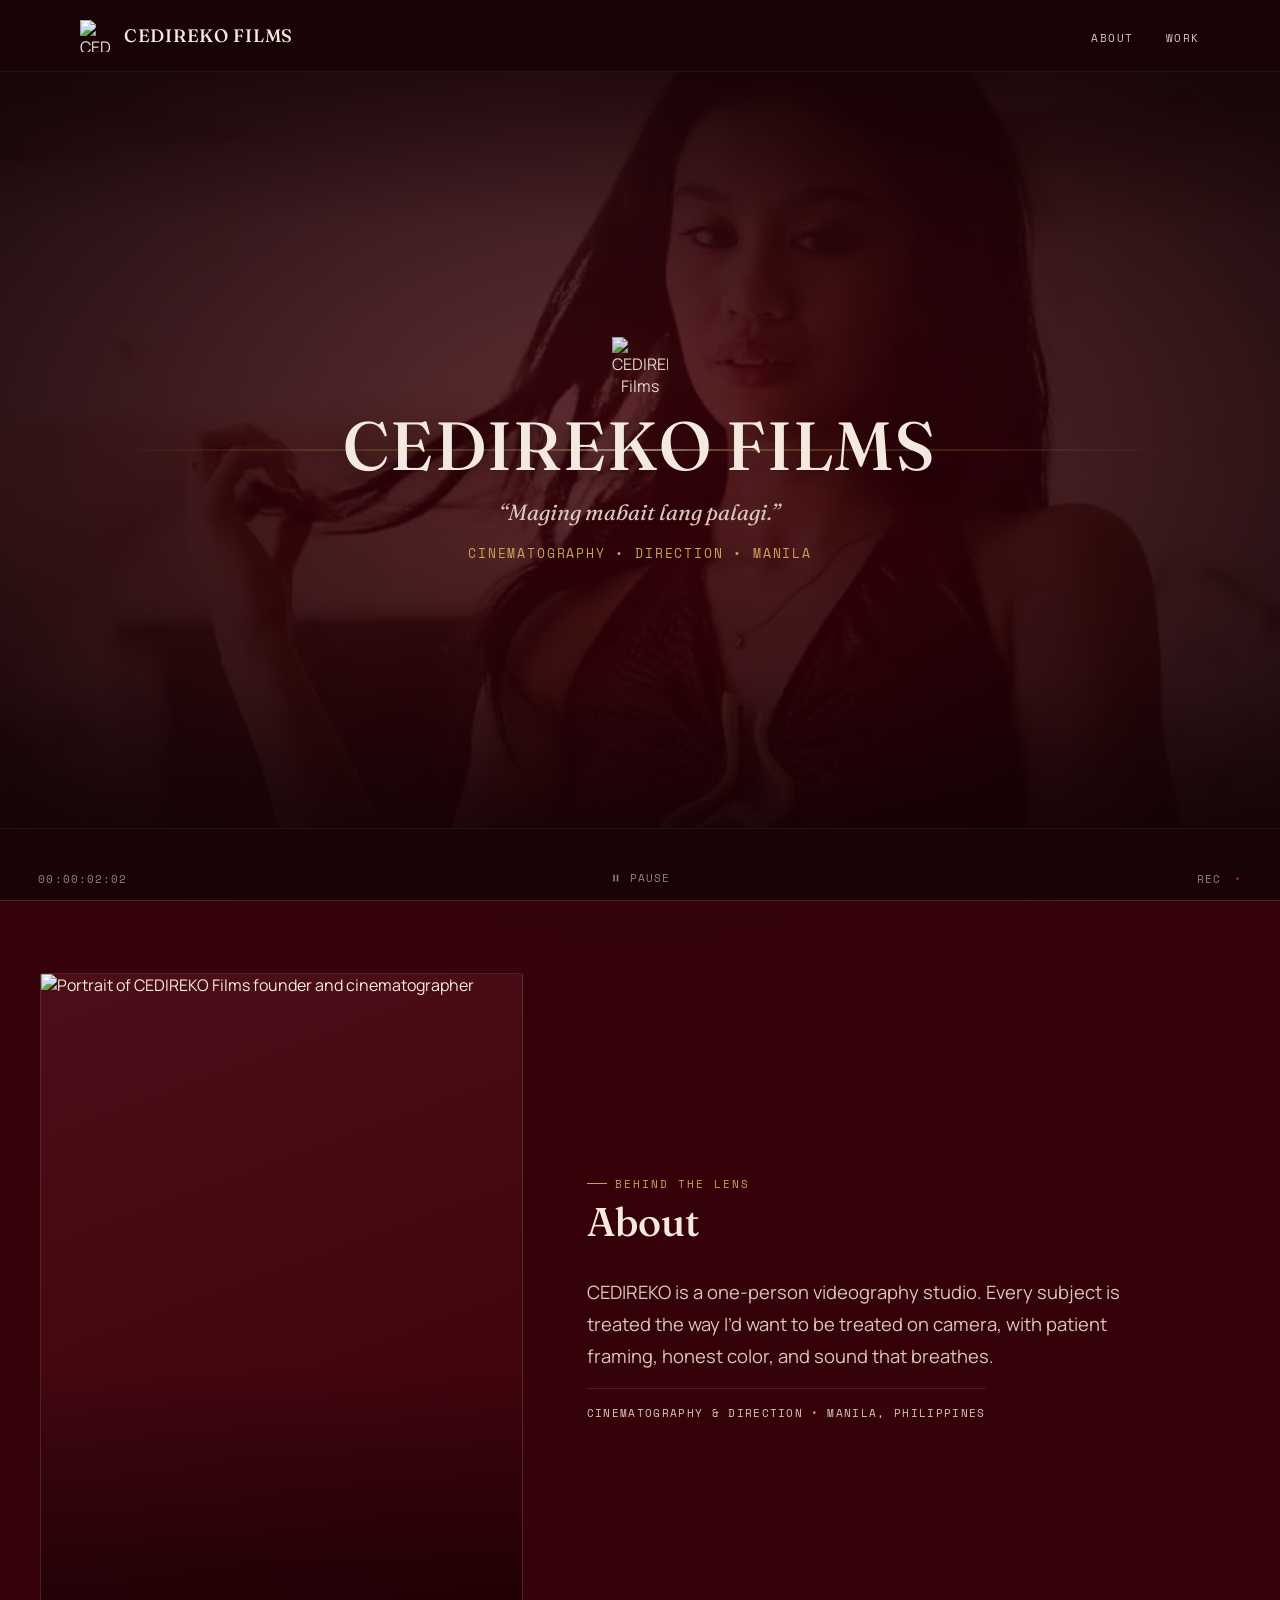
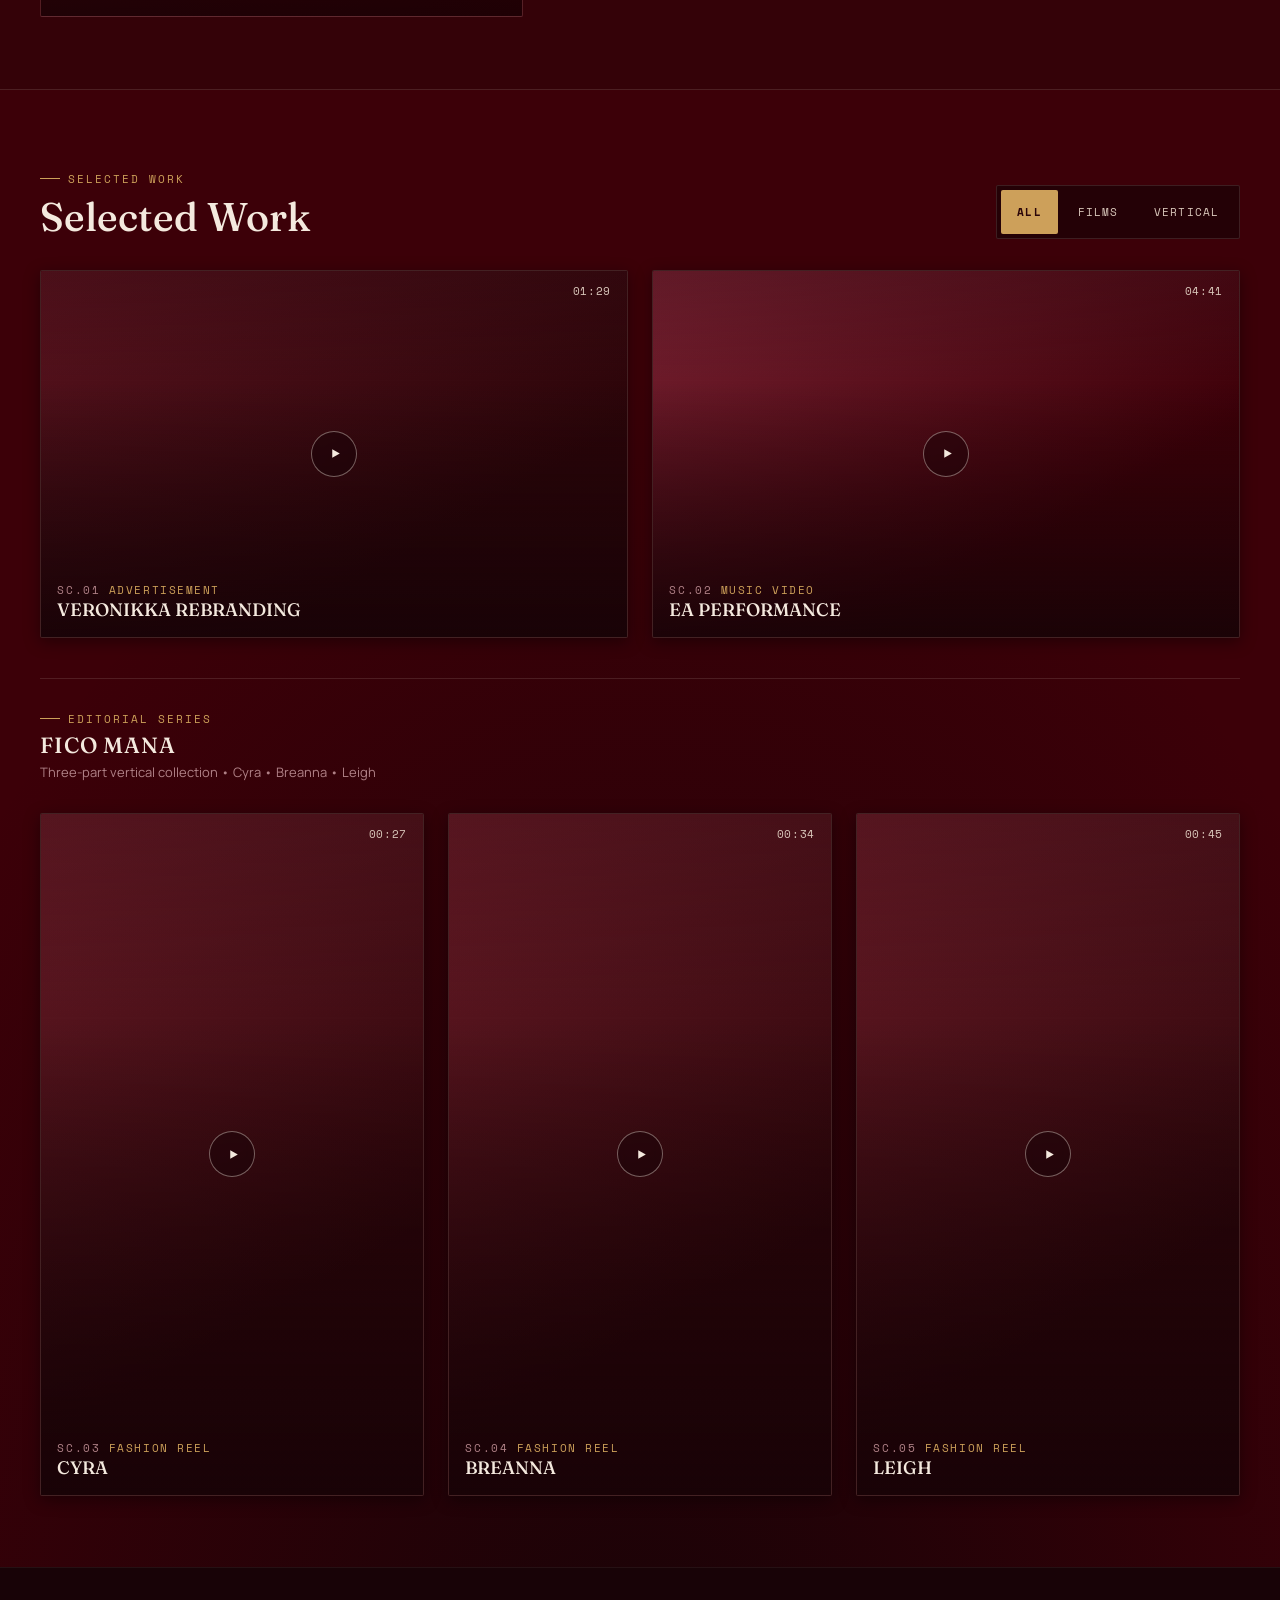
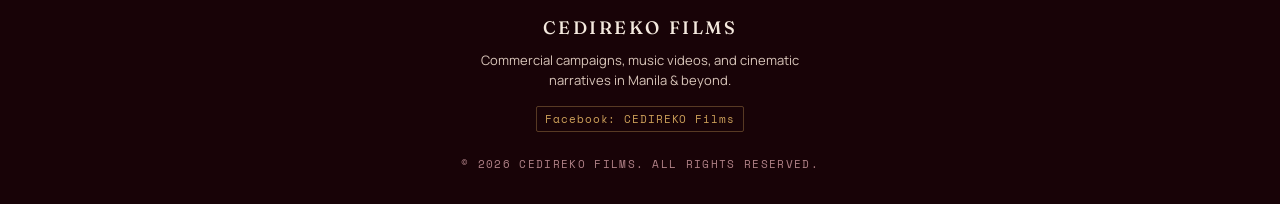
==== commit 8a26bed9: "perf: light hero loop, web video copies, real durations, hero pause control - Hero background now pl" ====
--- a/index.html
+++ b/index.html
@@ -146,8 +146,8 @@
   <section class="hero" id="hero" aria-labelledby="hero-title">
     <!-- Ambient looping cinematic video background -->
     <div class="hero__video-bg" aria-hidden="true">
-      <video class="hero__video-media" autoplay muted loop playsinline preload="metadata" poster="assets/posters/ea.jpg">
-        <source src="projects/EA_FINALCUT.mp4" type="video/mp4">
+      <video class="hero__video-media" autoplay muted loop playsinline preload="auto" poster="assets/posters/hero-loop.jpg">
+        <source src="projects/hero-loop.mp4" type="video/mp4">
       </video>
       <div class="hero__video-overlay"></div>
       <div class="hero__flare-streak" aria-hidden="true"></div>
@@ -162,6 +162,13 @@
       <span class="hero-tc bl" id="hero-live-timecode">00:00:00:00</span>
       <span class="hero-tc br">REC <span class="tally-dot" aria-hidden="true">&bull;</span></span>
     </div>
+
+    <!-- Pause control for the background loop (WCAG 2.2.2) -->
+    <button type="button" class="hero__loop-toggle" id="hero-loop-toggle" aria-label="Pause background video">
+      <svg class="hero__loop-icon hero__loop-icon--pause" viewBox="0 0 24 24" width="12" height="12" aria-hidden="true"><path d="M7 5h3v14H7zM14 5h3v14h-3z"/></svg>
+      <svg class="hero__loop-icon hero__loop-icon--play" viewBox="0 0 24 24" width="12" height="12" aria-hidden="true"><path d="M7 4l13 8-13 8V4z"/></svg>
+      <span class="hero__loop-label">Pause</span>
+    </button>
 
     <!-- Central Hero Staging: Clear 3-Tier Visual Hierarchy -->
     <div class="hero-inner hero__inner">
@@ -232,7 +239,7 @@
         <div class="reel-card stagger-item" data-orientation="landscape" data-scene="SC.01" data-seek-time="1.0" tabindex="0" role="button" aria-label="Play Veronikka Rebranding (Advertisement)">
           <div class="reel-thumb" style="background:linear-gradient(150deg,#5c1420,#2a0509 70%);"></div>
           <video class="reel-video" data-src="projects/VERONIKKA_REVISED_3.mp4" poster="assets/posters/veronikka.jpg" muted loop playsinline preload="metadata"></video>
-          <div class="reel-tc"><span>03:42</span></div>
+          <div class="reel-tc"><span>01:29</span></div>
           <div class="play-ring" aria-hidden="true"><svg viewBox="0 0 24 24" aria-hidden="true"><path d="M6 4l14 8-14 8V4z"/></svg></div>
           <div class="reel-meta">
             <div class="reel-meta-eyebrow">
@@ -247,7 +254,7 @@
         <div class="reel-card stagger-item" data-orientation="landscape" data-scene="SC.02" data-seek-time="2.0" tabindex="0" role="button" aria-label="Play EA Performance (Music Video)">
           <div class="reel-thumb" style="background:linear-gradient(150deg,#7a2233,#3c0008 70%);"></div>
           <video class="reel-video" data-src="projects/EA_FINALCUT.mp4" poster="assets/posters/ea.jpg" muted loop playsinline preload="metadata"></video>
-          <div class="reel-tc"><span>01:58</span></div>
+          <div class="reel-tc"><span>04:41</span></div>
           <div class="play-ring" aria-hidden="true"><svg viewBox="0 0 24 24" aria-hidden="true"><path d="M6 4l14 8-14 8V4z"/></svg></div>
           <div class="reel-meta">
             <div class="reel-meta-eyebrow">
@@ -270,8 +277,8 @@
         <!-- Project 03: FICO MANA — Cyra -->
         <div class="reel-card stagger-item" data-orientation="portrait" data-series="ficomana" data-scene="SC.03" data-seek-time="1.5" tabindex="0" role="button" aria-label="Play Fico Mana Cyra (Vertical Series Pt. 1)">
           <div class="reel-thumb" style="background:linear-gradient(150deg,#6b1c28,#2a0509 70%);"></div>
-          <video class="reel-video" data-src="projects/FICOMANA_CYRA_2_1.mp4" poster="assets/posters/ficomana_cyra.jpg" muted loop playsinline preload="metadata"></video>
-          <div class="reel-tc"><span>00:47</span></div>
+          <video class="reel-video" data-src="projects/FICOMANA_CYRA_2_1_web.mp4" poster="assets/posters/ficomana_cyra.jpg" muted loop playsinline preload="metadata"></video>
+          <div class="reel-tc"><span>00:27</span></div>
           <div class="play-ring" aria-hidden="true"><svg viewBox="0 0 24 24" aria-hidden="true"><path d="M6 4l14 8-14 8V4z"/></svg></div>
           <div class="reel-meta">
             <div class="reel-meta-eyebrow">
@@ -285,8 +292,8 @@
         <!-- Project 04: FICO MANA — Breanna -->
         <div class="reel-card stagger-item" data-orientation="portrait" data-series="ficomana" data-scene="SC.04" data-seek-time="1.5" tabindex="0" role="button" aria-label="Play Fico Mana Breanna (Vertical Series Pt. 2)">
           <div class="reel-thumb" style="background:linear-gradient(150deg,#6b1c28,#2a0509 70%);"></div>
-          <video class="reel-video" data-src="projects/BREANNA_1.mp4" poster="assets/posters/ficomana_breanna.jpg" muted loop playsinline preload="metadata"></video>
-          <div class="reel-tc"><span>00:47</span></div>
+          <video class="reel-video" data-src="projects/BREANNA_1_web.mp4" poster="assets/posters/ficomana_breanna.jpg" muted loop playsinline preload="metadata"></video>
+          <div class="reel-tc"><span>00:34</span></div>
           <div class="play-ring" aria-hidden="true"><svg viewBox="0 0 24 24" aria-hidden="true"><path d="M6 4l14 8-14 8V4z"/></svg></div>
           <div class="reel-meta">
             <div class="reel-meta-eyebrow">
@@ -301,7 +308,7 @@
         <div class="reel-card stagger-item" data-orientation="portrait" data-series="ficomana" data-scene="SC.05" data-seek-time="1.5" tabindex="0" role="button" aria-label="Play Fico Mana Leigh (Vertical Series Pt. 3)">
           <div class="reel-thumb" style="background:linear-gradient(150deg,#6b1c28,#2a0509 70%);"></div>
           <video class="reel-video" data-src="projects/FICOMANA_LEIGH_web.mp4" poster="assets/posters/ficomana_leigh.jpg" muted loop playsinline preload="metadata"></video>
-          <div class="reel-tc"><span>00:47</span></div>
+          <div class="reel-tc"><span>00:45</span></div>
           <div class="play-ring" aria-hidden="true"><svg viewBox="0 0 24 24" aria-hidden="true"><path d="M6 4l14 8-14 8V4z"/></svg></div>
           <div class="reel-meta">
             <div class="reel-meta-eyebrow">
@@ -327,7 +334,7 @@
         </svg>
       </button>
       <div class="modal-video-container">
-        <video id="modal-video" controls playsinline preload="metadata" poster="assets/posters/veronikka.jpg">
+        <video id="modal-video" controls playsinline preload="none" poster="assets/posters/veronikka.jpg">
           <source src="projects/VERONIKKA_REVISED_3.mp4" type="video/mp4">
           Your browser does not support native video playback.
         </video>
@@ -339,7 +346,7 @@
             <span class="modal-cat" id="modal-cat">ADVERTISEMENT</span>
           </div>
           <h3 class="modal-title" id="modal-title">VERONIKKA REBRANDING</h3>
-          <span class="modal-tc" id="modal-tc">03:42</span>
+          <span class="modal-tc" id="modal-tc">01:29</span>
           <div class="modal-specs" id="modal-specs"></div>
         </div>
 
--- a/style.css
+++ b/style.css
@@ -764,6 +764,68 @@
   50% { opacity: 0; }
 }
 
+/* Background loop pause control: sits in the bottom letterbox, between TC and REC */
+.hero__loop-toggle {
+  position: absolute;
+  left: 50%;
+  bottom: max(0px, calc(1.5vh - 17px));
+  z-index: var(--z-hero-tc);
+  display: inline-flex;
+  align-items: center;
+  gap: var(--space-2);
+  min-height: 44px;
+  min-width: 44px;
+  padding: 0 var(--space-3);
+  background: transparent;
+  border: 0;
+  border-radius: var(--radius);
+  color: var(--bone-dim);
+  font-family: var(--font-mono);
+  font-size: var(--text-xs);
+  letter-spacing: 0.1em;
+  text-transform: uppercase;
+  cursor: pointer;
+  opacity: 0;
+  transform: translateX(-50%);
+  transition: opacity 0.8s ease 0.8s, color var(--duration-fast) var(--ease);
+}
+
+.hero.revealed .hero__loop-toggle {
+  opacity: 0.65;
+}
+
+.hero.revealed .hero__loop-toggle:hover,
+.hero.revealed .hero__loop-toggle:focus-visible {
+  opacity: 1;
+  color: var(--bone);
+  transition-delay: 0s;
+}
+
+.hero__loop-toggle:focus-visible {
+  outline: 2px solid var(--ember);
+  outline-offset: 2px;
+}
+
+.hero__loop-icon {
+  fill: currentColor;
+  flex-shrink: 0;
+}
+
+.hero__loop-icon--play,
+.hero--loop-paused .hero__loop-icon--pause {
+  display: none;
+}
+
+.hero--loop-paused .hero__loop-icon--play {
+  display: block;
+}
+
+/* REC goes dark while the loop is paused */
+.hero--loop-paused .tally-dot {
+  animation: none;
+  opacity: 0.35;
+}
+
 /* Central Hero Staging: Strict 3-Tier Clear Hierarchy */
 .hero-inner {
   position: relative;
@@ -1621,7 +1683,20 @@
     animation: none !important;
   }
 
-  .hero__video-media {
-    display: none !important;
-  }
-}
+  .hero__loop-toggle {
+    opacity: 0.65 !important;
+  }
+}
+
+/* Visually hidden, still exposed to assistive tech */
+.sr-only {
+  position: absolute;
+  width: 1px;
+  height: 1px;
+  padding: 0;
+  margin: -1px;
+  overflow: hidden;
+  clip: rect(0, 0, 0, 0);
+  white-space: nowrap;
+  border: 0;
+}
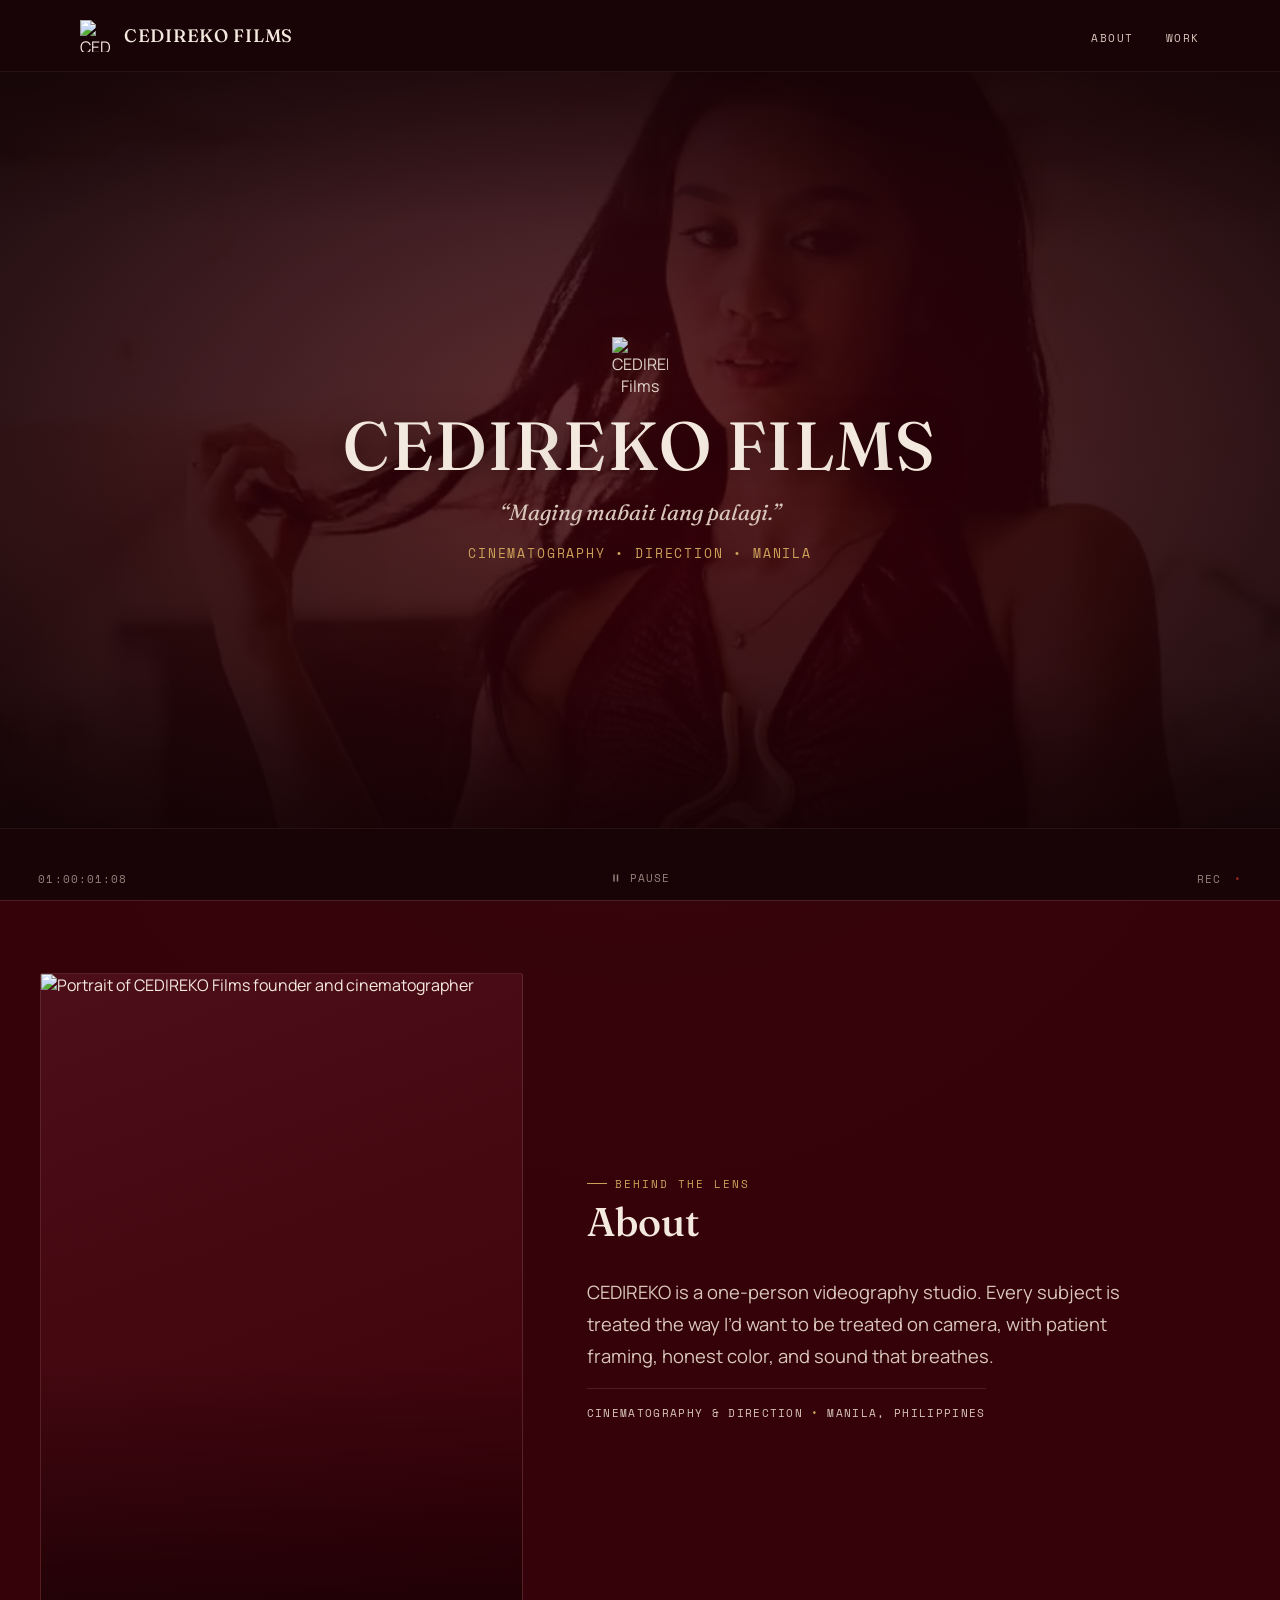
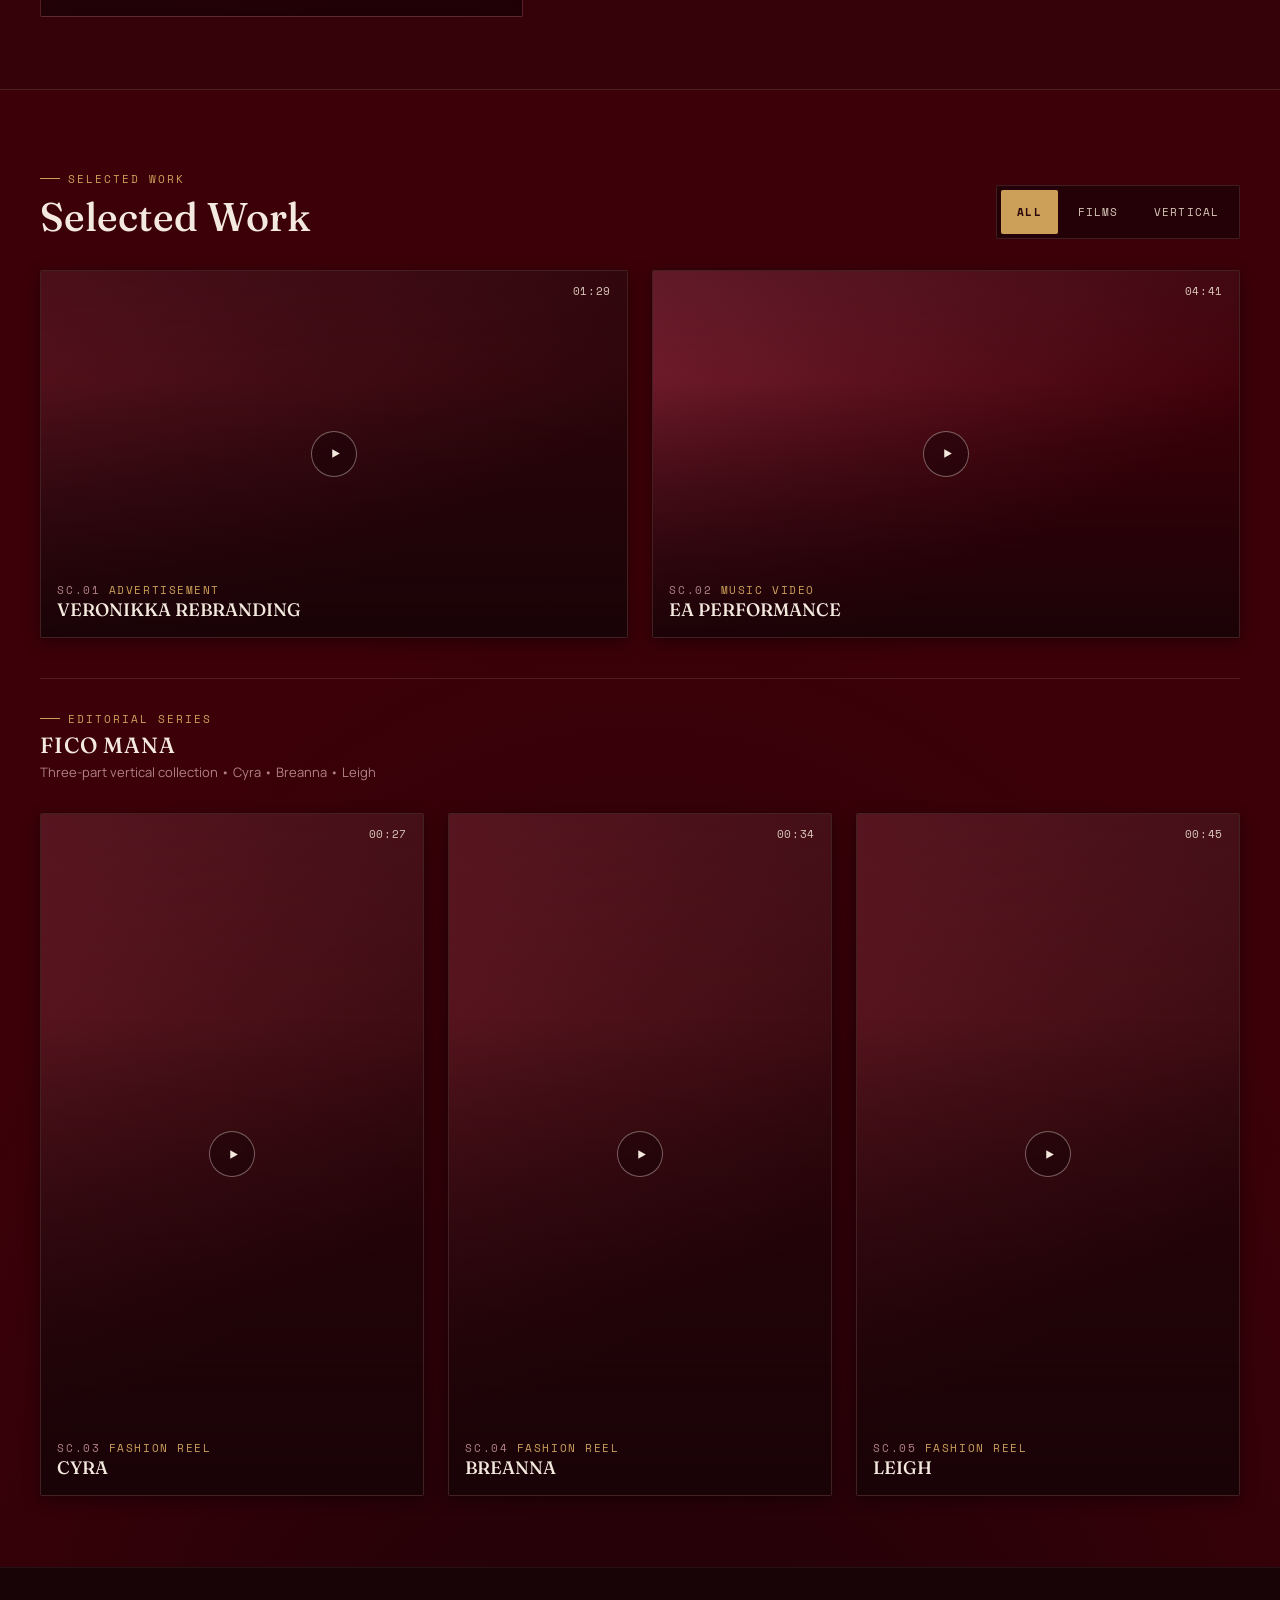
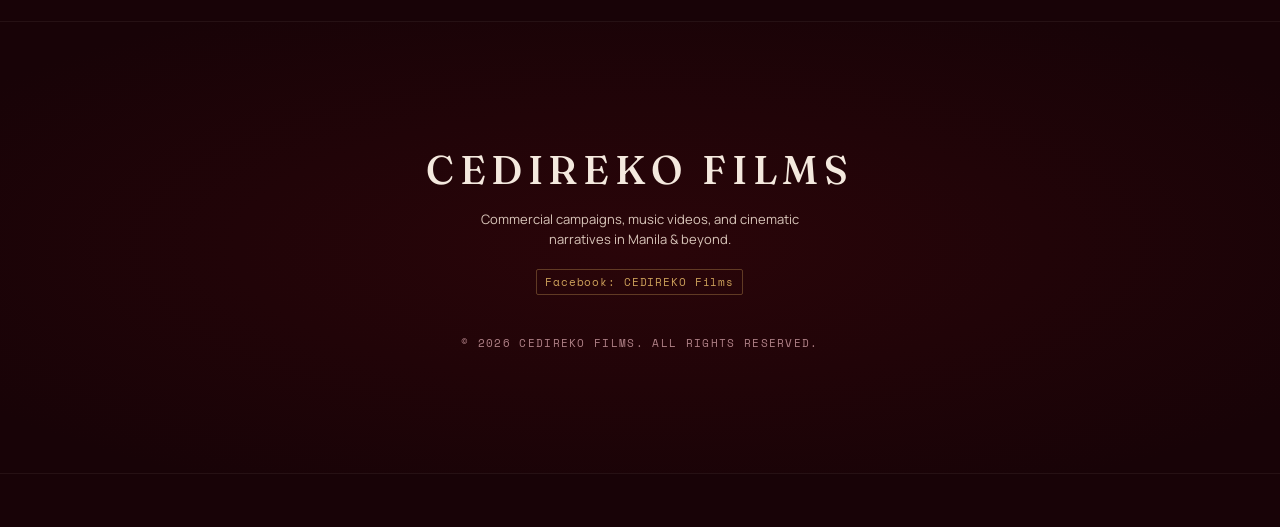
==== commit 82ff202c: "feat: viewer grows from card, up next, film links, hover scrub, credits footer Viewer - Opens synchr" ====
--- a/index.html
+++ b/index.html
@@ -236,7 +236,7 @@
       <div class="reel-grid reveal-stagger" id="reel-grid" data-view="all" role="tabpanel" aria-labelledby="tab-all">
 
         <!-- Project 01: Veronikka Rebranding -->
-        <div class="reel-card stagger-item" data-orientation="landscape" data-scene="SC.01" data-seek-time="1.0" tabindex="0" role="button" aria-label="Play Veronikka Rebranding (Advertisement)">
+        <div class="reel-card stagger-item" data-orientation="landscape" data-scene="SC.01" data-film="veronikka" data-seek-time="1.0" tabindex="0" role="button" aria-label="Play Veronikka Rebranding (Advertisement)">
           <div class="reel-thumb" style="background:linear-gradient(150deg,#5c1420,#2a0509 70%);"></div>
           <video class="reel-video" data-src="projects/VERONIKKA_REVISED_3.mp4" poster="assets/posters/veronikka.jpg" muted loop playsinline preload="metadata"></video>
           <div class="reel-tc"><span>01:29</span></div>
@@ -251,7 +251,7 @@
         </div>
 
         <!-- Project 02: EA Performance -->
-        <div class="reel-card stagger-item" data-orientation="landscape" data-scene="SC.02" data-seek-time="2.0" tabindex="0" role="button" aria-label="Play EA Performance (Music Video)">
+        <div class="reel-card stagger-item" data-orientation="landscape" data-scene="SC.02" data-film="ea" data-seek-time="2.0" tabindex="0" role="button" aria-label="Play EA Performance (Music Video)">
           <div class="reel-thumb" style="background:linear-gradient(150deg,#7a2233,#3c0008 70%);"></div>
           <video class="reel-video" data-src="projects/EA_FINALCUT.mp4" poster="assets/posters/ea.jpg" muted loop playsinline preload="metadata"></video>
           <div class="reel-tc"><span>04:41</span></div>
@@ -275,7 +275,7 @@
         </div>
 
         <!-- Project 03: FICO MANA — Cyra -->
-        <div class="reel-card stagger-item" data-orientation="portrait" data-series="ficomana" data-scene="SC.03" data-seek-time="1.5" tabindex="0" role="button" aria-label="Play Fico Mana Cyra (Vertical Series Pt. 1)">
+        <div class="reel-card stagger-item" data-orientation="portrait" data-series="ficomana" data-scene="SC.03" data-film="cyra" data-seek-time="1.5" tabindex="0" role="button" aria-label="Play Fico Mana Cyra (Vertical Series Pt. 1)">
           <div class="reel-thumb" style="background:linear-gradient(150deg,#6b1c28,#2a0509 70%);"></div>
           <video class="reel-video" data-src="projects/FICOMANA_CYRA_2_1_web.mp4" poster="assets/posters/ficomana_cyra.jpg" muted loop playsinline preload="metadata"></video>
           <div class="reel-tc"><span>00:27</span></div>
@@ -290,7 +290,7 @@
         </div>
 
         <!-- Project 04: FICO MANA — Breanna -->
-        <div class="reel-card stagger-item" data-orientation="portrait" data-series="ficomana" data-scene="SC.04" data-seek-time="1.5" tabindex="0" role="button" aria-label="Play Fico Mana Breanna (Vertical Series Pt. 2)">
+        <div class="reel-card stagger-item" data-orientation="portrait" data-series="ficomana" data-scene="SC.04" data-film="breanna" data-seek-time="1.5" tabindex="0" role="button" aria-label="Play Fico Mana Breanna (Vertical Series Pt. 2)">
           <div class="reel-thumb" style="background:linear-gradient(150deg,#6b1c28,#2a0509 70%);"></div>
           <video class="reel-video" data-src="projects/BREANNA_1_web.mp4" poster="assets/posters/ficomana_breanna.jpg" muted loop playsinline preload="metadata"></video>
           <div class="reel-tc"><span>00:34</span></div>
@@ -305,7 +305,7 @@
         </div>
 
         <!-- Project 05: FICO MANA — Leigh -->
-        <div class="reel-card stagger-item" data-orientation="portrait" data-series="ficomana" data-scene="SC.05" data-seek-time="1.5" tabindex="0" role="button" aria-label="Play Fico Mana Leigh (Vertical Series Pt. 3)">
+        <div class="reel-card stagger-item" data-orientation="portrait" data-series="ficomana" data-scene="SC.05" data-film="leigh" data-seek-time="1.5" tabindex="0" role="button" aria-label="Play Fico Mana Leigh (Vertical Series Pt. 3)">
           <div class="reel-thumb" style="background:linear-gradient(150deg,#6b1c28,#2a0509 70%);"></div>
           <video class="reel-video" data-src="projects/FICOMANA_LEIGH_web.mp4" poster="assets/posters/ficomana_leigh.jpg" muted loop playsinline preload="metadata"></video>
           <div class="reel-tc"><span>00:45</span></div>
@@ -338,6 +338,18 @@
           <source src="projects/VERONIKKA_REVISED_3.mp4" type="video/mp4">
           Your browser does not support native video playback.
         </video>
+
+        <!-- Up next: shown when a film ends, plays the next one after a 5 s countdown -->
+        <div class="modal-upnext" id="modal-upnext" hidden>
+          <span class="modal-upnext__label">Up next <span class="modal-upnext__count" id="modal-upnext-count" aria-hidden="true">5</span></span>
+          <p class="modal-upnext__title"><span class="modal-upnext__scene" id="modal-upnext-scene">SC.02</span> <span id="modal-upnext-title">EA PERFORMANCE</span></p>
+          <div class="modal-upnext__actions">
+            <button type="button" class="modal-nav-btn" id="modal-upnext-play"><span class="modal-nav-text">Play now</span></button>
+            <button type="button" class="modal-nav-btn" id="modal-upnext-cancel"><span class="modal-nav-text">Cancel</span></button>
+          </div>
+          <span class="modal-upnext__progress" aria-hidden="true"></span>
+        </div>
+        <p class="sr-only" id="modal-upnext-status" aria-live="polite"></p>
       </div>
       <div class="modal-info">
         <div class="modal-meta-left">
@@ -347,7 +359,6 @@
           </div>
           <h3 class="modal-title" id="modal-title">VERONIKKA REBRANDING</h3>
           <span class="modal-tc" id="modal-tc">01:29</span>
-          <div class="modal-specs" id="modal-specs"></div>
         </div>
 
         <!-- Cinema Viewer Transport: Prev / Next Navigation -->
@@ -371,13 +382,16 @@
 
 <!-- SITE FOOTER -->
 <footer class="site-footer" id="contact">
-  <div class="footer-inner">
-    <span class="footer-brand wordmark">CEDIREKO FILMS</span>
-    <p class="footer-inquiry-note">Commercial campaigns, music videos, and cinematic narratives in Manila &amp; beyond.</p>
-    <div class="footer-contact">
+  <!-- Closing letterbox: bookends the hero's bars -->
+  <div class="letterbox top" aria-hidden="true"></div>
+  <div class="letterbox bottom" aria-hidden="true"></div>
+  <div class="footer-inner reveal-stagger">
+    <span class="footer-brand wordmark stagger-item">CEDIREKO FILMS</span>
+    <p class="footer-inquiry-note stagger-item">Commercial campaigns, music videos, and cinematic narratives in Manila &amp; beyond.</p>
+    <div class="footer-contact stagger-item">
       <a href="https://www.facebook.com/profile.php?id=100091618767684" target="_blank" rel="noopener noreferrer" class="footer-contact-link" aria-label="CEDIREKO Films on Facebook (opens in new tab)">Facebook: CEDIREKO Films</a>
     </div>
-    <p class="footer-copyright">&copy; 2026 CEDIREKO FILMS. ALL RIGHTS RESERVED.</p>
+    <p class="footer-copyright stagger-item">&copy; 2026 CEDIREKO FILMS. ALL RIGHTS RESERVED.</p>
   </div>
 </footer>
 
--- a/style.css
+++ b/style.css
@@ -676,15 +676,28 @@
   );
   filter: drop-shadow(0 0 12px rgba(205, 160, 90, 0.75));
   opacity: 0;
-  transform: translateY(-50%) scaleX(0.1);
+  transform: translateY(-50%) translateX(-38%) scaleX(0.35);
   pointer-events: none;
   z-index: 3;
-  transition: opacity 0.8s cubic-bezier(0.16, 1, 0.3, 1), transform 1.2s cubic-bezier(0.16, 1, 0.3, 1);
-}
-
+}
+
+/* One pass across the frame, then gone (no line left over the wordmark) */
 .hero.revealed .hero__flare-streak {
-  opacity: 0.75;
-  transform: translateY(-50%) scaleX(1);
+  animation: flare-sweep 1.8s cubic-bezier(0.45, 0.05, 0.25, 1) 0.55s both;
+}
+
+@keyframes flare-sweep {
+  0% {
+    opacity: 0;
+    transform: translateY(-50%) translateX(-38%) scaleX(0.35);
+  }
+  30% {
+    opacity: 0.85;
+  }
+  100% {
+    opacity: 0;
+    transform: translateY(-50%) translateX(38%) scaleX(1);
+  }
 }
 
 /* Cinema Letterbox Scope Framing Bars (2.39:1 Anamorphic Cue) */
@@ -840,7 +853,8 @@
   transform: translateY(var(--reveal-distance));
   transition:
     opacity var(--reveal-duration) var(--ease) 0.3s,
-    transform var(--reveal-duration) var(--ease) 0.3s;
+    transform var(--reveal-duration) var(--ease) 0.3s,
+    translate 0.6s var(--ease) 0s;
 }
 
 .hero.revealed .hero-inner {
@@ -882,24 +896,36 @@
   margin: 0;
 }
 
-/* Bang Motion: Kinetic Optical Typography Reveal */
+/* Bang Motion: Kinetic Optical Typography Reveal
+   Letters are wrapped by CinematicOpenerController (.kinetic-word > .kinetic-letter).
+   Each letter rises stretched and settles; the vertical SVG blur on the wordmark is
+   tweened 30 -> 0 in JS during the move, then removed. Without JS the text is plain. */
 .kinetic-wordmark {
   display: inline-block;
-  will-change: transform, opacity, filter;
+}
+
+.kinetic-word {
+  display: inline-block;
+  white-space: nowrap;
+}
+
+.kinetic-letter {
+  display: inline-block;
+  transform-origin: 50% 100%;
   transition:
-    transform 0.85s cubic-bezier(0.16, 1, 0.3, 1),
-    opacity 0.85s cubic-bezier(0.16, 1, 0.3, 1);
-}
-
-.hero:not(.revealed) .kinetic-wordmark {
+    transform 0.95s cubic-bezier(0.16, 1, 0.3, 1),
+    opacity 0.6s cubic-bezier(0.16, 1, 0.3, 1);
+  transition-delay: calc(0.35s + var(--i, 0) * 0.032s);
+}
+
+.hero:not(.revealed) .kinetic-letter {
   opacity: 0;
-  transform: translateY(24px) scale(0.98);
-  filter: url(#motion-blur-vert);
-}
-
-.hero.revealed .kinetic-wordmark {
+  transform: translateY(60%) scaleY(1.45);
+}
+
+.hero.revealed .kinetic-letter {
   opacity: 1;
-  transform: translateY(0) scale(1);
+  transform: none;
 }
 
 /* 2. SECONDARY TIER: Authentic Motto */
@@ -1292,6 +1318,34 @@
   color: var(--bone-dim);
   z-index: 2;
   pointer-events: none;
+}
+
+/* Scrub playhead: a hairline along the card's bottom edge, like a timeline.
+   Injected by MediaPreviewController on hover-capable devices only. */
+.reel-playhead {
+  position: absolute;
+  left: 0;
+  right: 0;
+  bottom: 0;
+  height: 2px;
+  background: var(--line);
+  z-index: 3;
+  pointer-events: none;
+  opacity: 0;
+  transition: opacity var(--duration-normal) var(--ease);
+}
+
+.reel-playhead__fill {
+  display: block;
+  width: 100%;
+  height: 100%;
+  background: var(--ember);
+  transform-origin: left;
+  transform: scaleX(var(--progress, 0));
+}
+
+.reel-card:hover .reel-playhead {
+  opacity: 1;
 }
 
 /* Refined Subtle Play Ring Trigger */
@@ -1406,6 +1460,43 @@
   -webkit-backdrop-filter: blur(8px);
 }
 
+dialog#video-modal[open]::backdrop {
+  animation: modal-backdrop-in 0.45s var(--ease) both;
+}
+
+@keyframes modal-backdrop-in {
+  from { opacity: 0; }
+  to { opacity: 1; }
+}
+
+/* Vertical films: the viewer takes the film's 9:16 shape instead of a wide frame with side bars */
+dialog#video-modal.video-modal--portrait {
+  width: min-content;
+  max-width: 92vw;
+}
+
+.video-modal--portrait .modal-video-container,
+.video-modal--portrait .modal-video-container video {
+  max-height: none;
+}
+
+.video-modal--portrait .modal-video-container video {
+  width: auto;
+  height: min(68vh, 720px);
+  height: min(68dvh, 720px);
+  aspect-ratio: 9 / 16;
+  max-width: 92vw;
+  object-fit: cover;
+}
+
+.video-modal--portrait .modal-info {
+  padding: var(--space-4);
+}
+
+.video-modal--portrait .modal-transport {
+  margin-left: 0;
+}
+
 .modal-dialog-content {
   display: flex;
   flex-direction: column;
@@ -1443,6 +1534,7 @@
 }
 
 .modal-video-container {
+  position: relative;
   width: 100%;
   max-height: 65vh;
   background: var(--frame);
@@ -1515,14 +1607,94 @@
   letter-spacing: 0.08em;
 }
 
-.modal-specs {
-  display: flex;
-  flex-wrap: wrap;
-  gap: var(--space-2) var(--space-3);
-  margin-top: var(--space-1);
+/* Up next: end-of-film slate with a 5 s countdown */
+.modal-upnext {
+  position: absolute;
+  left: 50%;
+  top: 50%;
+  transform: translate(-50%, -50%);
+  width: min(88%, 360px);
+  display: flex;
+  flex-direction: column;
+  align-items: center;
+  gap: var(--space-3);
+  padding: var(--space-5) var(--space-4) var(--space-4);
+  background: rgba(24, 3, 7, 0.88);
+  border: 1px solid var(--line);
+  border-radius: var(--radius);
+  text-align: center;
+  overflow: hidden;
+  animation: upnext-in 0.5s cubic-bezier(0.16, 1, 0.3, 1) both;
+}
+
+.modal-upnext[hidden] {
+  display: none;
+}
+
+@keyframes upnext-in {
+  from { opacity: 0; transform: translate(-50%, calc(-50% + 12px)); }
+  to { opacity: 1; transform: translate(-50%, -50%); }
+}
+
+.modal-upnext__label {
   font-family: var(--font-mono);
   font-size: var(--text-xs);
+  letter-spacing: 0.18em;
+  text-transform: uppercase;
+  color: var(--ember);
+}
+
+.modal-upnext__count {
+  display: inline-block;
+  min-width: 1.5ch;
+  margin-left: var(--space-1);
+  font-variant-numeric: tabular-nums;
   color: var(--bone-dim);
+}
+
+.modal-upnext__title {
+  margin: 0;
+  font-family: var(--font-display);
+  font-size: var(--text-xl);
+  font-weight: 500;
+  line-height: 1.15;
+  color: var(--bone);
+}
+
+.modal-upnext__scene {
+  font-family: var(--font-mono);
+  font-size: var(--text-xs);
+  letter-spacing: 0.18em;
+  color: var(--ash-rose);
+  vertical-align: middle;
+}
+
+.modal-upnext__actions {
+  display: flex;
+  flex-wrap: wrap;
+  justify-content: center;
+  gap: var(--space-2);
+}
+
+.modal-upnext__actions .modal-nav-btn {
+  text-transform: uppercase;
+}
+
+/* Hairline that drains over the countdown */
+.modal-upnext__progress {
+  position: absolute;
+  left: 0;
+  bottom: 0;
+  width: 100%;
+  height: 2px;
+  background: var(--ember);
+  transform-origin: left;
+  animation: upnext-drain 5s linear both;
+}
+
+@keyframes upnext-drain {
+  from { transform: scaleX(1); }
+  to { transform: scaleX(0); }
 }
 
 /* Modal Transport: Prev / Next Viewer Controls */
@@ -1568,25 +1740,56 @@
    SITE FOOTER & INQUIRY PATH
    ========================================================================== */
 
+/* Closing credits: the page ends the way the hero began, inside letterbox bars.
+   Same text as before; lines roll up in sequence (reuses .reveal-stagger). */
 .site-footer {
-  padding: var(--space-7) var(--section-padding-x) var(--space-6);
-  background: var(--frame);
+  position: relative;
+  overflow: hidden;
+  min-height: min(70vh, 560px);
+  display: flex;
+  align-items: center;
+  justify-content: center;
+  padding: calc(var(--space-9) + 4vh) var(--section-padding-x);
+  background:
+    radial-gradient(90% 70% at 50% 50%, var(--wine-deep) 0%, var(--frame) 70%),
+    var(--frame);
   border-top: 1px solid rgba(244, 233, 222, 0.06);
   text-align: center;
 }
 
+.site-footer .letterbox {
+  height: clamp(28px, 6vh, 56px);
+  min-height: 0;
+}
+
+/* Bars close in once the credits are on screen */
+.site-footer:has(.footer-inner.is-visible) .letterbox {
+  transform: scaleY(1);
+}
+
 .footer-inner {
+  position: relative;
+  z-index: var(--z-content);
   max-width: var(--container-narrow);
   margin: 0 auto;
   display: flex;
   flex-direction: column;
   align-items: center;
-  gap: var(--space-3);
-}
+  gap: var(--space-4);
+}
+
+.footer-inner .stagger-item {
+  transition-duration: 1.1s;
+}
+
+.footer-inner .stagger-item:nth-child(1) { transition-delay: 0.1s; }
+.footer-inner .stagger-item:nth-child(2) { transition-delay: 0.45s; }
+.footer-inner .stagger-item:nth-child(3) { transition-delay: 0.8s; }
+.footer-inner .stagger-item:nth-child(4) { transition-delay: 1.15s; }
 
 .footer-brand {
   font-family: var(--font-display);
-  font-size: var(--text-lg);
+  font-size: var(--text-2xl);
   letter-spacing: 0.14em;
   color: var(--bone);
   text-transform: uppercase;
@@ -1640,7 +1843,7 @@
   letter-spacing: 0.12em;
   color: var(--ash-rose);
   text-transform: uppercase;
-  margin-top: var(--space-3);
+  margin-top: var(--space-5);
 }
 
 /* ==========================================================================
@@ -1671,7 +1874,7 @@
   }
 
   .kinetic-wordmark,
-  .hero__flare-streak {
+  .kinetic-letter {
     animation: none !important;
     transition: none !important;
     transform: none !important;
@@ -1679,6 +1882,10 @@
     filter: none !important;
   }
 
+  .hero__flare-streak {
+    display: none !important;
+  }
+
   .tally-dot {
     animation: none !important;
   }
@@ -1686,6 +1893,45 @@
   .hero__loop-toggle {
     opacity: 0.65 !important;
   }
+}
+
+/* ==========================================================================
+   SCROLL SHUTTER
+   As the hero leaves, the letterbox bars close over it and the footage
+   pushes in slightly. Scroll-driven CSS only; browsers without
+   scroll timelines, and reduced-motion visitors, keep the static hero.
+   Uses the individual `scale` property so it composes with the bars'
+   entrance `transform`.
+   ========================================================================== */
+
+@supports (animation-timeline: view()) {
+  @media (prefers-reduced-motion: no-preference) {
+    .hero {
+      view-timeline: --hero-exit block;
+    }
+
+    .hero.revealed .letterbox {
+      animation: shutter-close linear both;
+      animation-timeline: --hero-exit;
+      animation-range: exit 0% exit 85%;
+    }
+
+    .hero__video-media {
+      animation: camera-push linear both;
+      animation-timeline: --hero-exit;
+      animation-range: exit 0% exit 100%;
+    }
+  }
+}
+
+@keyframes shutter-close {
+  from { scale: 1 1; }
+  to { scale: 1 6.5; }
+}
+
+@keyframes camera-push {
+  from { scale: 1; }
+  to { scale: 1.12; }
 }
 
 /* Visually hidden, still exposed to assistive tech */
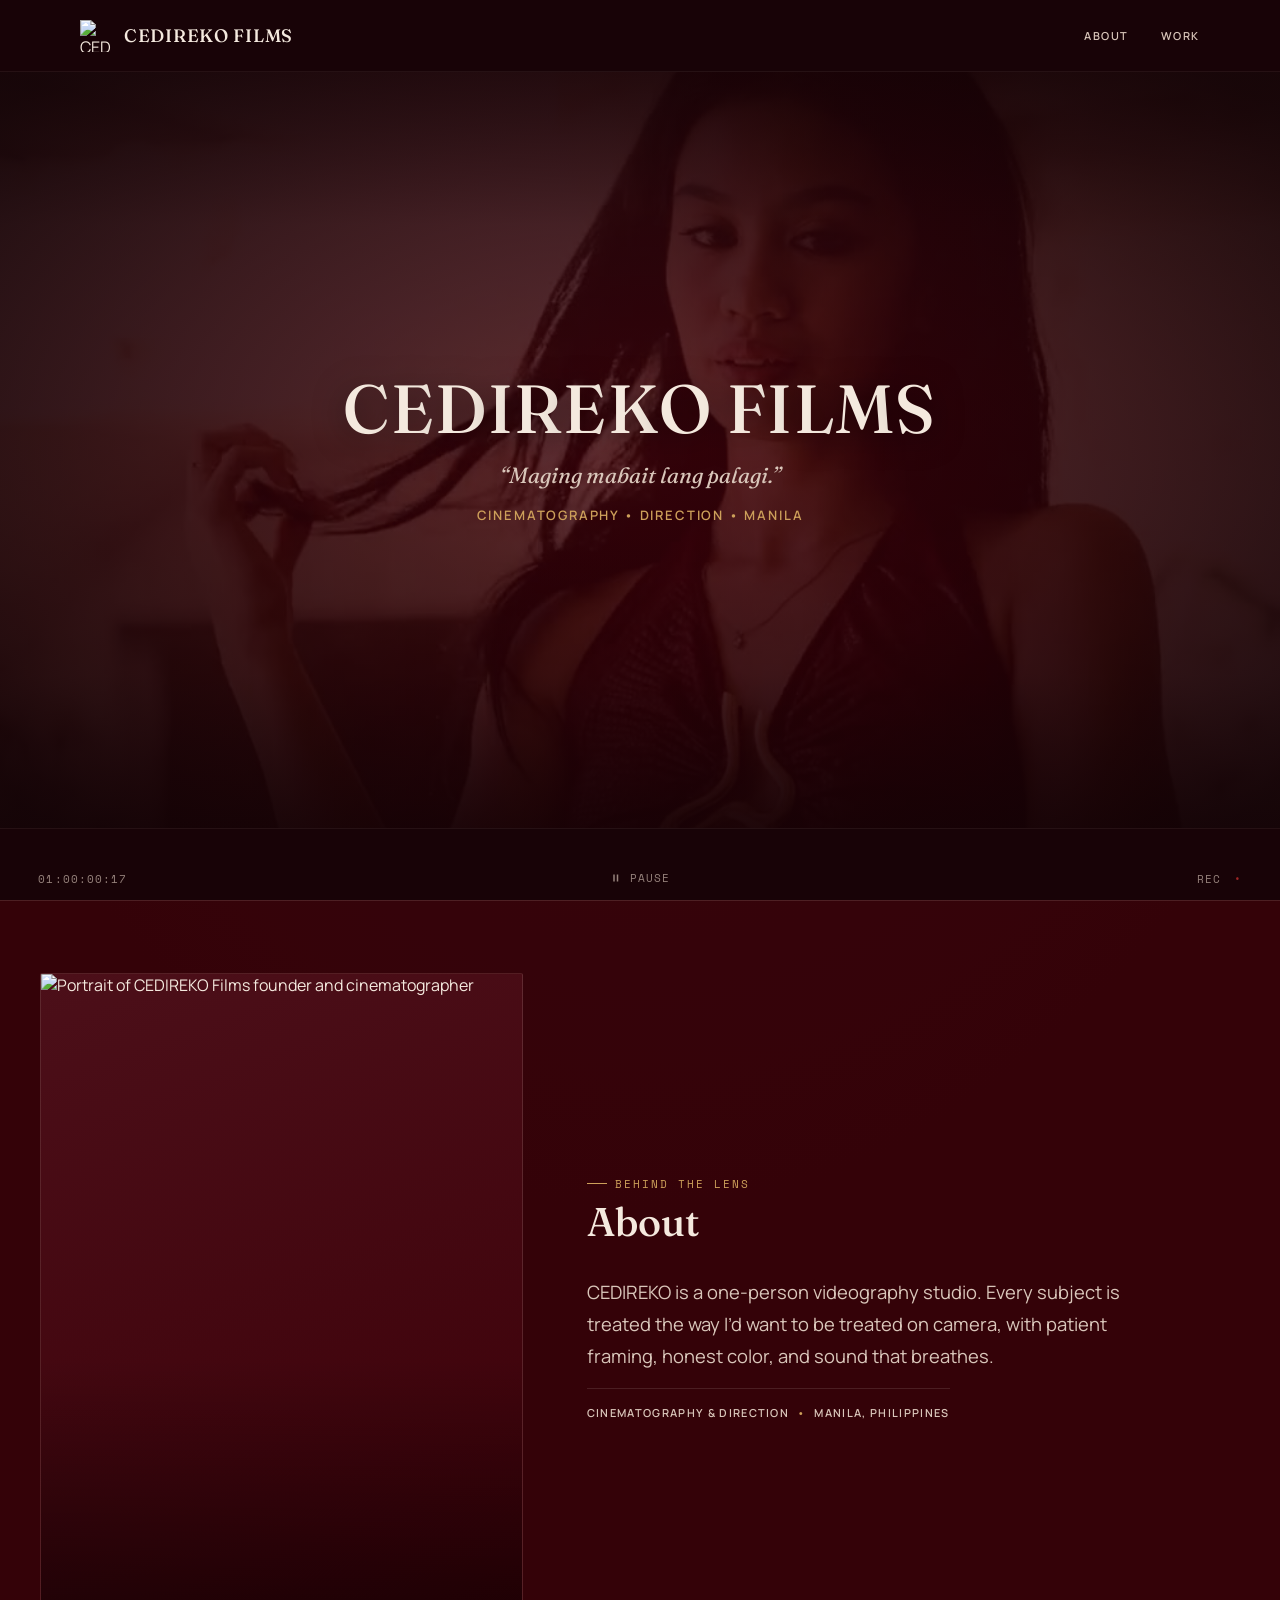
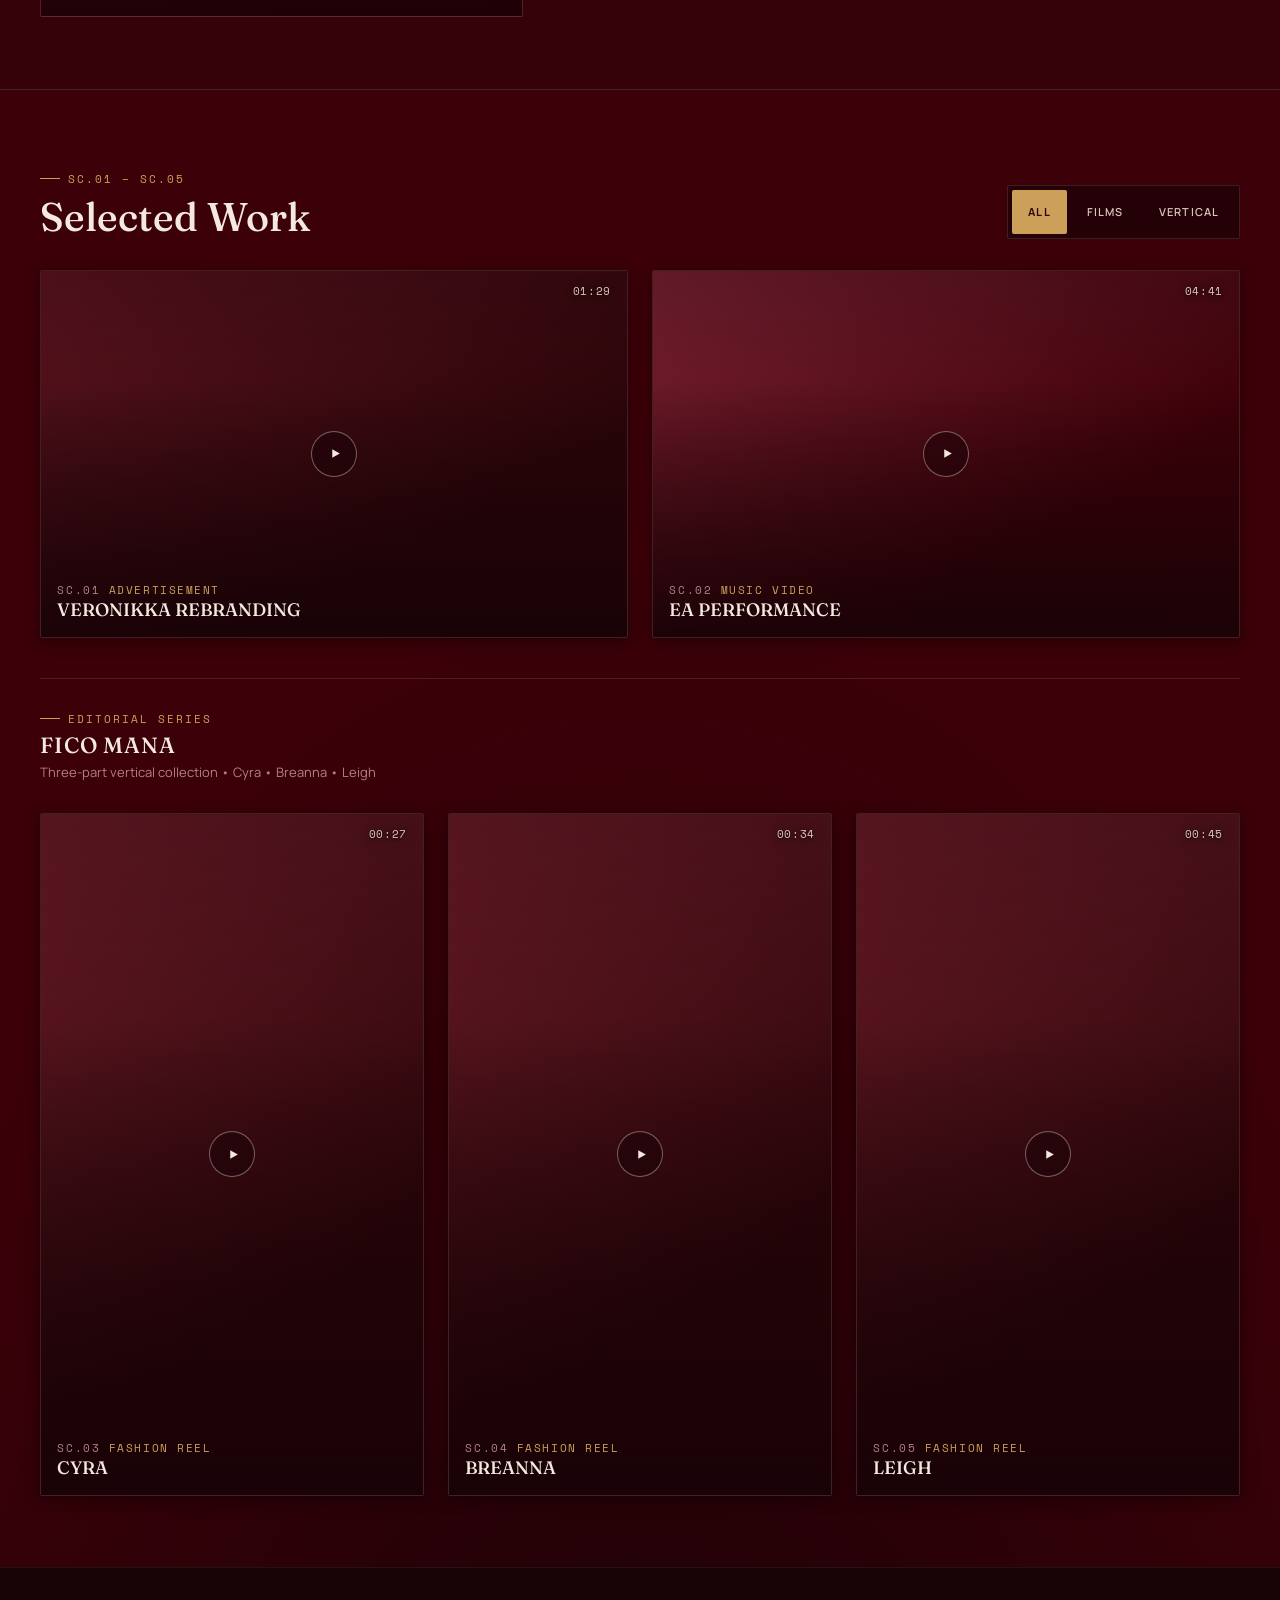
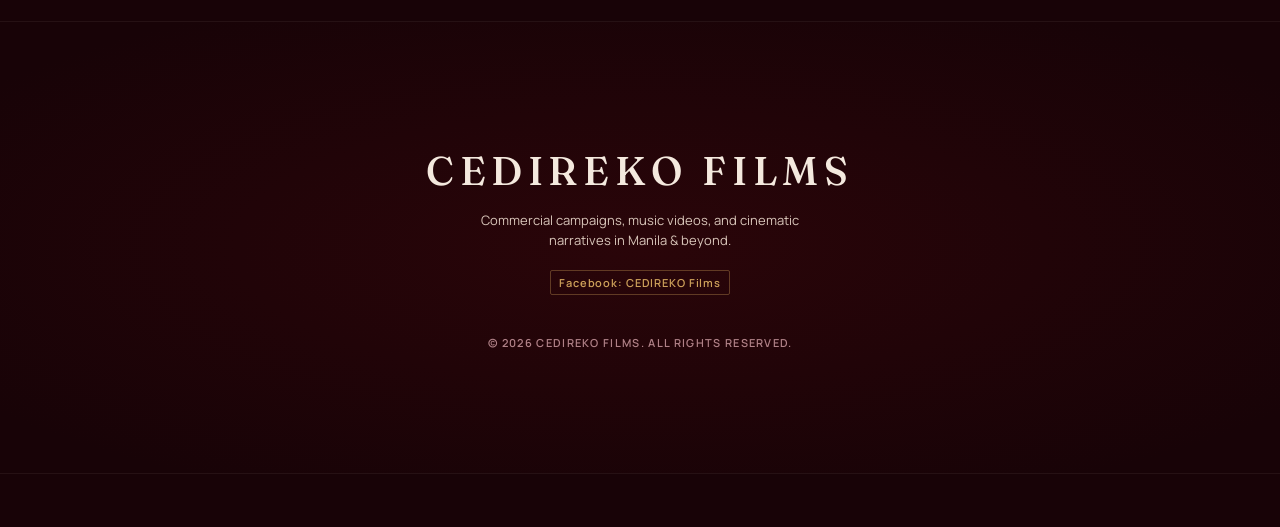
==== commit 61c881e5: "design: unslop pass — mono only for slate details, balanced wrapping, viewer loading line, drop hero" ====
--- a/index.html
+++ b/index.html
@@ -172,22 +172,13 @@
 
     <!-- Central Hero Staging: Clear 3-Tier Visual Hierarchy -->
     <div class="hero-inner hero__inner">
-      <div class="logo-mark hero__logo">
-        <img src="assets/CEDIREKO PNG.png" 
-             alt="CEDIREKO Films studio logo" 
-             class="hero__logo-img" 
-             width="64" 
-             height="64" 
-             fetchpriority="high" 
-             decoding="async">
-      </div>
       <h1 id="hero-title" class="studio-name hero__title wordmark">
         <span class="kinetic-wordmark">CEDIREKO FILMS</span>
       </h1>
       <div class="hero__tagline-group">
         <p class="tagline hero__tagline">&ldquo;Maging mabait lang palagi.&rdquo;</p>
       </div>
-      <p class="hero__descriptor">Cinematography &bull; Direction &bull; Manila</p>
+      <p class="hero__descriptor">Cinematography&nbsp;&bull; Direction&nbsp;&bull; Manila</p>
     </div>
   </section>
 
@@ -222,7 +213,7 @@
     <div class="section-container">
       <div class="section-head reel-head reveal">
         <div>
-          <span class="eyebrow">Selected work</span>
+          <span class="eyebrow" aria-hidden="true">SC.01 &ndash; SC.05</span>
           <h2 id="reel-title" class="section-title">Selected Work</h2>
         </div>
         <div class="reel-toggle" role="tablist" aria-label="Reel orientation">
--- a/style.css
+++ b/style.css
@@ -164,6 +164,19 @@
   color: var(--bone);
 }
 
+/* Headlines break into even lines (no lone last word); prose avoids orphans */
+h1, h2, h3,
+.hero__tagline,
+.hero__descriptor,
+.footer-brand,
+.footer-copyright {
+  text-wrap: balance;
+}
+
+p {
+  text-wrap: pretty;
+}
+
 /* Unified Section Eyebrow Header Pattern */
 .eyebrow {
   font-family: var(--font-mono);
@@ -195,7 +208,8 @@
   color: var(--bone);
   border: 1px solid var(--color-accent);
   border-radius: var(--radius);
-  font-family: var(--font-mono);
+  font-family: var(--font-sans);
+  font-weight: 600;
   font-size: var(--text-xs);
   letter-spacing: 0.08em;
   text-decoration: none;
@@ -264,6 +278,7 @@
 .site-header__brand {
   display: inline-flex;
   align-items: center;
+  min-height: 44px;
   gap: var(--space-3);
   text-decoration: none;
   color: var(--header-text);
@@ -313,13 +328,17 @@
 }
 
 .site-header__nav-link {
-  font-family: var(--font-mono);
+  font-family: var(--font-sans);
+  font-weight: 600;
   font-size: var(--text-xs);
   letter-spacing: 0.14em;
   text-transform: uppercase;
   color: var(--color-text-secondary);
   text-decoration: none;
   padding: var(--space-2) 0;
+  min-height: 44px;
+  display: inline-flex;
+  align-items: center;
   position: relative;
   transition: color var(--duration-fast) var(--ease);
 }
@@ -327,7 +346,7 @@
 .site-header__nav-link::after {
   content: "";
   position: absolute;
-  bottom: 0;
+  bottom: 6px;
   left: 0;
   width: 0;
   height: 1px;
@@ -862,28 +881,6 @@
   transform: translateY(0);
 }
 
-/* Refined Studio Seal Emblem (Non-competing with headline) */
-.hero__logo {
-  width: 56px;
-  height: 56px;
-  margin-bottom: var(--space-1);
-  filter: drop-shadow(0 0 20px rgba(205, 160, 90, 0.2));
-  opacity: 0.9;
-  transition: transform var(--duration-normal) var(--ease), opacity var(--duration-normal) var(--ease);
-}
-
-.hero__logo img {
-  width: 100%;
-  height: 100%;
-  object-fit: contain;
-  display: block;
-}
-
-.hero__logo:hover {
-  transform: scale(1.05);
-  opacity: 1;
-}
-
 /* 1. PRIMARY FOCAL POINT: Studio Wordmark */
 .hero__title {
   font-family: var(--font-display);
@@ -946,7 +943,8 @@
 
 /* 3. TERTIARY TIER: Studio Discipline */
 .hero__descriptor {
-  font-family: var(--font-mono);
+  font-family: var(--font-sans);
+  font-weight: 600;
   font-size: var(--text-sm);
   letter-spacing: 0.14em;
   text-transform: uppercase;
@@ -1045,7 +1043,8 @@
   display: inline-flex;
   align-items: center;
   gap: var(--space-2);
-  font-family: var(--font-mono);
+  font-family: var(--font-sans);
+  font-weight: 600;
   font-size: var(--text-xs);
   letter-spacing: 0.12em;
   text-transform: uppercase;
@@ -1098,7 +1097,8 @@
 }
 
 .reel-toggle-btn {
-  font-family: var(--font-mono);
+  font-family: var(--font-sans);
+  font-weight: 600;
   font-size: var(--text-xs);
   letter-spacing: 0.1em;
   text-transform: uppercase;
@@ -1283,8 +1283,13 @@
   z-index: 0;
   opacity: 0;
   transition: opacity 0.4s var(--ease), transform var(--duration-slow) var(--ease);
-  transform: translateZ(0) scale(1);
+  transform: translateZ(0) scale(var(--media-zoom, 1));
   will-change: transform, opacity;
+}
+
+/* EA is mastered with 98px letterbox bars (1920x884 inside 1080); zoom past them on the card */
+.reel-card[data-film="ea"] {
+  --media-zoom: 1.23;
 }
 
 .reel-video.has-src {
@@ -1292,7 +1297,7 @@
 }
 
 .reel-card:hover .reel-video.has-src {
-  transform: translateZ(0) scale(1.04);
+  transform: translateZ(0) scale(calc(var(--media-zoom, 1) * 1.04));
 }
 
 /* High-Contrast Editorial Gradient Scrim */
@@ -1316,6 +1321,8 @@
   font-size: var(--text-xs);
   letter-spacing: 0.06em;
   color: var(--bone-dim);
+  /* keeps the duration legible on bright frames (e.g. EA's daylight wall) */
+  text-shadow: 0 1px 3px rgba(24, 3, 7, 0.9), 0 0 10px rgba(24, 3, 7, 0.6);
   z-index: 2;
   pointer-events: none;
 }
@@ -1543,6 +1550,30 @@
   justify-content: center;
 }
 
+/* Loading state (set by VideoModalPlayerController while the film buffers).
+   Appears after 300ms so quick loads never flash it. */
+.modal-video-container::after {
+  content: "";
+  position: absolute;
+  top: 0;
+  left: 0;
+  width: 30%;
+  height: 2px;
+  background: linear-gradient(90deg, transparent, var(--ember), transparent);
+  opacity: 0;
+  pointer-events: none;
+  z-index: 3;
+}
+
+.modal-video-container.is-loading::after {
+  animation: modal-loading-sweep 1.4s var(--ease) 0.3s infinite;
+}
+
+@keyframes modal-loading-sweep {
+  0% { transform: translateX(-100%); opacity: 1; }
+  100% { transform: translateX(340%); opacity: 1; }
+}
+
 .modal-video-container video {
   width: 100%;
   max-height: 65vh;
@@ -1715,7 +1746,8 @@
   border: 1px solid var(--line);
   border-radius: var(--radius);
   color: var(--bone);
-  font-family: var(--font-mono);
+  font-family: var(--font-sans);
+  font-weight: 600;
   font-size: var(--text-xs);
   letter-spacing: 0.14em;
   cursor: pointer;
@@ -1814,12 +1846,14 @@
 }
 
 .footer-contact-link {
-  font-family: var(--font-mono);
+  font-family: var(--font-sans);
+  font-weight: 600;
   font-size: var(--text-xs);
   letter-spacing: 0.08em;
   color: var(--ember);
   text-decoration: none;
   padding: var(--space-1) var(--space-2);
+  position: relative;
   border: 1px solid var(--color-border-accent);
   border-radius: var(--radius);
   transition:
@@ -1827,6 +1861,13 @@
     color var(--duration-fast) var(--ease);
 }
 
+/* Invisible 44px hit area; the visible box keeps its slim size */
+.footer-contact-link::before {
+  content: "";
+  position: absolute;
+  inset: -10px -1px;
+}
+
 .footer-contact-link:hover {
   background: rgba(205, 160, 90, 0.12);
   color: var(--bone);
@@ -1838,7 +1879,8 @@
 }
 
 .footer-copyright {
-  font-family: var(--font-mono);
+  font-family: var(--font-sans);
+  font-weight: 600;
   font-size: var(--text-xs);
   letter-spacing: 0.12em;
   color: var(--ash-rose);
@@ -1851,6 +1893,12 @@
    ========================================================================== */
 
 @media (prefers-reduced-motion: reduce) {
+  .modal-video-container.is-loading::after {
+    animation: none;
+    width: 100%;
+    opacity: 0.6;
+  }
+
   *, *::before, *::after {
     animation-duration: 0.01ms !important;
     animation-iteration-count: 1 !important;
